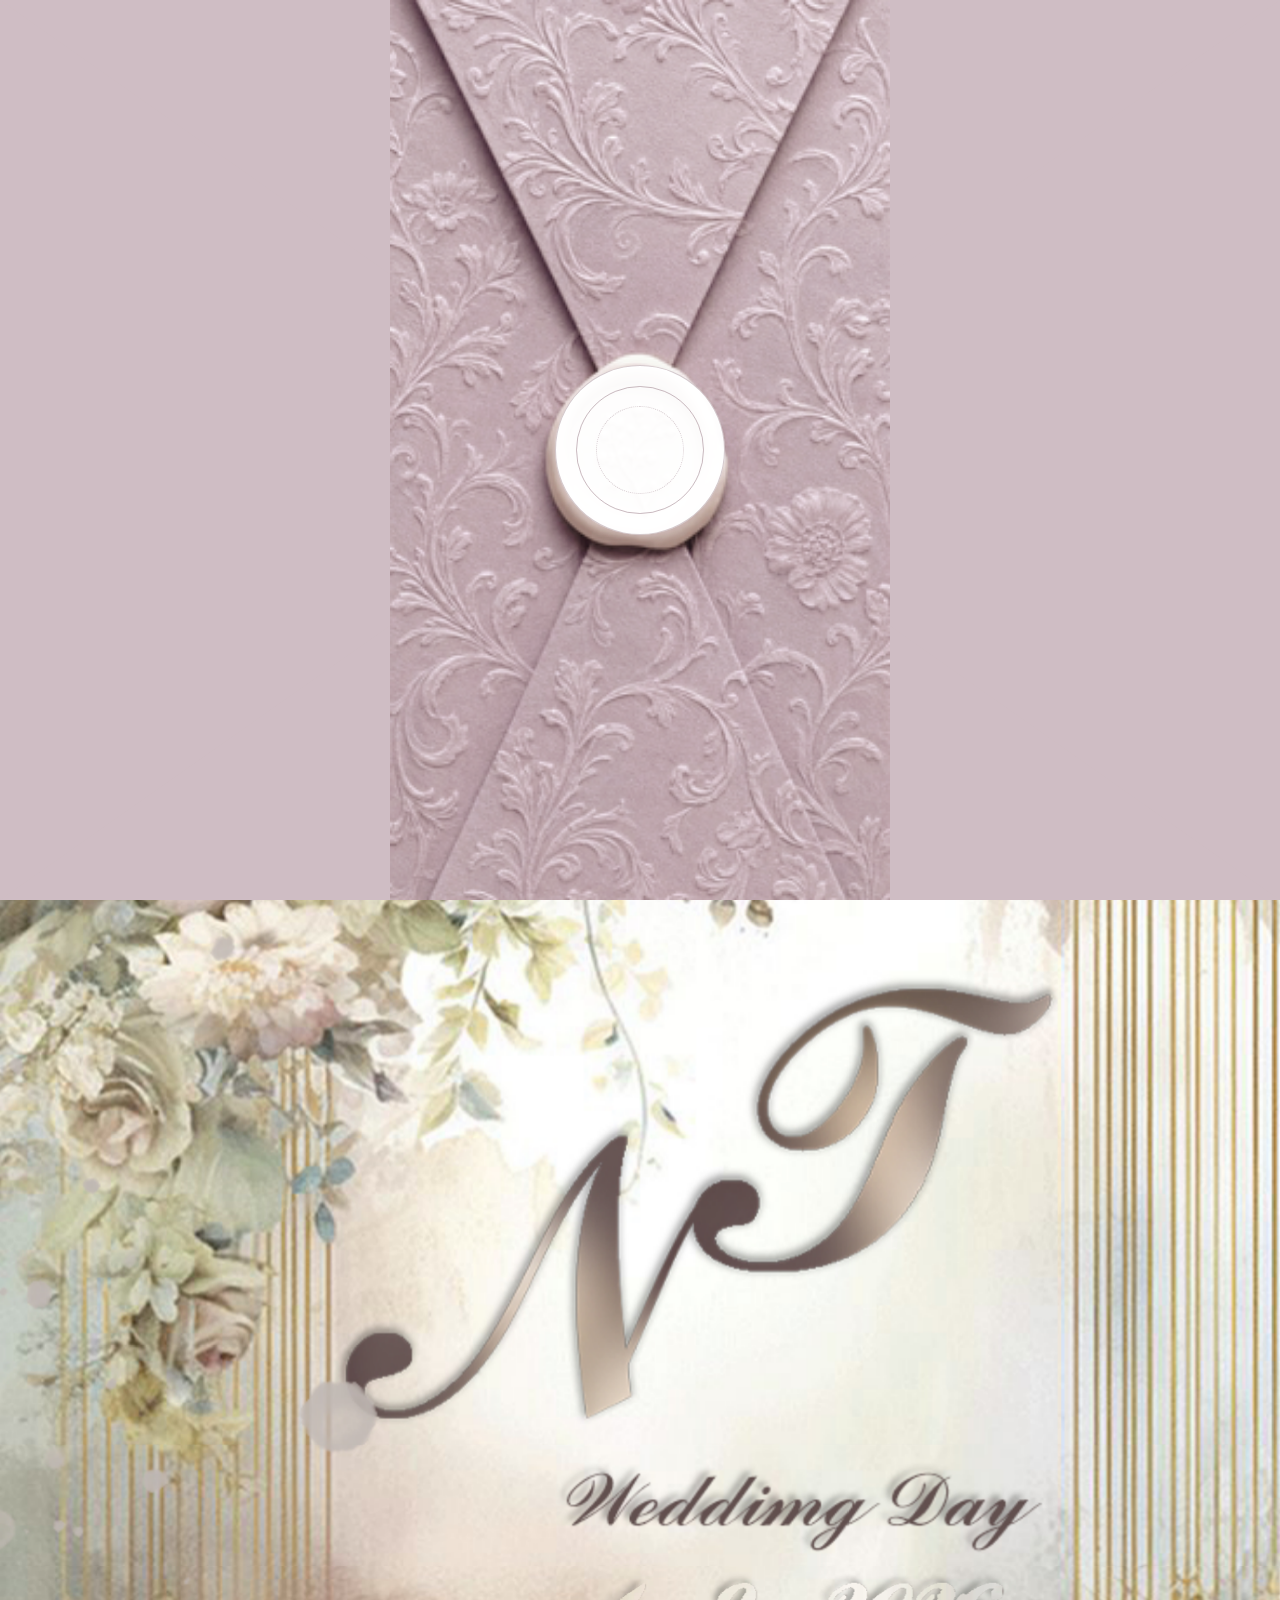
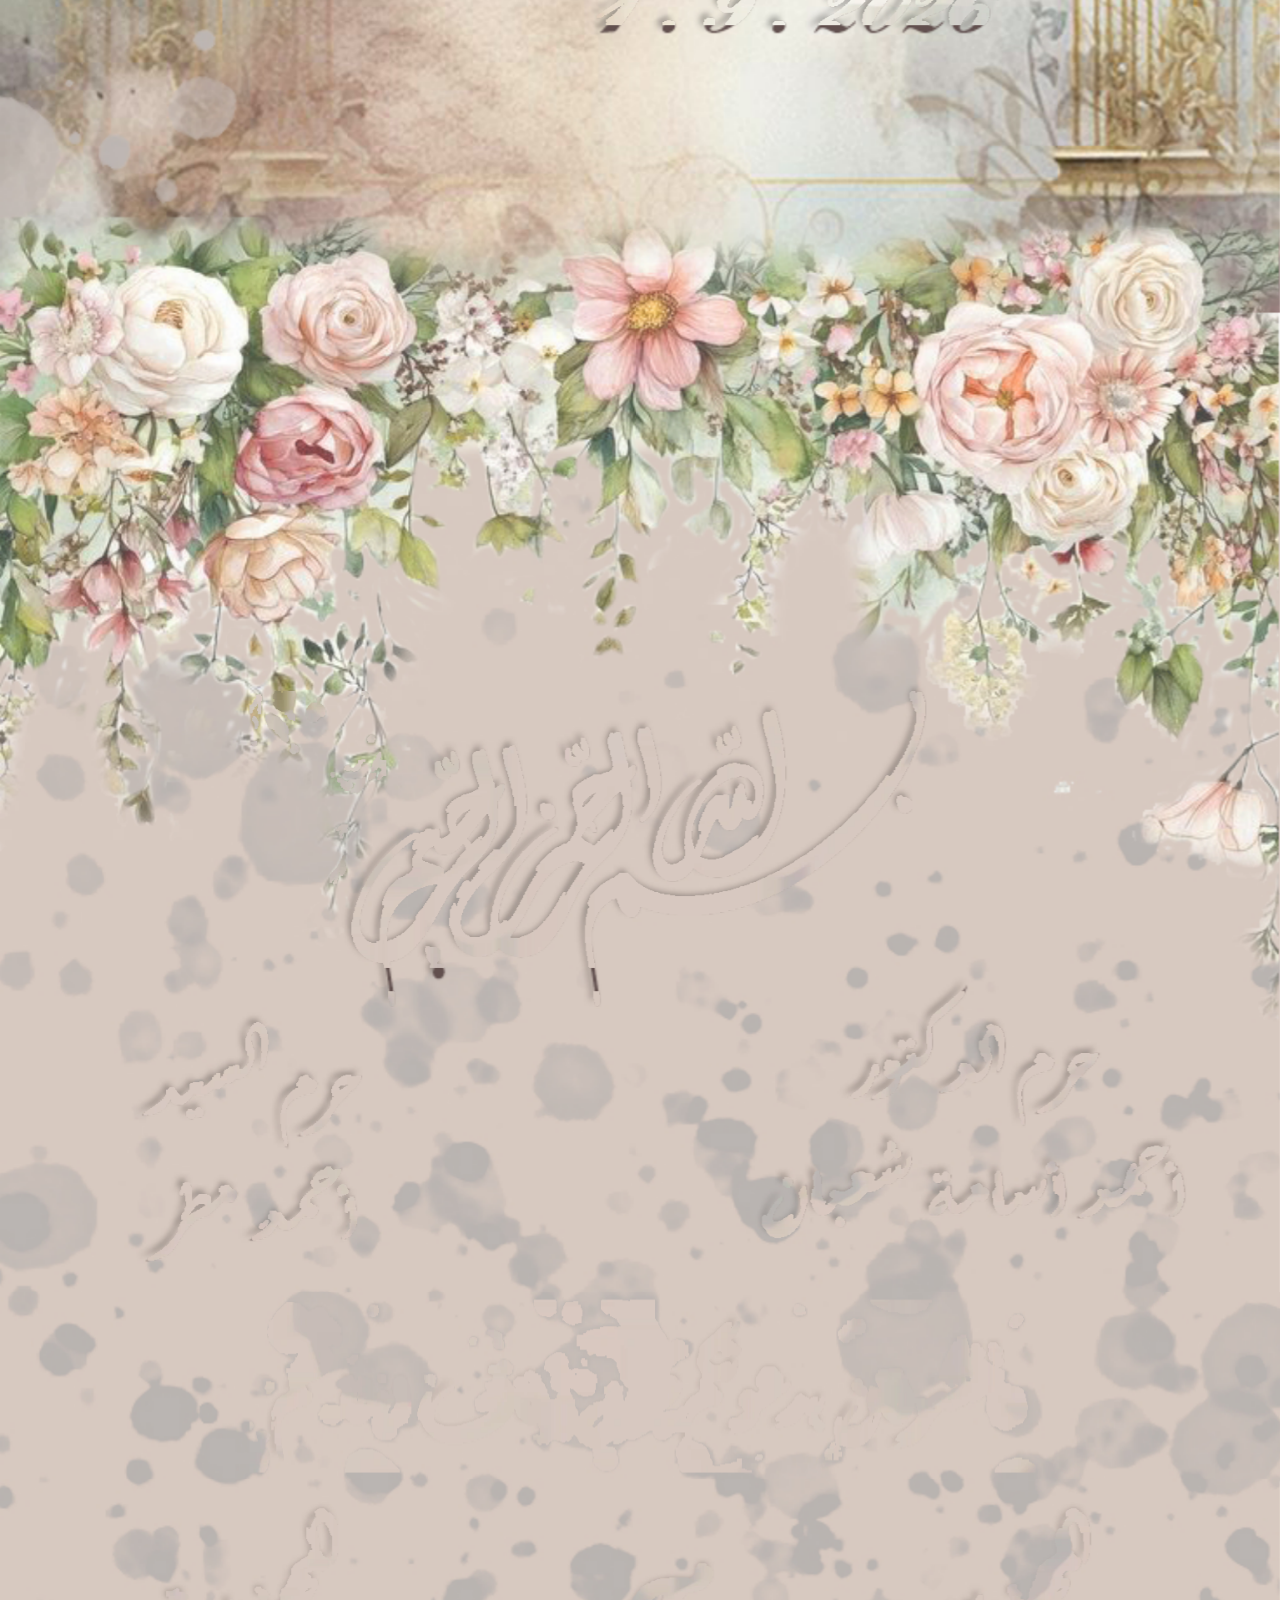
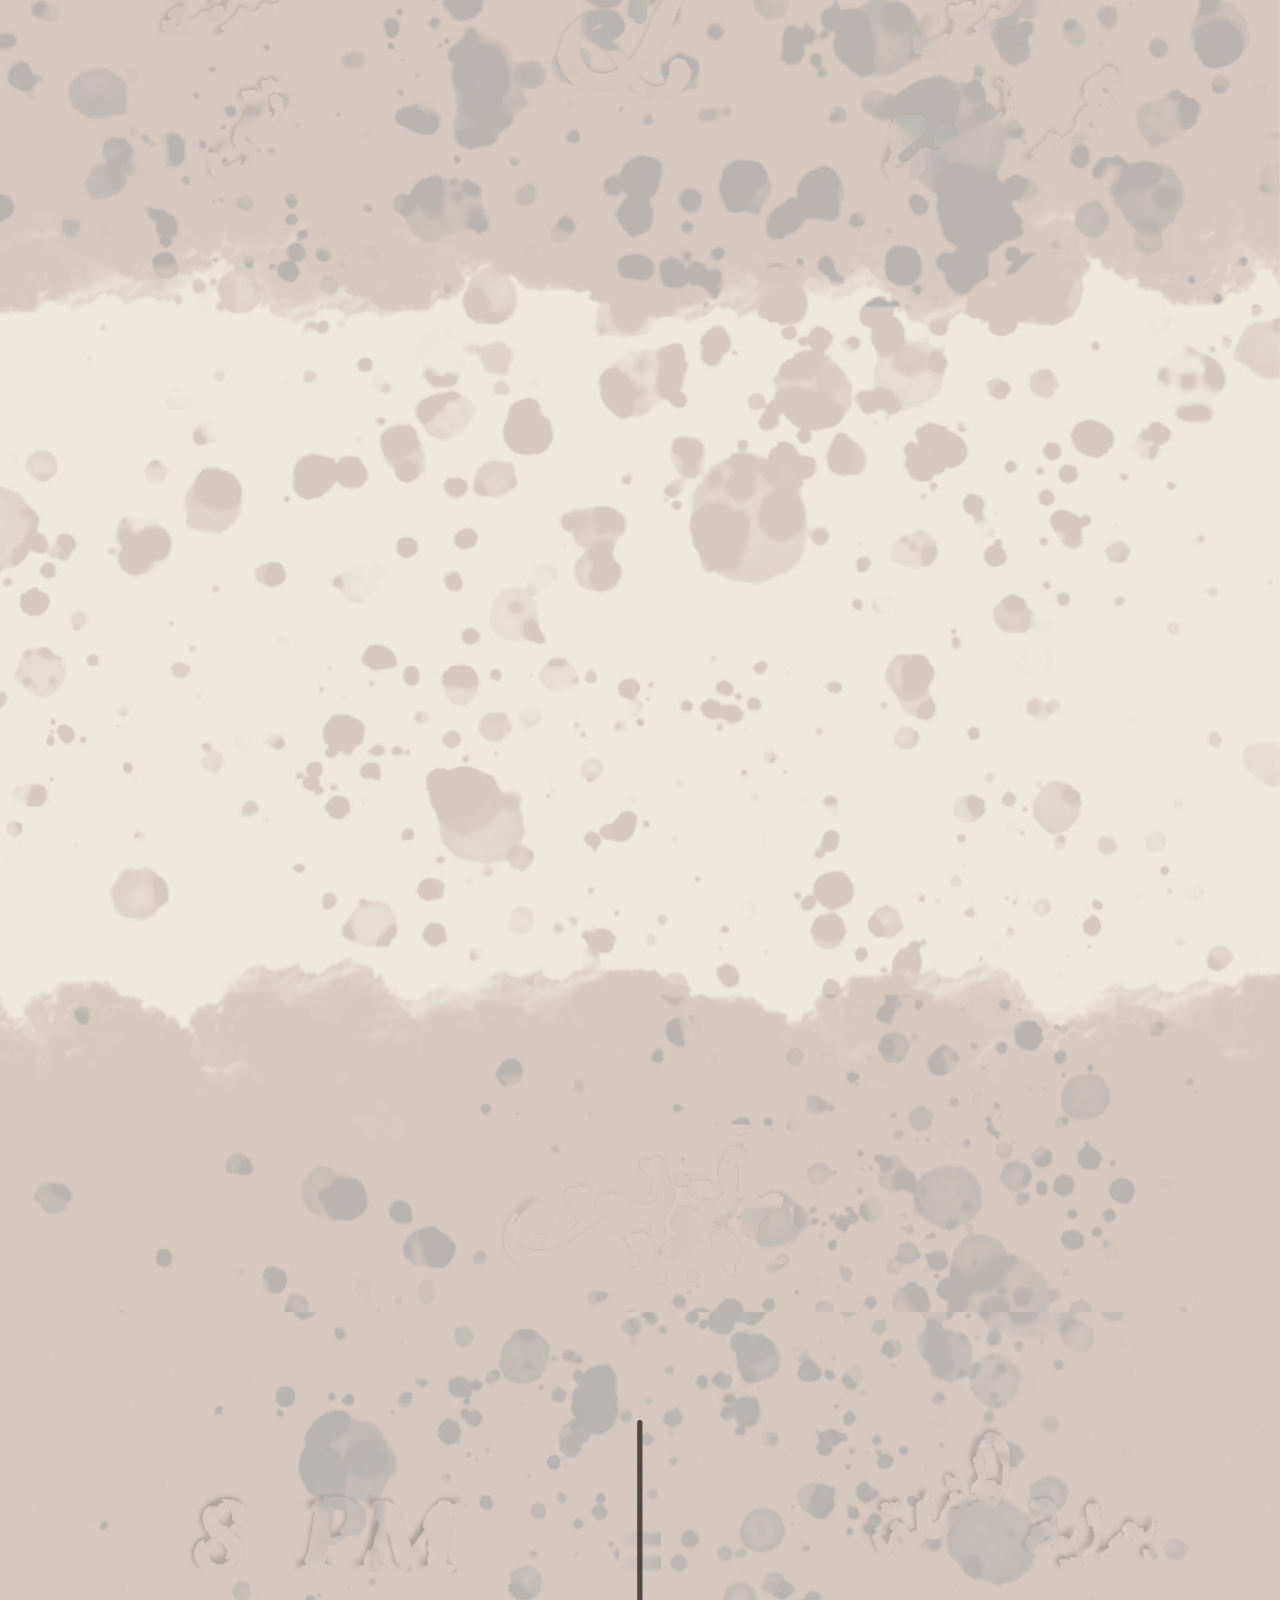
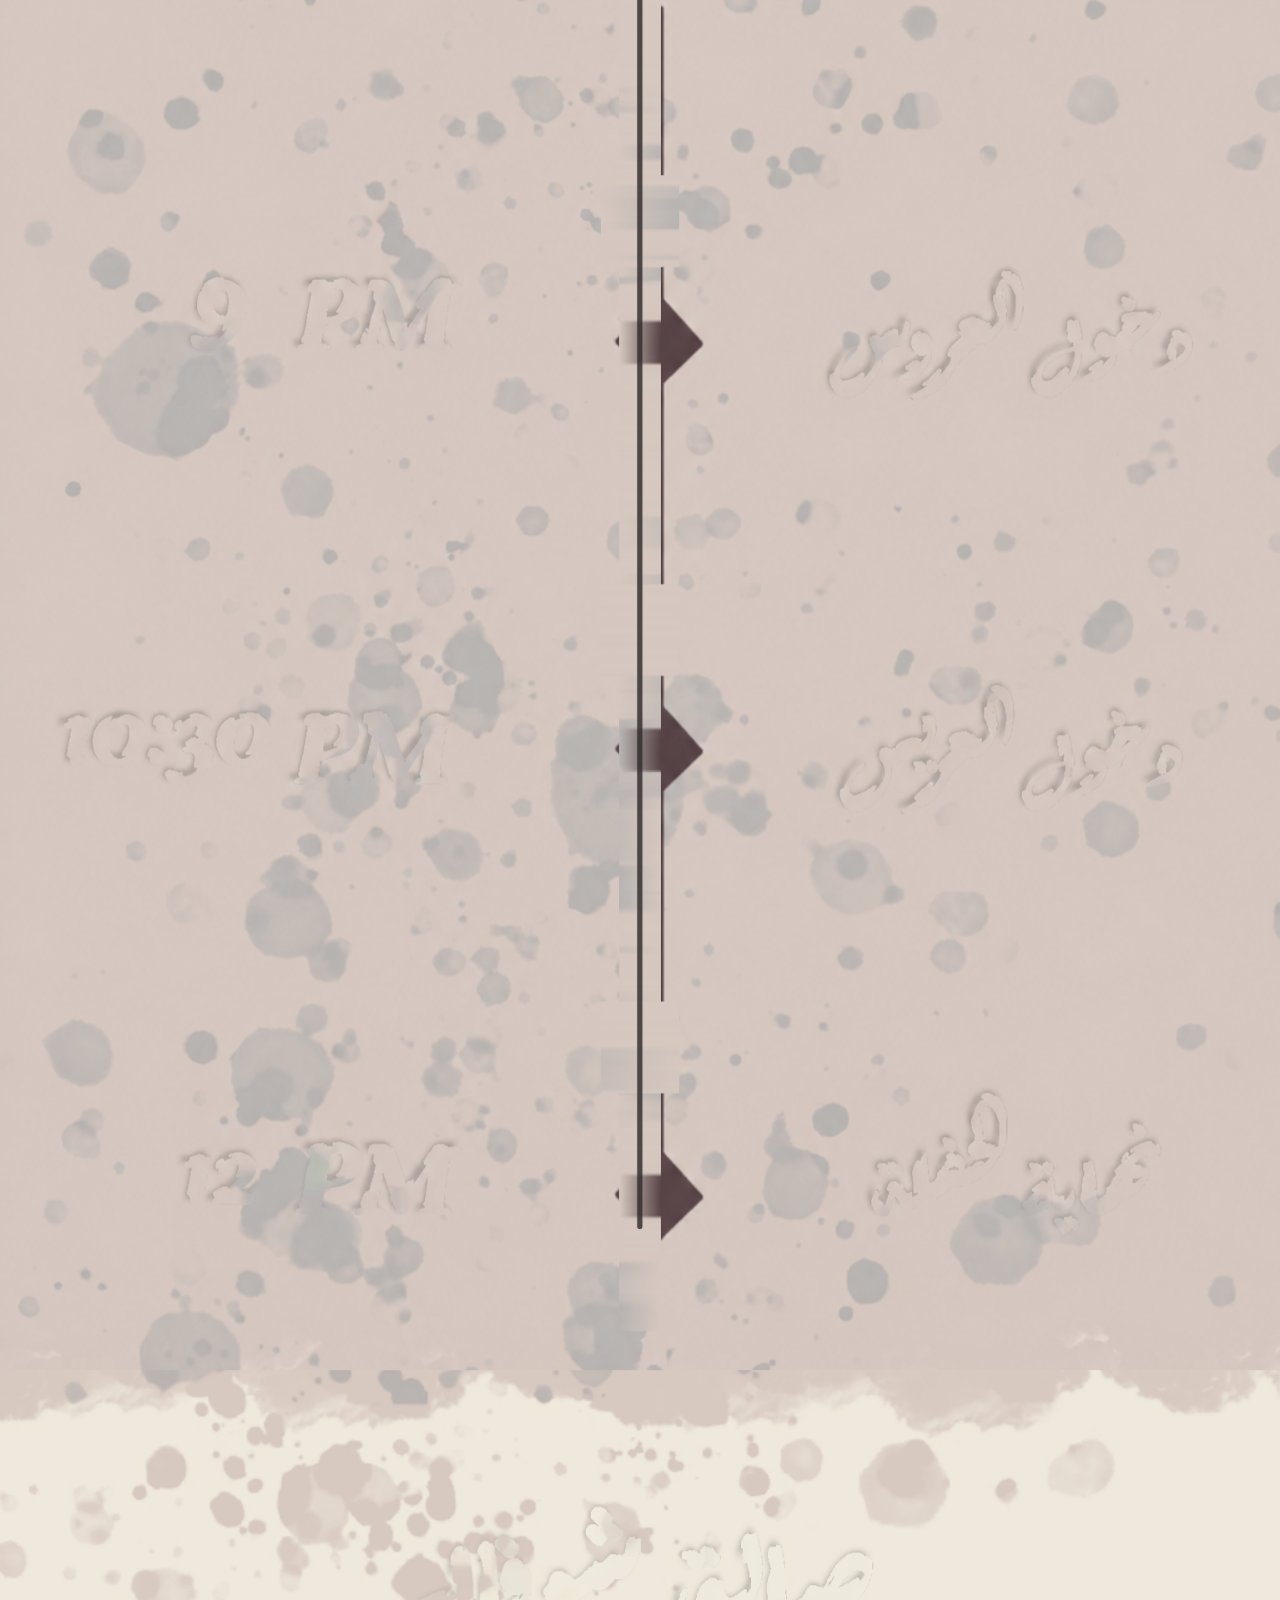
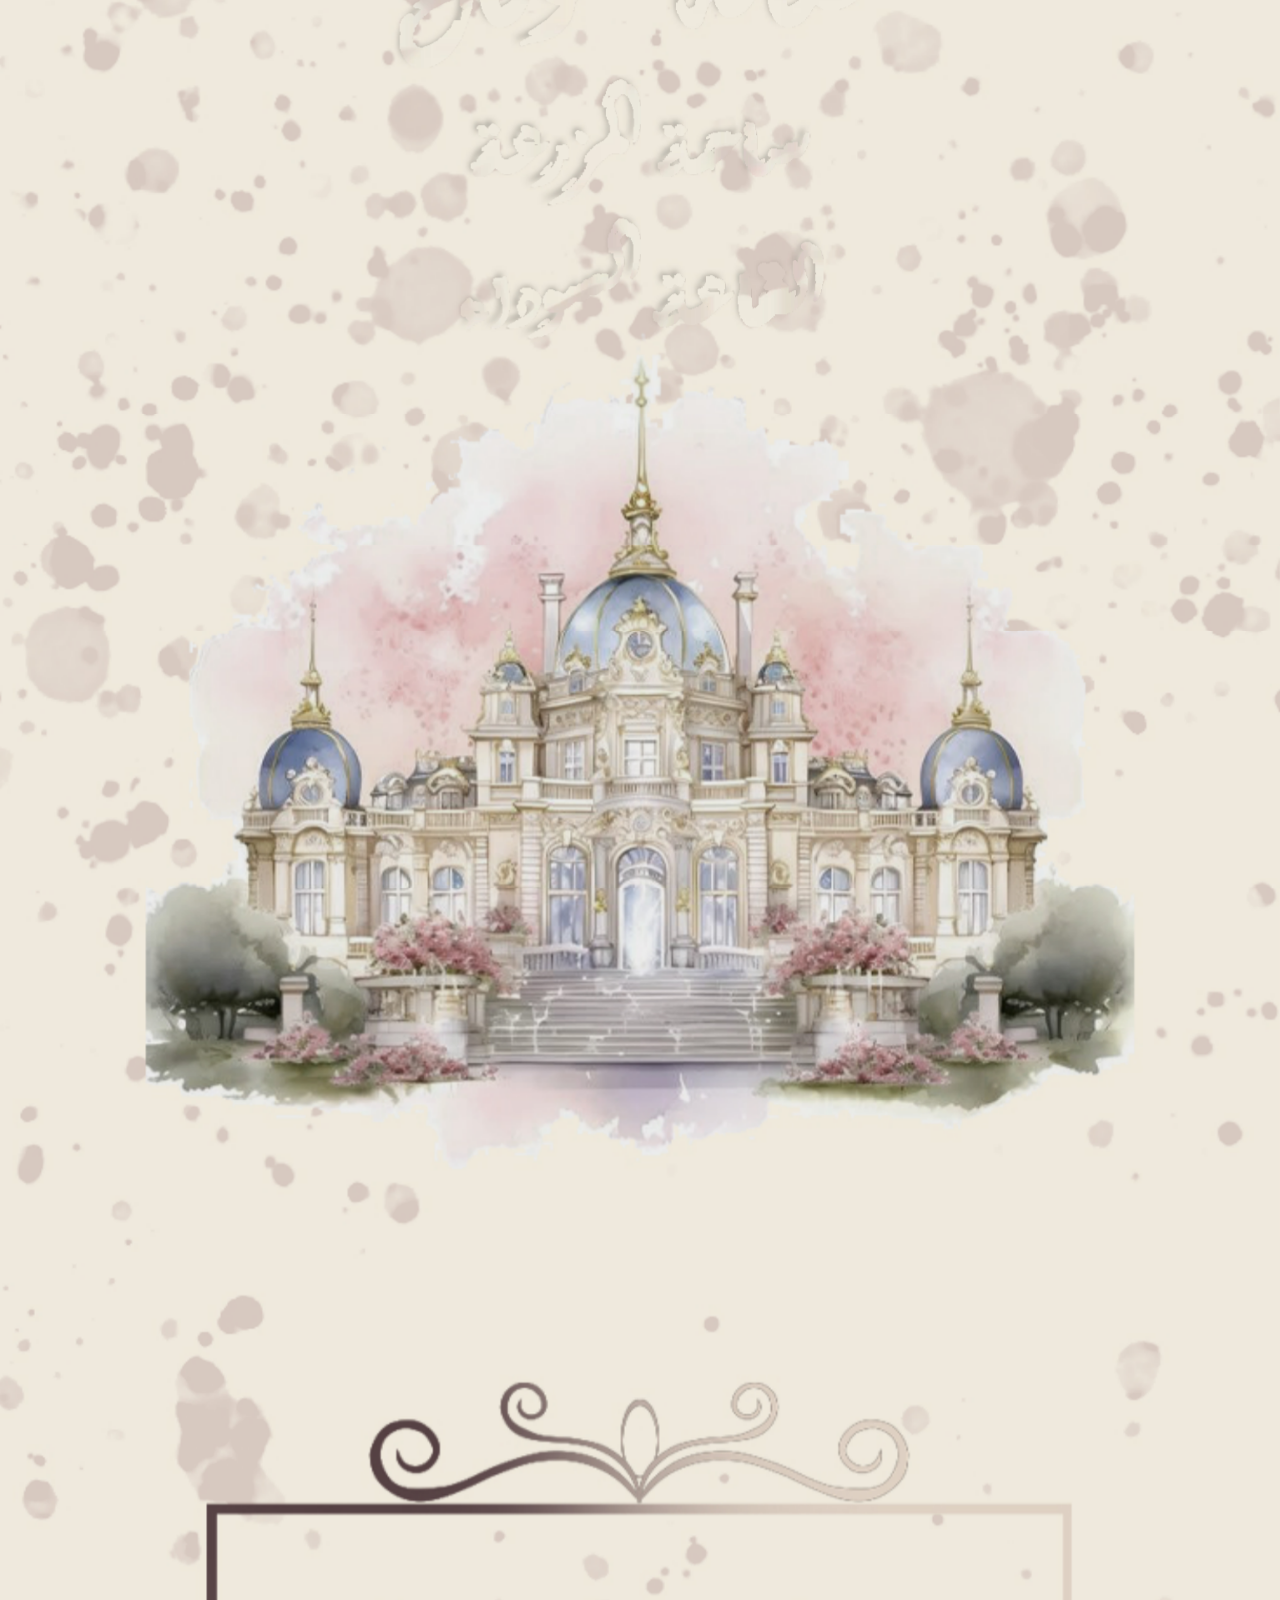
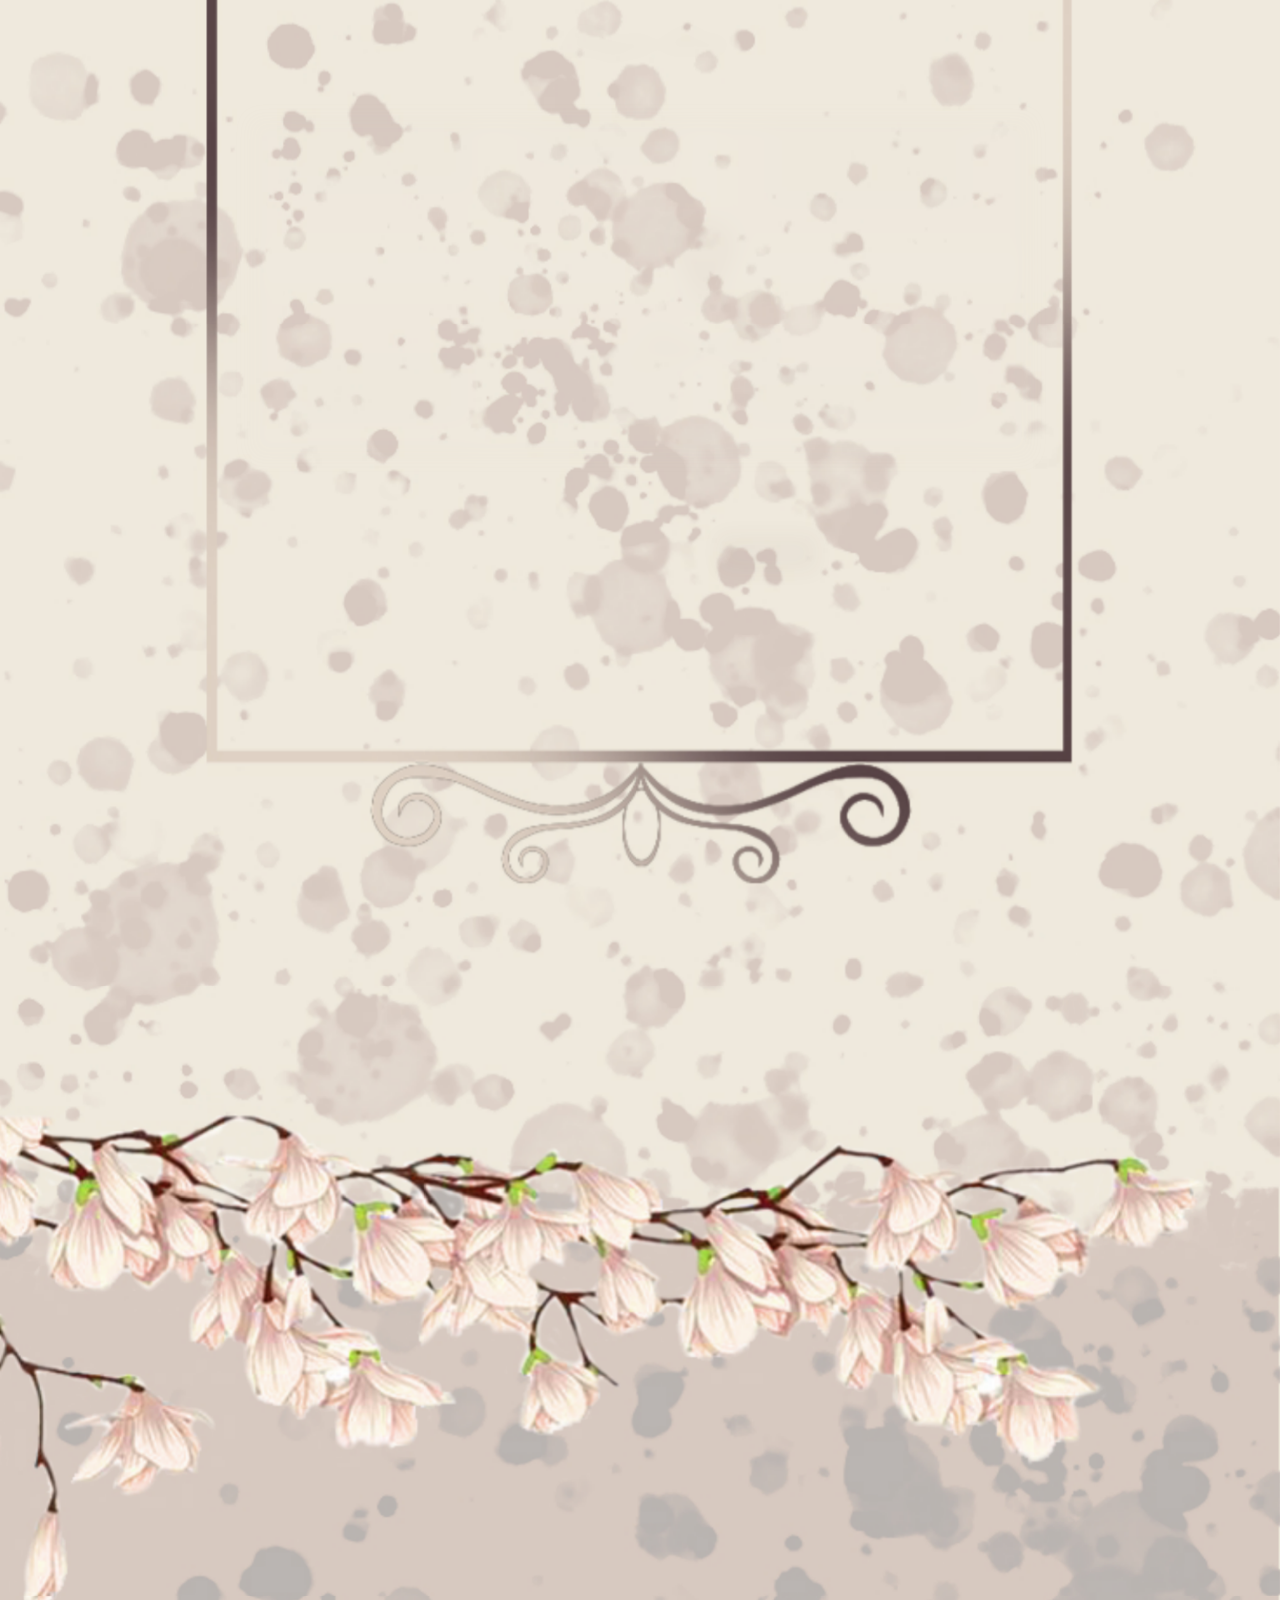
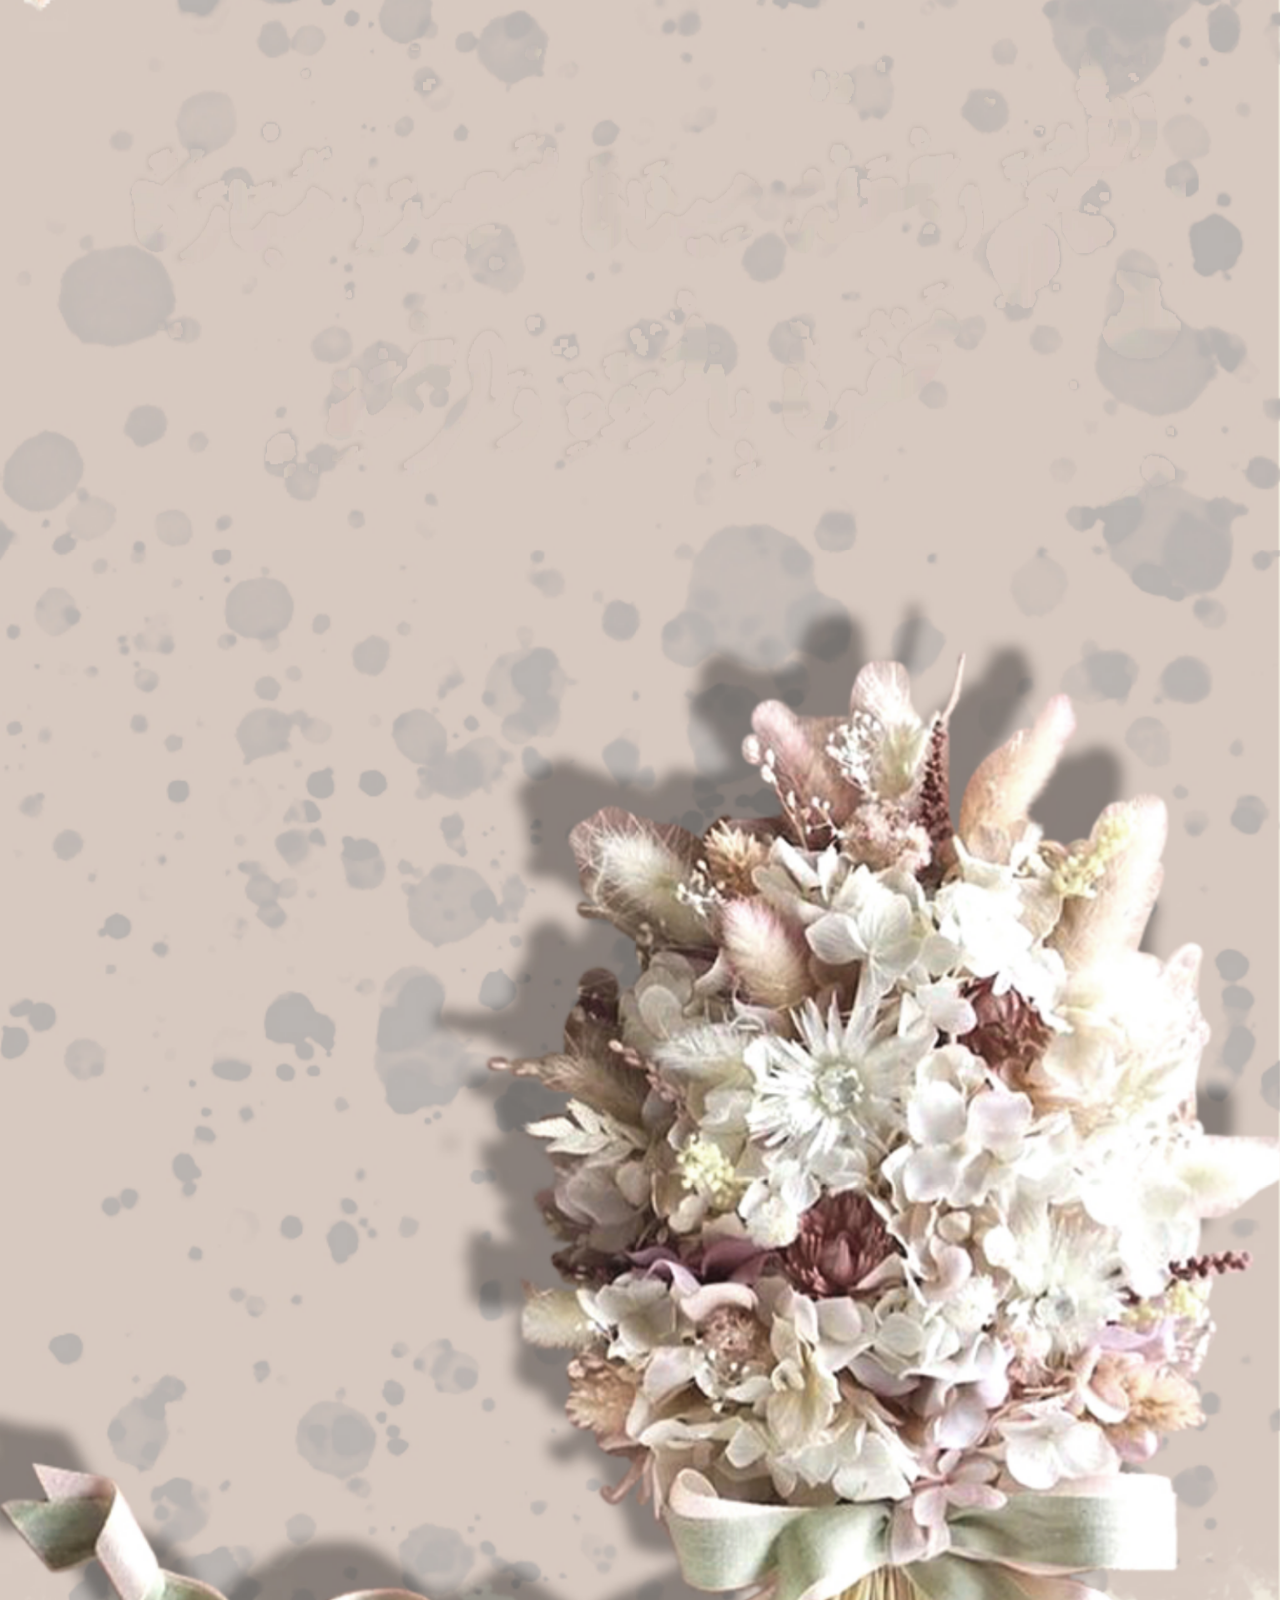
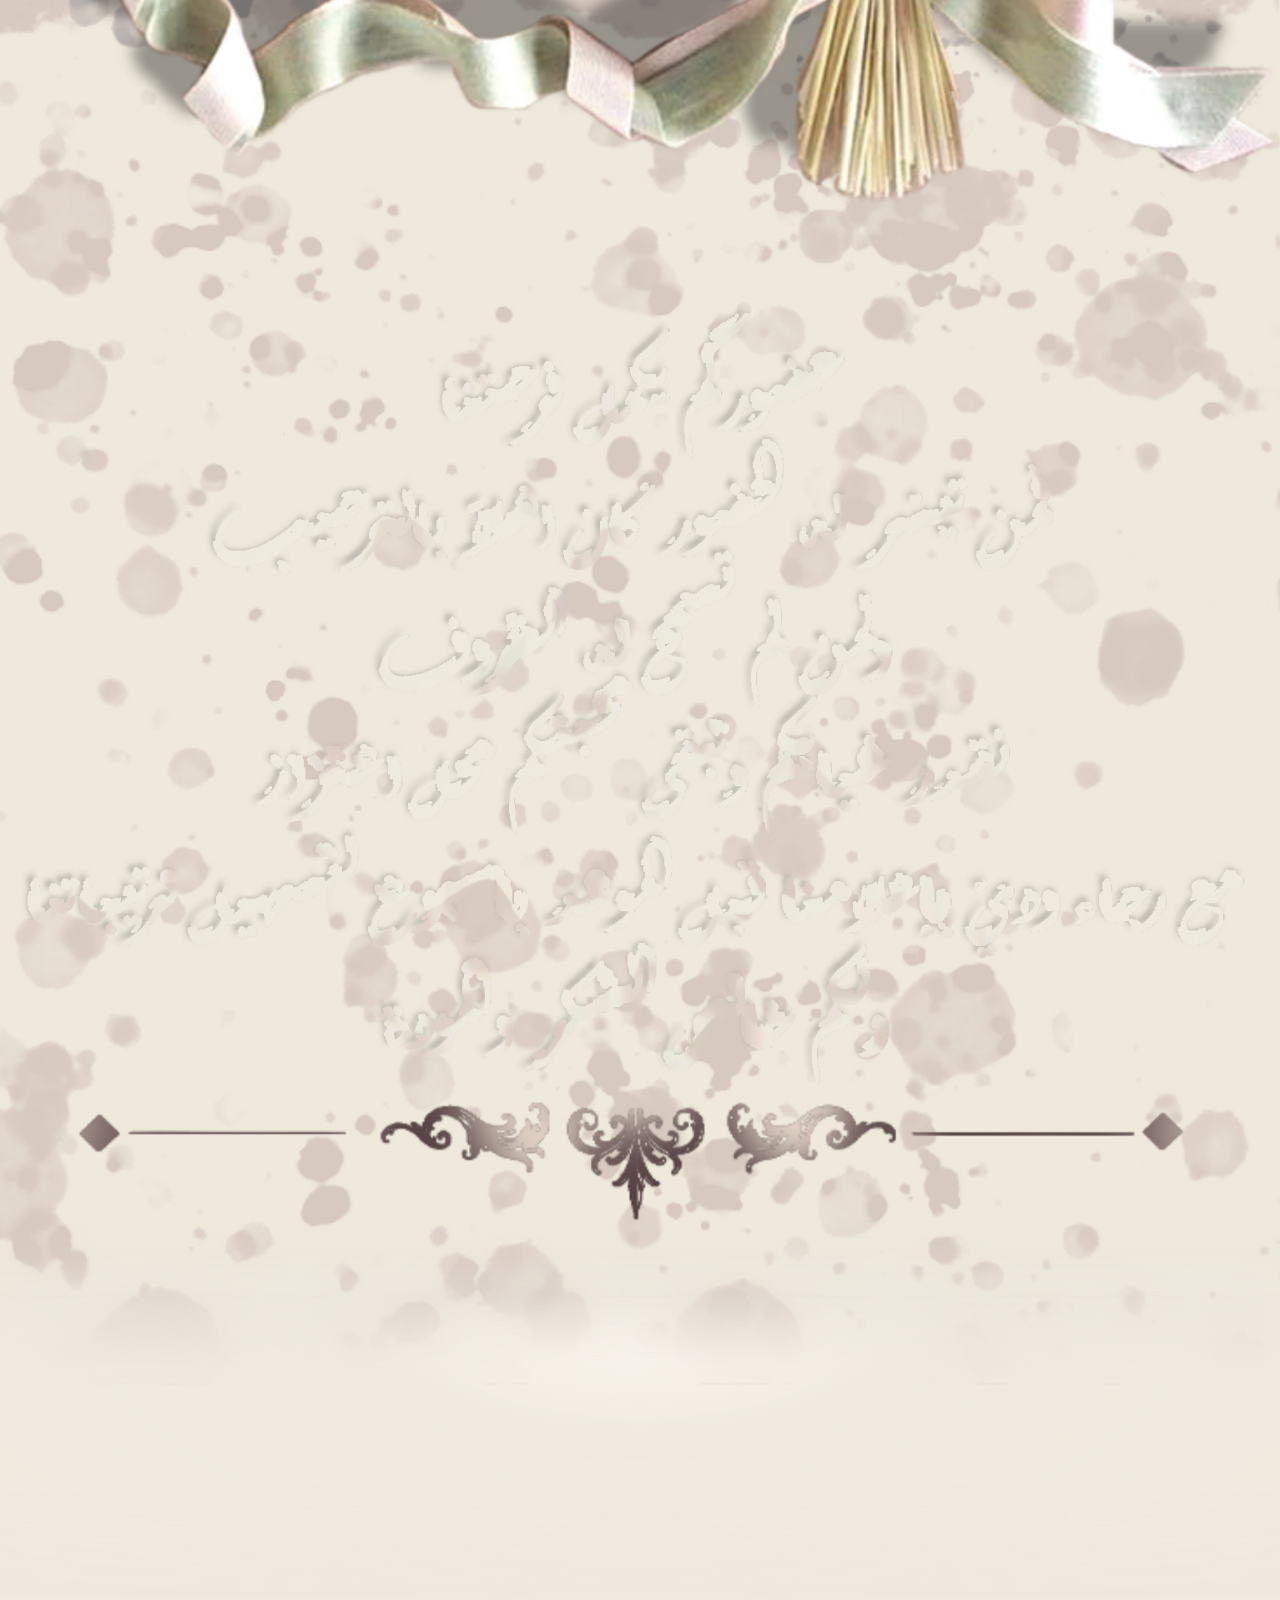
==== index.html @ 02089896 "first commit" ====
<!doctype html>
<html lang="ar" dir="rtl">
  <head>
    <meta charset="UTF-8" />
    <meta name="viewport" content="width=device-width, initial-scale=1" />
    <meta name="theme-color" content="#b5c2bb" />
    <title>دعوة زفاف محمد نصوح وتقى</title>
    <meta
      name="description"
      content="دعوة زفاف محمد نصوح وتقى — 1.9.2026 في صالة شوفال، ساحة المزرعة."
    />
    <meta property="og:title" content="دعوة زفاف محمد نصوح وتقى" />
    <meta
      property="og:description"
      content="يسعدنا حضوركم يوم 1.9.2026 الساعة 8 مساءً في صالة شوفال."
    />
    <meta property="og:type" content="website" />
    <meta name="twitter:card" content="summary_large_image" />
    <link rel="preload" as="image" href="./assets/img/b0.webp" />
    <link rel="preload" as="image" href="./assets/img/b1.webp" />
    <link rel="preload" as="image" href="./assets/img/b2.webp" />
    <link rel="preload" as="image" href="./assets/img/rose.png" />
    <script type="module" crossorigin src="./assets/index-CTr0sMqv.js"></script>
    <link rel="stylesheet" crossorigin href="./assets/index-mOQ4XaZe.css">
  </head>
  <body>
    <div id="root"></div>
  </body>
</html>
---- assets/index-mOQ4XaZe.css ----
/*! tailwindcss v4.3.3 | MIT License | https://tailwindcss.com */
@layer properties{@supports (((-webkit-hyphens:none)) and (not (margin-trim:inline))) or ((-moz-orient:inline) and (not (color:rgb(from red r g b)))){*,:before,:after,::backdrop{--tw-translate-x:0;--tw-translate-y:0;--tw-translate-z:0;--tw-rotate-x:initial;--tw-rotate-y:initial;--tw-rotate-z:initial;--tw-skew-x:initial;--tw-skew-y:initial;--tw-border-style:solid;--tw-leading:initial;--tw-tracking:initial;--tw-ordinal:initial;--tw-slashed-zero:initial;--tw-numeric-figure:initial;--tw-numeric-spacing:initial;--tw-numeric-fraction:initial;--tw-blur:initial;--tw-brightness:initial;--tw-contrast:initial;--tw-grayscale:initial;--tw-hue-rotate:initial;--tw-invert:initial;--tw-opacity:initial;--tw-saturate:initial;--tw-sepia:initial;--tw-drop-shadow:initial;--tw-drop-shadow-color:initial;--tw-drop-shadow-alpha:100%;--tw-drop-shadow-size:initial;--tw-duration:initial}}}@layer theme{:root,:host{--font-sans:-apple-system, BlinkMacSystemFont, "Segoe UI", Roboto, "Helvetica Neue", "Noto Sans", Arial, sans-serif, "Apple Color Emoji", "Segoe UI Emoji", "Segoe UI Symbol", "Noto Color Emoji";--font-mono:ui-monospace, SFMono-Regular, Menlo, Monaco, Consolas, "Liberation Mono", "Courier New", monospace;--leading-tight:1.25;--leading-relaxed:1.625;--default-transition-duration:.15s;--default-transition-timing-function:cubic-bezier(.4, 0, .2, 1);--default-font-family:var(--font-sans);--default-mono-font-family:var(--font-mono)}}@layer base{*,:after,:before,::backdrop{box-sizing:border-box;border:0 solid;margin:0;padding:0}::file-selector-button{box-sizing:border-box;border:0 solid;margin:0;padding:0}html,:host{-webkit-text-size-adjust:100%;tab-size:4;line-height:1.5;font-family:var(--default-font-family,-apple-system, BlinkMacSystemFont, "Segoe UI", Roboto, "Helvetica Neue", "Noto Sans", Arial, sans-serif, "Apple Color Emoji", "Segoe UI Emoji", "Segoe UI Symbol", "Noto Color Emoji");font-feature-settings:var(--default-font-feature-settings,normal);font-variation-settings:var(--default-font-variation-settings,normal);-webkit-tap-highlight-color:transparent}hr{height:0;color:inherit;border-top-width:1px}abbr:where([title]){-webkit-text-decoration:underline dotted;text-decoration:underline dotted}h1,h2,h3,h4,h5,h6{font-size:inherit;font-weight:inherit}a{color:inherit;-webkit-text-decoration:inherit;-webkit-text-decoration:inherit;-webkit-text-decoration:inherit;-webkit-text-decoration:inherit;text-decoration:inherit}b,strong{font-weight:bolder}code,kbd,samp,pre{font-family:var(--default-mono-font-family,ui-monospace, SFMono-Regular, Menlo, Monaco, Consolas, "Liberation Mono", "Courier New", monospace);font-feature-settings:var(--default-mono-font-feature-settings,normal);font-variation-settings:var(--default-mono-font-variation-settings,normal);font-size:1em}small{font-size:80%}sub,sup{vertical-align:baseline;font-size:75%;line-height:0;position:relative}sub{bottom:-.25em}sup{top:-.5em}table{text-indent:0;border-color:inherit;border-collapse:collapse}:-moz-focusring:where(:not(iframe)){outline:auto}progress{vertical-align:baseline}summary{display:list-item}ol,ul,menu{list-style:none}img,svg,video,canvas,audio,iframe,embed,object{vertical-align:middle;display:block}img,video{max-width:100%;height:auto}button,input,select,optgroup,textarea{font:inherit;font-feature-settings:inherit;font-variation-settings:inherit;letter-spacing:inherit;color:inherit;opacity:1;background-color:#0000;border-radius:0}::file-selector-button{font:inherit;font-feature-settings:inherit;font-variation-settings:inherit;letter-spacing:inherit;color:inherit;opacity:1;background-color:#0000;border-radius:0}:where(select:is([multiple],[size])) optgroup{font-weight:bolder}:where(select:is([multiple],[size])) optgroup option{padding-inline-start:20px}::file-selector-button{margin-inline-end:4px}::placeholder{opacity:1}@supports (not ((-webkit-appearance:-apple-pay-button))) or (contain-intrinsic-size:1px){::placeholder{color:currentColor}@supports (color:color-mix(in lab, red, red)){::placeholder{color:color-mix(in oklab, currentcolor 50%, transparent)}}}textarea{resize:vertical}::-webkit-search-decoration{-webkit-appearance:none}::-webkit-date-and-time-value{min-height:1lh;text-align:inherit}::-webkit-datetime-edit{display:inline-flex}::-webkit-datetime-edit-fields-wrapper{padding:0}::-webkit-datetime-edit{padding-block:0}::-webkit-datetime-edit-year-field{padding-block:0}::-webkit-datetime-edit-month-field{padding-block:0}::-webkit-datetime-edit-day-field{padding-block:0}::-webkit-datetime-edit-hour-field{padding-block:0}::-webkit-datetime-edit-minute-field{padding-block:0}::-webkit-datetime-edit-second-field{padding-block:0}::-webkit-datetime-edit-millisecond-field{padding-block:0}::-webkit-datetime-edit-meridiem-field{padding-block:0}::-webkit-calendar-picker-indicator{line-height:1}:-moz-ui-invalid{box-shadow:none}button,input:where([type=button],[type=reset],[type=submit]){appearance:button}::file-selector-button{appearance:button}::-webkit-inner-spin-button{height:auto}::-webkit-outer-spin-button{height:auto}[hidden]:where(:not([hidden=until-found])){display:none!important}}@layer components;@layer utilities{.pointer-events-auto{pointer-events:auto}.pointer-events-none{pointer-events:none}.sr-only{clip-path:inset(50%);white-space:nowrap;border-width:0;width:1px;height:1px;margin:-1px;padding:0;position:absolute;overflow:hidden}.absolute{position:absolute}.fixed{position:fixed}.relative{position:relative}.inset-0{inset:0}.inset-x-0{inset-inline:0}.top-0{top:0}.bottom-0{bottom:0}.left-1\/2{left:50%}.z-10{z-index:10}.z-40{z-index:40}.mx-auto{margin-inline:auto}.-mt-\[10vh\]{margin-top:-10vh}.mt-\[0\.5em\]{margin-top:.5em}.mt-\[0\.7em\]{margin-top:.7em}.mt-\[0\.9em\]{margin-top:.9em}.mt-\[0\.45em\]{margin-top:.45em}.mt-\[2\%\]{margin-top:2%}.mt-\[3\%\]{margin-top:3%}.mt-\[4\%\]{margin-top:4%}.mt-\[6\%\]{margin-top:6%}.mb-\[6\%\]{margin-bottom:6%}.block{display:block}.flex{display:flex}.hidden{display:none}.inline-block{display:inline-block}.h-\[18vh\]{height:18vh}.h-\[34vh\]{height:34vh}.h-full{height:100%}.h-px{height:1px}.min-h-screen{min-height:100vh}.w-\[30\%\]{width:30%}.w-\[34\%\]{width:34%}.w-\[92\%\]{width:92%}.w-full{width:100%}.max-w-\[1534px\]{max-width:1534px}.min-w-0{min-width:0}.flex-1{flex:1}.-translate-x-1\/2{--tw-translate-x:calc(calc(1 / 2 * 100%) * -1);translate:var(--tw-translate-x) var(--tw-translate-y)}.transform{transform:var(--tw-rotate-x,) var(--tw-rotate-y,) var(--tw-rotate-z,) var(--tw-skew-x,) var(--tw-skew-y,)}.cursor-pointer{cursor:pointer}.resize{resize:both}.flex-col{flex-direction:column}.flex-wrap{flex-wrap:wrap}.items-center{align-items:center}.items-start{align-items:flex-start}.justify-between{justify-content:space-between}.justify-center{justify-content:center}.overflow-hidden{overflow:hidden}.rounded-full{border-radius:2147483647px}.border{border-style:var(--tw-border-style);border-width:1px}.border-y{border-block-style:var(--tw-border-style);border-block-width:1px}.border-\[\#8a6a63\]\/20{border-color:oklab(55.4147% .0359753 .0229558/.2)}.bg-\[\#8a6a63\]{background-color:#8a6a63}.bg-\[\#efe9df\]{background-color:#efe9df}.bg-\[\#efeade\]{background-color:#efeade}.bg-transparent{background-color:#0000}.px-\[2\%\]{padding-inline:2%}.px-\[5\%\]{padding-inline:5%}.pb-\[78vh\]{padding-bottom:78vh}.text-center{text-align:center}.align-top{vertical-align:top}.leading-none{--tw-leading:1;line-height:1}.leading-relaxed{--tw-leading:var(--leading-relaxed);line-height:var(--leading-relaxed)}.leading-tight{--tw-leading:var(--leading-tight);line-height:var(--leading-tight)}.tracking-\[0\.1em\]{--tw-tracking:.1em;letter-spacing:.1em}.tracking-\[0\.2em\]{--tw-tracking:.2em;letter-spacing:.2em}.tracking-\[0\.22em\]{--tw-tracking:.22em;letter-spacing:.22em}.tracking-\[0\.24em\]{--tw-tracking:.24em;letter-spacing:.24em}.whitespace-nowrap{white-space:nowrap}.text-\[\#5a3c37\]{color:#5a3c37}.tabular-nums{--tw-numeric-spacing:tabular-nums;font-variant-numeric:var(--tw-ordinal,) var(--tw-slashed-zero,) var(--tw-numeric-figure,) var(--tw-numeric-spacing,) var(--tw-numeric-fraction,)}.no-underline{text-decoration-line:none}.opacity-30{opacity:.3}.opacity-70{opacity:.7}.opacity-75{opacity:.75}.filter{filter:var(--tw-blur,) var(--tw-brightness,) var(--tw-contrast,) var(--tw-grayscale,) var(--tw-hue-rotate,) var(--tw-invert,) var(--tw-saturate,) var(--tw-sepia,) var(--tw-drop-shadow,)}.transition{transition-property:color,background-color,border-color,outline-color,text-decoration-color,fill,stroke,--tw-gradient-from,--tw-gradient-via,--tw-gradient-to,opacity,box-shadow,transform,translate,scale,rotate,filter,-webkit-backdrop-filter,backdrop-filter,display,content-visibility,overlay,pointer-events;transition-timing-function:var(--tw-ease,var(--default-transition-timing-function));transition-duration:var(--tw-duration,var(--default-transition-duration))}.transition-opacity{transition-property:opacity;transition-timing-function:var(--tw-ease,var(--default-transition-timing-function));transition-duration:var(--tw-duration,var(--default-transition-duration))}.duration-200{--tw-duration:.2s;transition-duration:.2s}.duration-300{--tw-duration:.3s;transition-duration:.3s}.duration-500{--tw-duration:.5s;transition-duration:.5s}.will-change-\[filter\]{will-change:filter}.select-none{-webkit-user-select:none;user-select:none}@media (hover:hover){.hover\:opacity-70:hover{opacity:.7}}}@font-face{font-family:Mirza;src:url(../fonts/mirza.woff2)format("woff2");font-weight:700;font-display:block}@font-face{font-family:Mirza;src:url(../fonts/mirza-latin.woff2)format("woff2");font-weight:700;unicode-range:U+??,U+2000-206F;font-display:block}@font-face{font-family:AmiriNum;src:url(../fonts/amiri-latin.woff2)format("woff2");font-weight:700;font-display:block}html{scroll-behavior:smooth;background-color:#b5c2bb}body{-webkit-font-smoothing:antialiased;background-color:#b5c2bb;margin:0;overflow-x:hidden}@media (prefers-reduced-motion:reduce){html{scroll-behavior:auto}}.intro-envelope{z-index:100;isolation:isolate;background-color:#cdbac1;background-position:50%;background-repeat:no-repeat;background-size:contain;place-items:center;transition:opacity .9s cubic-bezier(.23,1,.32,1),visibility .9s;display:grid;position:fixed;inset:0;overflow:hidden}.intro-envelope.is-opening{pointer-events:none;opacity:0;visibility:hidden;transition-delay:1.55s}.intro-envelope__top-lift{z-index:4;pointer-events:none;will-change:transform;transition:transform 1.85s cubic-bezier(.77,0,.175,1);position:absolute;inset:0}.intro-envelope.is-opening .intro-envelope__top-lift{transform:translateY(-72vh)}.intro-envelope__veil{z-index:-1;background:0 0;position:absolute;inset:0}.intro-envelope__flap{z-index:2;box-shadow:none;-webkit-backdrop-filter:brightness(1.04)saturate(.92);will-change:transform, opacity;background:#ffffff0e;transition:transform 1.5s cubic-bezier(.77,0,.175,1),opacity .9s;position:absolute}.intro-envelope__flap--top{clip-path:polygon(0 0,100% 0,50% 100%);transform-origin:50% 100%;inset:0 0 50%}.intro-envelope__flap--bottom{clip-path:polygon(0 100%,100% 100%,50% 0);transform-origin:50% 0;inset:50% 0 0}.intro-envelope__flap--left{clip-path:polygon(0 0,100% 50%,0 100%);transform-origin:100%;inset:0 50% 0 0}.intro-envelope__flap--right{clip-path:polygon(100% 0,0 50%,100% 100%);transform-origin:0;inset:0 0 0 50%}.intro-envelope__flap--top{transition-delay:0s}.intro-envelope__flap--left{transition-delay:.12s}.intro-envelope__flap--right{transition-delay:.22s}.intro-envelope__flap--bottom{transition-delay:.34s}.intro-envelope.is-opening .intro-envelope__flap--top{transform:rotateX(72deg)translateY(-12%)}.intro-envelope.is-opening .intro-envelope__flap--bottom{transform:rotateX(-62deg)translateY(16%)}.intro-envelope.is-opening .intro-envelope__flap--left{transform:rotateY(-72deg)translate(-16%)}.intro-envelope.is-opening .intro-envelope__flap--right{transform:rotateY(72deg)translate(16%)}.intro-envelope__paper{z-index:3;opacity:0;transform-origin:50% 85%;background:linear-gradient(145deg,#fffdf8,#f0e7df);border:1px solid #85656f42;width:min(72vw,390px);height:min(72vh,560px);transition:opacity .65s .36s,transform 1.5s cubic-bezier(.23,1,.32,1) .22s;position:absolute;transform:translateY(42%)rotate(-3deg)scale(.18);box-shadow:0 22px 42px #3f283138}.intro-envelope.is-opening .intro-envelope__paper{opacity:1;transition-delay:.52s;transform:translateY(-4%)rotate(0)scale(1.08)}.intro-envelope__paper-line{background:#7a556038;height:1px;position:absolute;inset:13% 15% auto}.intro-envelope__paper-mark{color:#64404cb3;text-align:center;font-family:Mirza,serif;font-size:clamp(24px,6vw,42px);position:absolute;inset:18% 0 auto}.intro-envelope__button{z-index:5;color:#654552;cursor:pointer;pointer-events:auto;background:#fffffff7;border:1px solid #7b586352;border-radius:50%;place-items:center;width:clamp(112px,16vw,170px);height:clamp(112px,16vw,170px);font-family:Mirza,serif;font-size:0;transition:transform .18s,box-shadow .18s,opacity .18s;display:grid;position:absolute;top:50%;left:50%;overflow:visible;transform:translate(-50%,-50%);box-shadow:0 10px 24px #361f2929,inset 0 1px #ffffffe6}.intro-envelope__button:before,.intro-envelope__button:after{content:"";pointer-events:none;border:1px solid #7e5b696b;border-radius:50%;position:absolute;inset:12%}.intro-envelope__button:after{opacity:.72;border-style:dotted;inset:24%}.intro-envelope__button span{clip:rect(0 0 0 0);white-space:nowrap;width:1px;height:1px;position:absolute;overflow:hidden}.intro-envelope__button:hover{transform:translate(-50%,calc(-50% - 3px));box-shadow:0 14px 28px #361f2933,inset 0 1px #ffffffe6}.intro-envelope__button:active{transform:translate(-50%,-50%)scale(.97)}.intro-envelope.is-opening .intro-envelope__button{opacity:1;transform:translate(-50%,-50%)}@media (prefers-reduced-motion:reduce){.intro-envelope,.intro-envelope__flap,.intro-envelope__paper,.intro-envelope__button{transition-duration:1ms!important}.intro-envelope.is-opening{transition-delay:0s}}.intro-envelope__music{opacity:.01;pointer-events:none;border:0;width:1px;height:1px;position:absolute}@property --tw-translate-x{syntax:"*";inherits:false;initial-value:0}@property --tw-translate-y{syntax:"*";inherits:false;initial-value:0}@property --tw-translate-z{syntax:"*";inherits:false;initial-value:0}@property --tw-rotate-x{syntax:"*";inherits:false}@property --tw-rotate-y{syntax:"*";inherits:false}@property --tw-rotate-z{syntax:"*";inherits:false}@property --tw-skew-x{syntax:"*";inherits:false}@property --tw-skew-y{syntax:"*";inherits:false}@property --tw-border-style{syntax:"*";inherits:false;initial-value:solid}@property --tw-leading{syntax:"*";inherits:false}@property --tw-tracking{syntax:"*";inherits:false}@property --tw-ordinal{syntax:"*";inherits:false}@property --tw-slashed-zero{syntax:"*";inherits:false}@property --tw-numeric-figure{syntax:"*";inherits:false}@property --tw-numeric-spacing{syntax:"*";inherits:false}@property --tw-numeric-fraction{syntax:"*";inherits:false}@property --tw-blur{syntax:"*";inherits:false}@property --tw-brightness{syntax:"*";inherits:false}@property --tw-contrast{syntax:"*";inherits:false}@property --tw-grayscale{syntax:"*";inherits:false}@property --tw-hue-rotate{syntax:"*";inherits:false}@property --tw-invert{syntax:"*";inherits:false}@property --tw-opacity{syntax:"*";inherits:false}@property --tw-saturate{syntax:"*";inherits:false}@property --tw-sepia{syntax:"*";inherits:false}@property --tw-drop-shadow{syntax:"*";inherits:false}@property --tw-drop-shadow-color{syntax:"*";inherits:false}@property --tw-drop-shadow-alpha{syntax:"<percentage>";inherits:false;initial-value:100%}@property --tw-drop-shadow-size{syntax:"*";inherits:false}@property --tw-duration{syntax:"*";inherits:false}
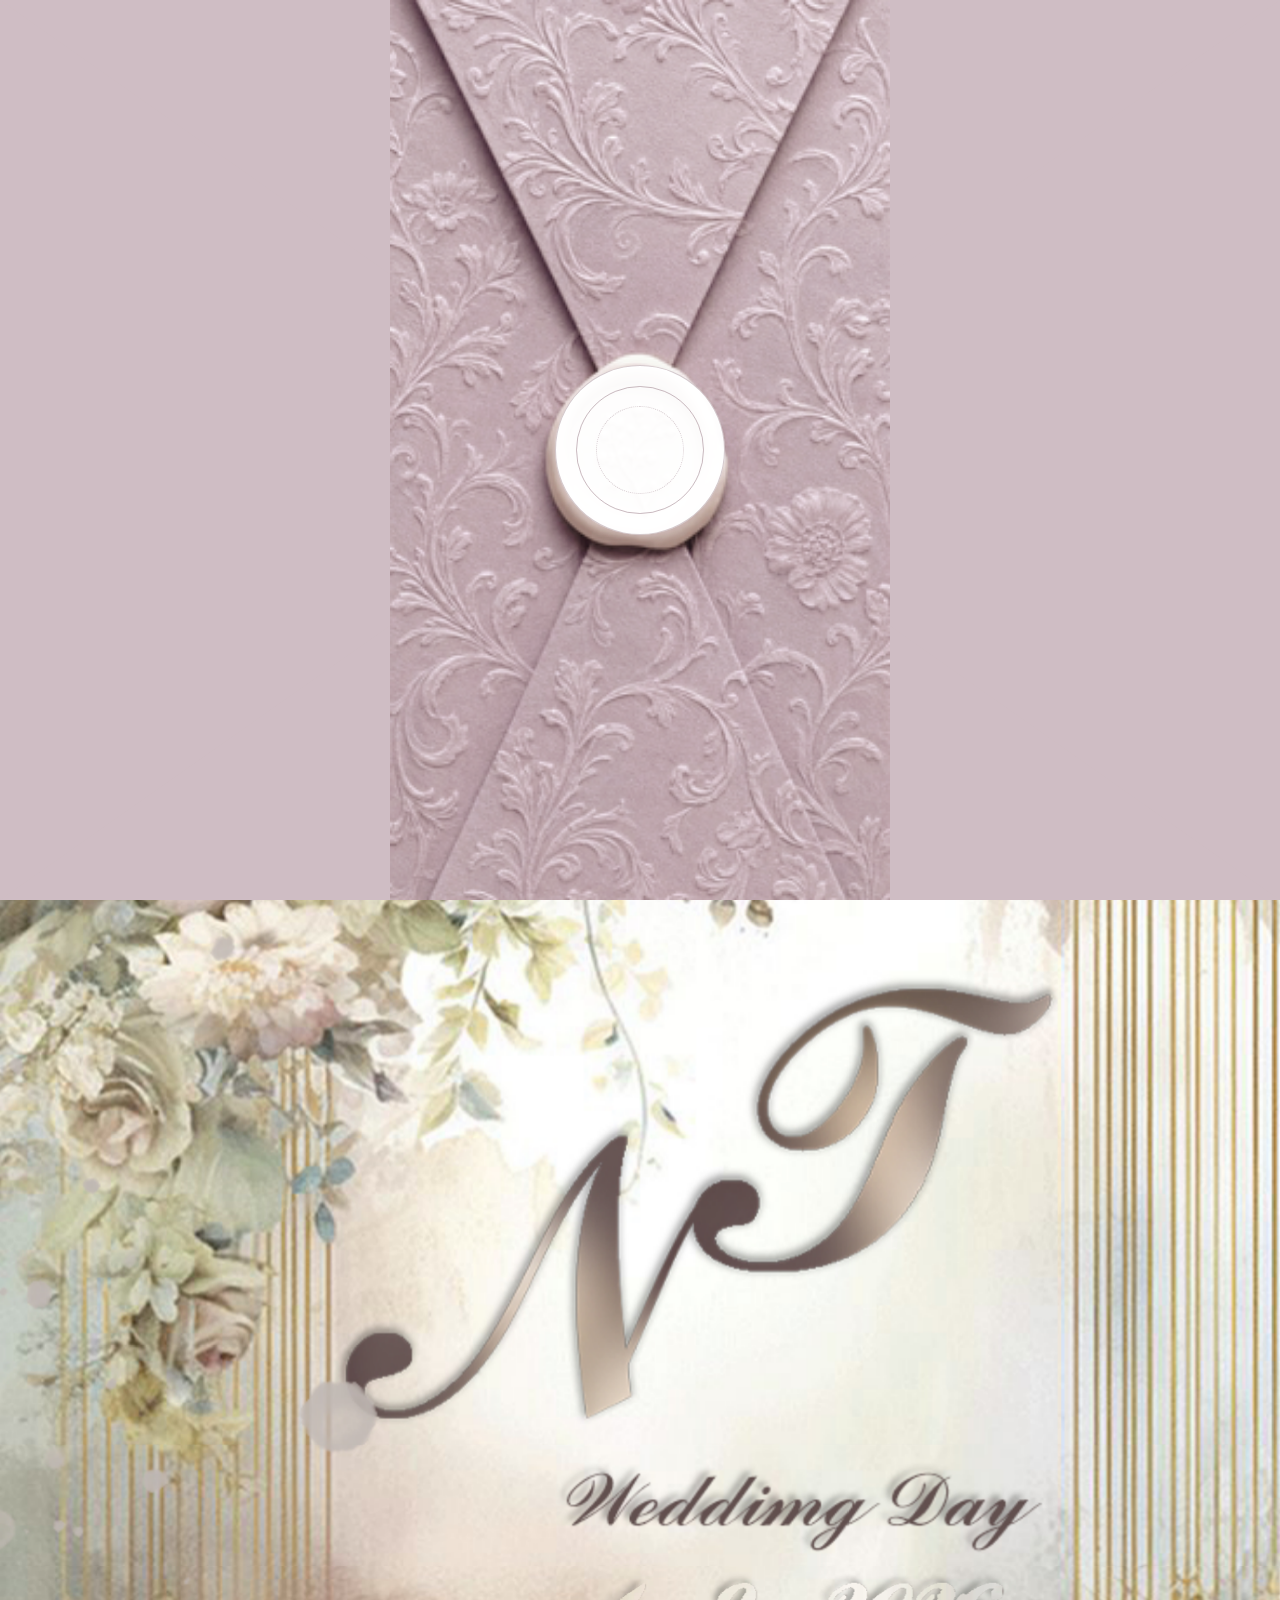
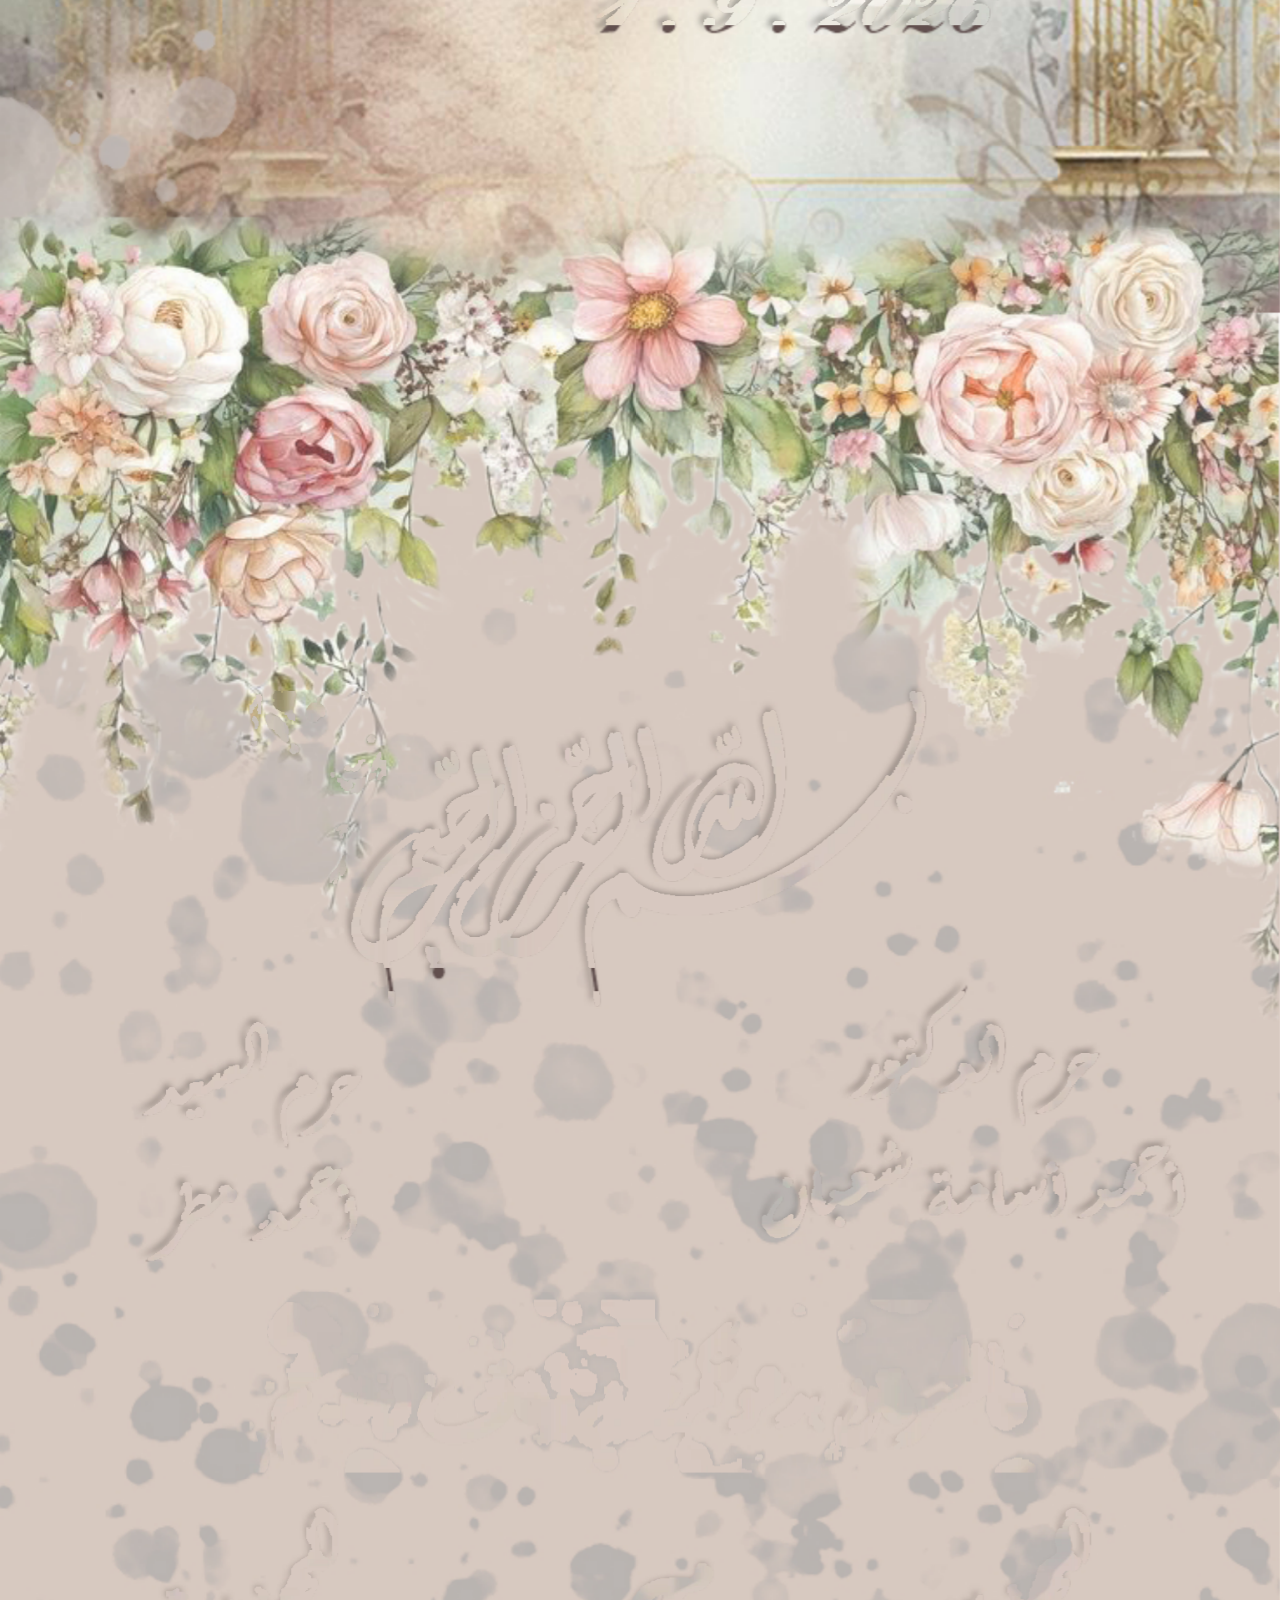
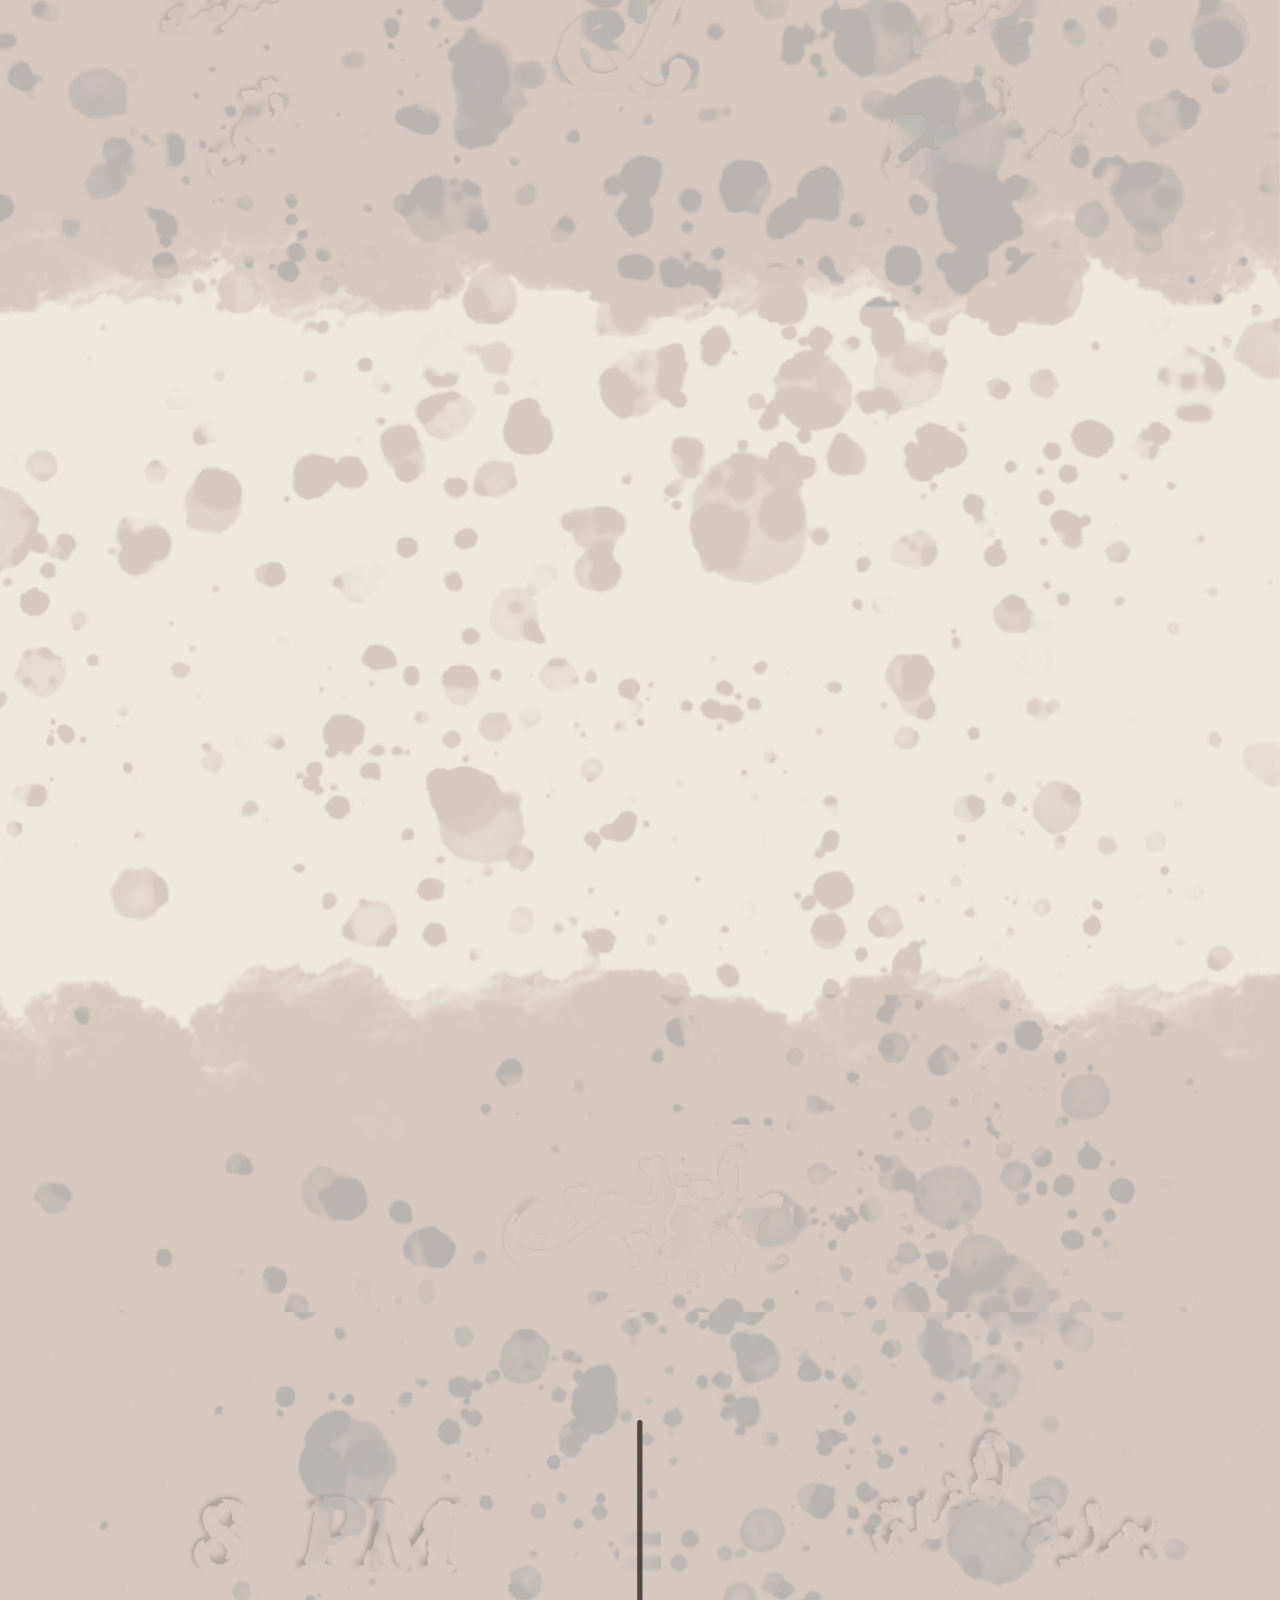
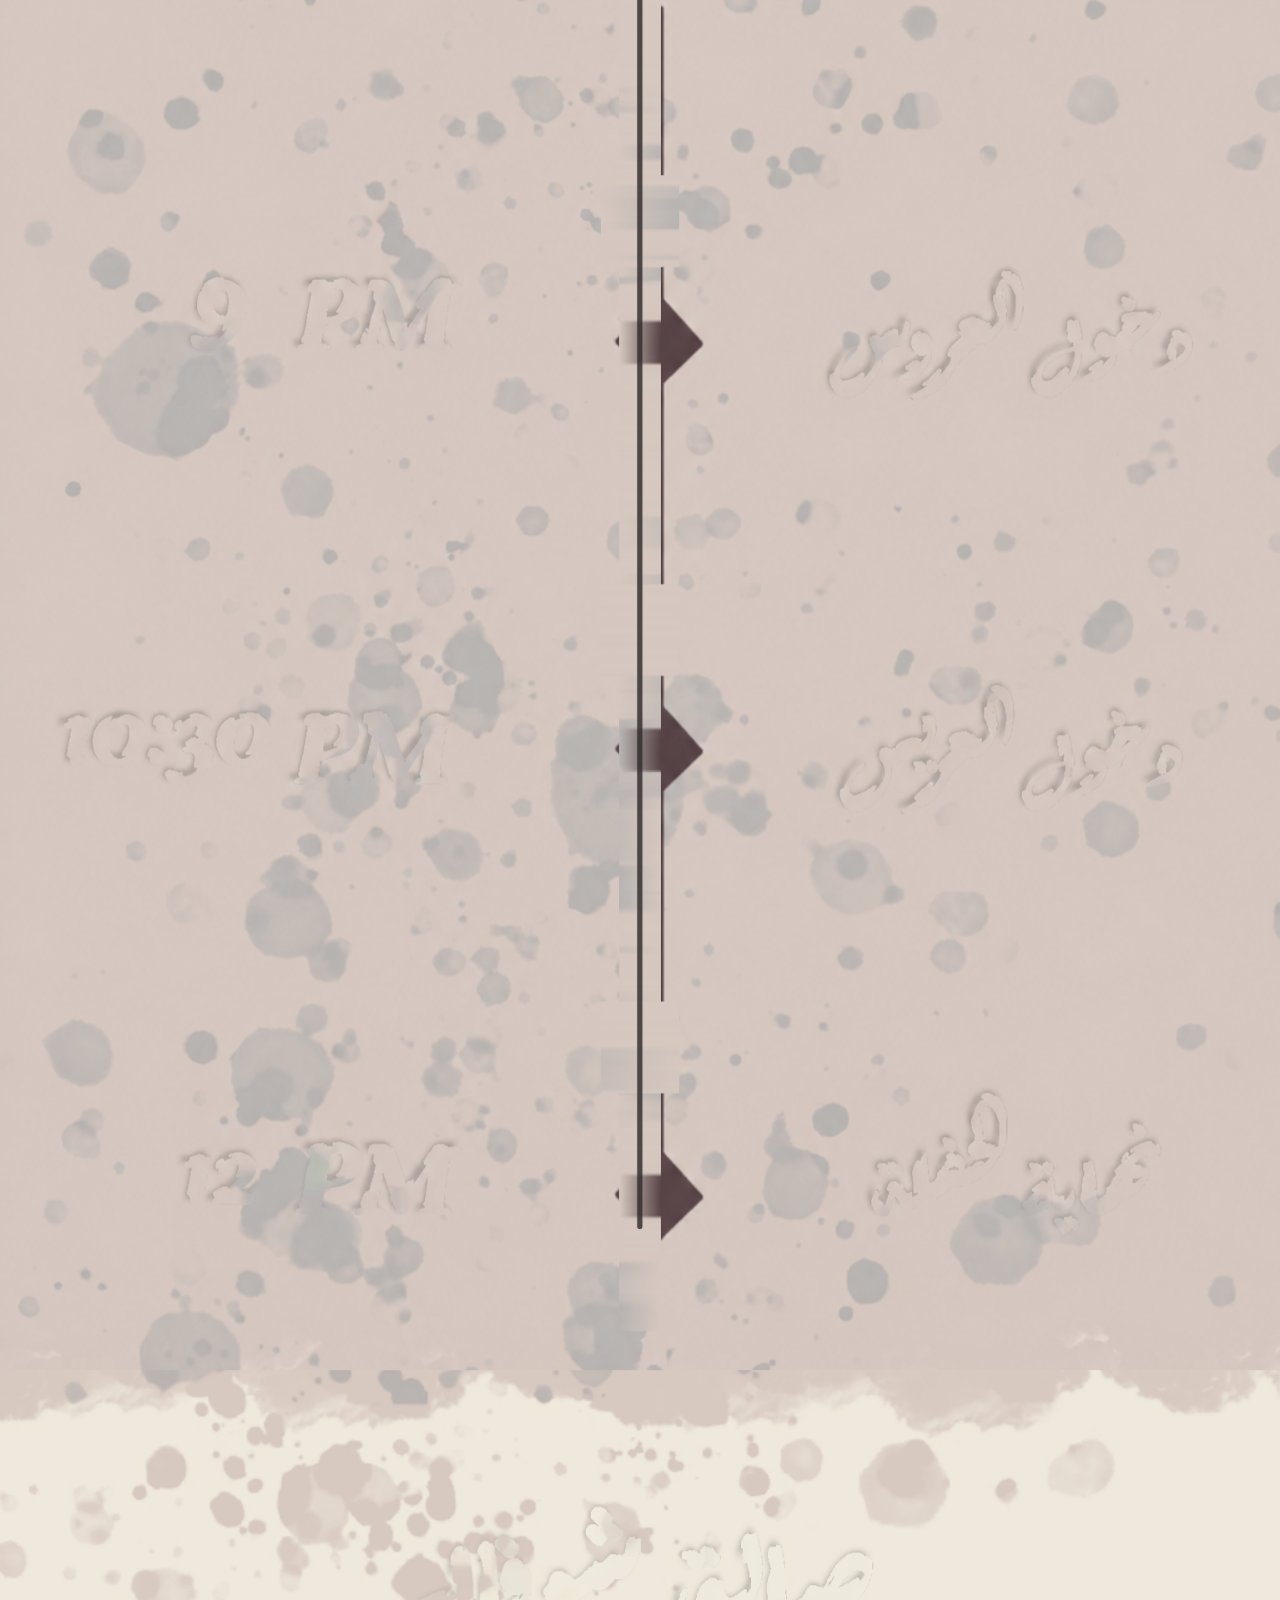
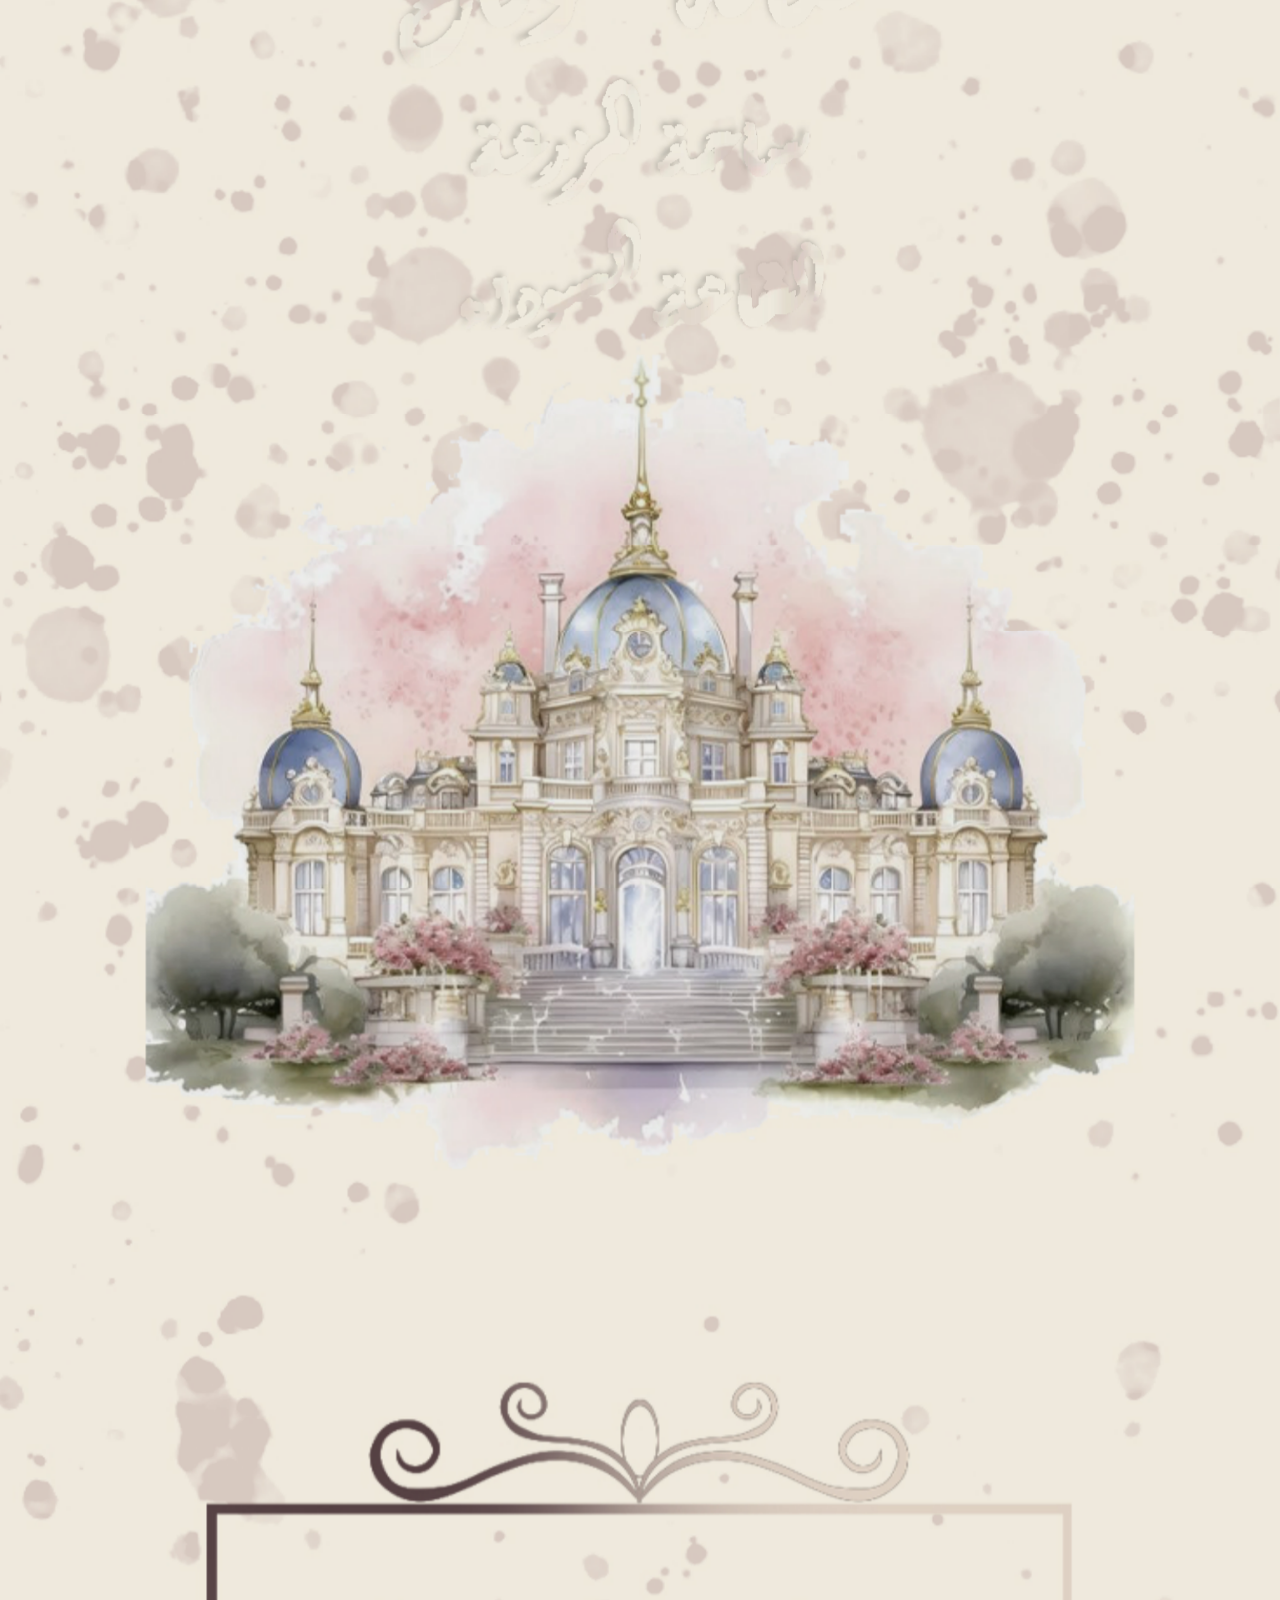
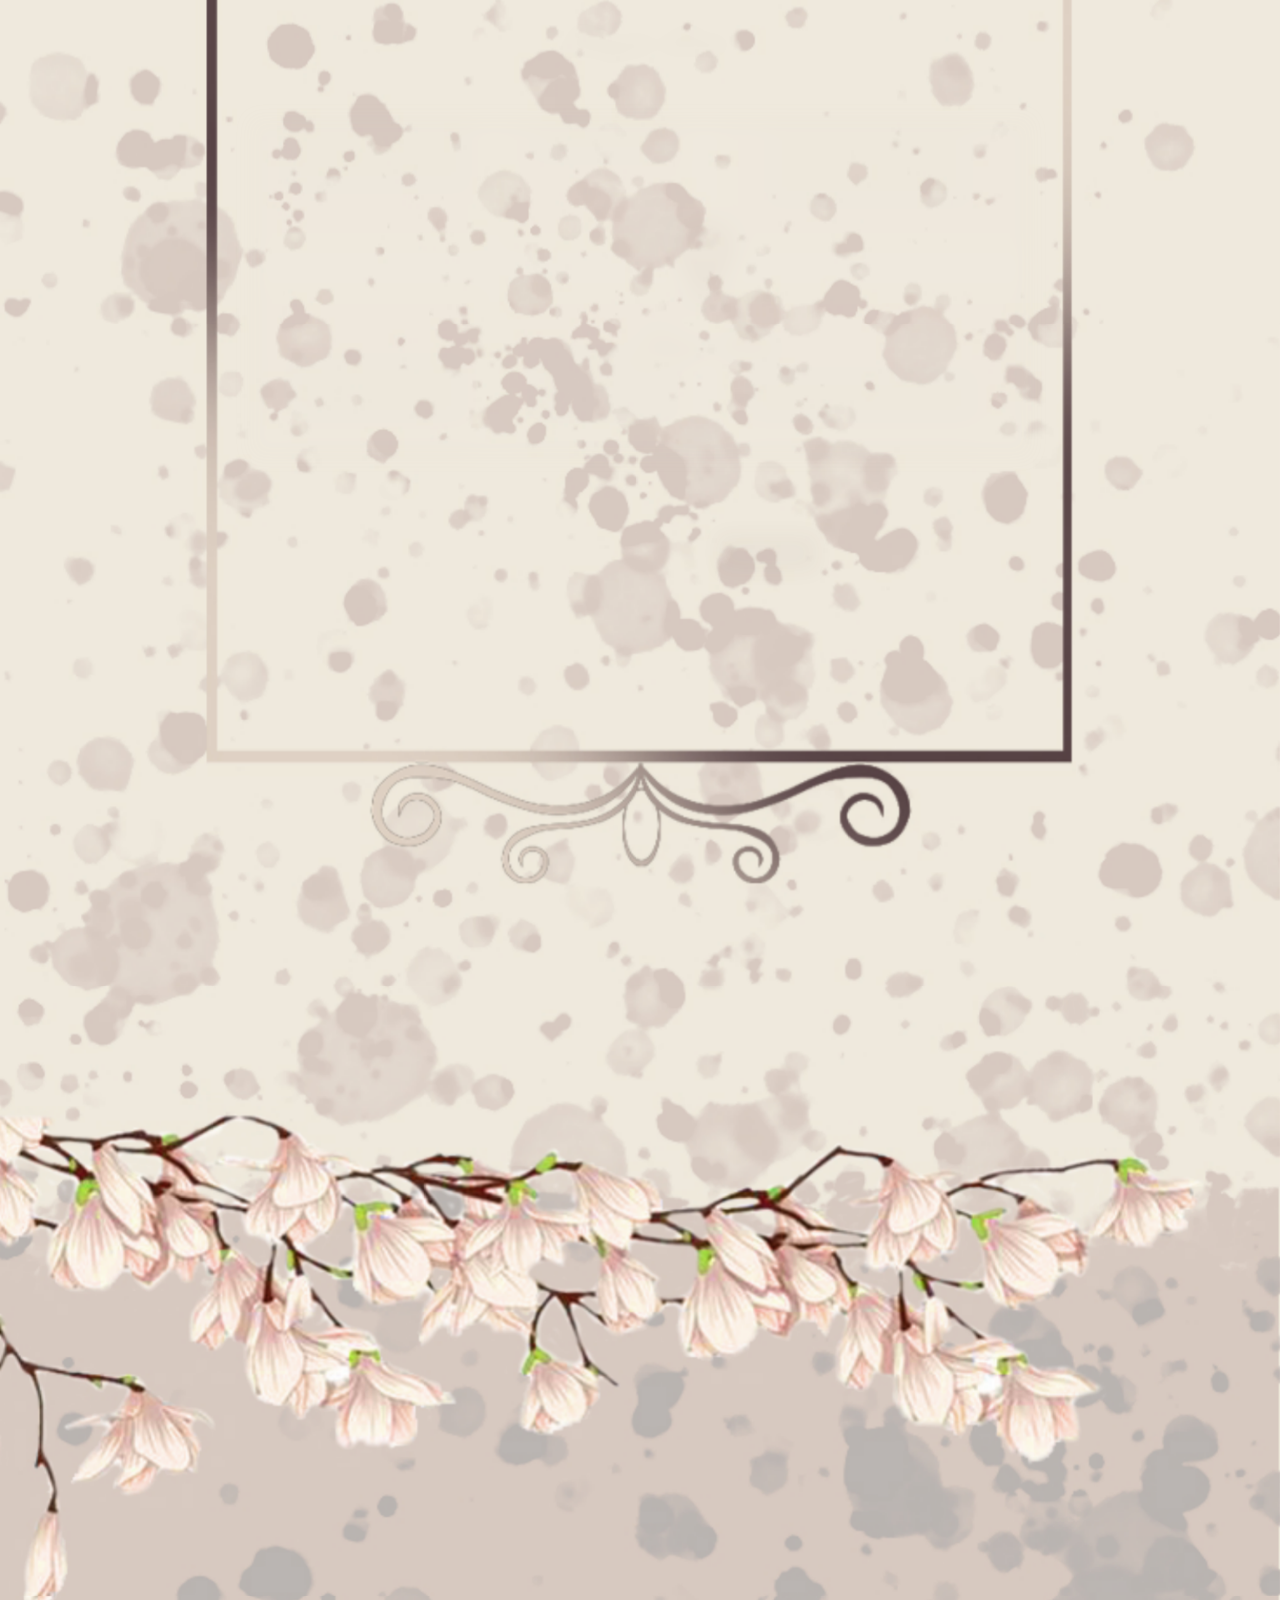
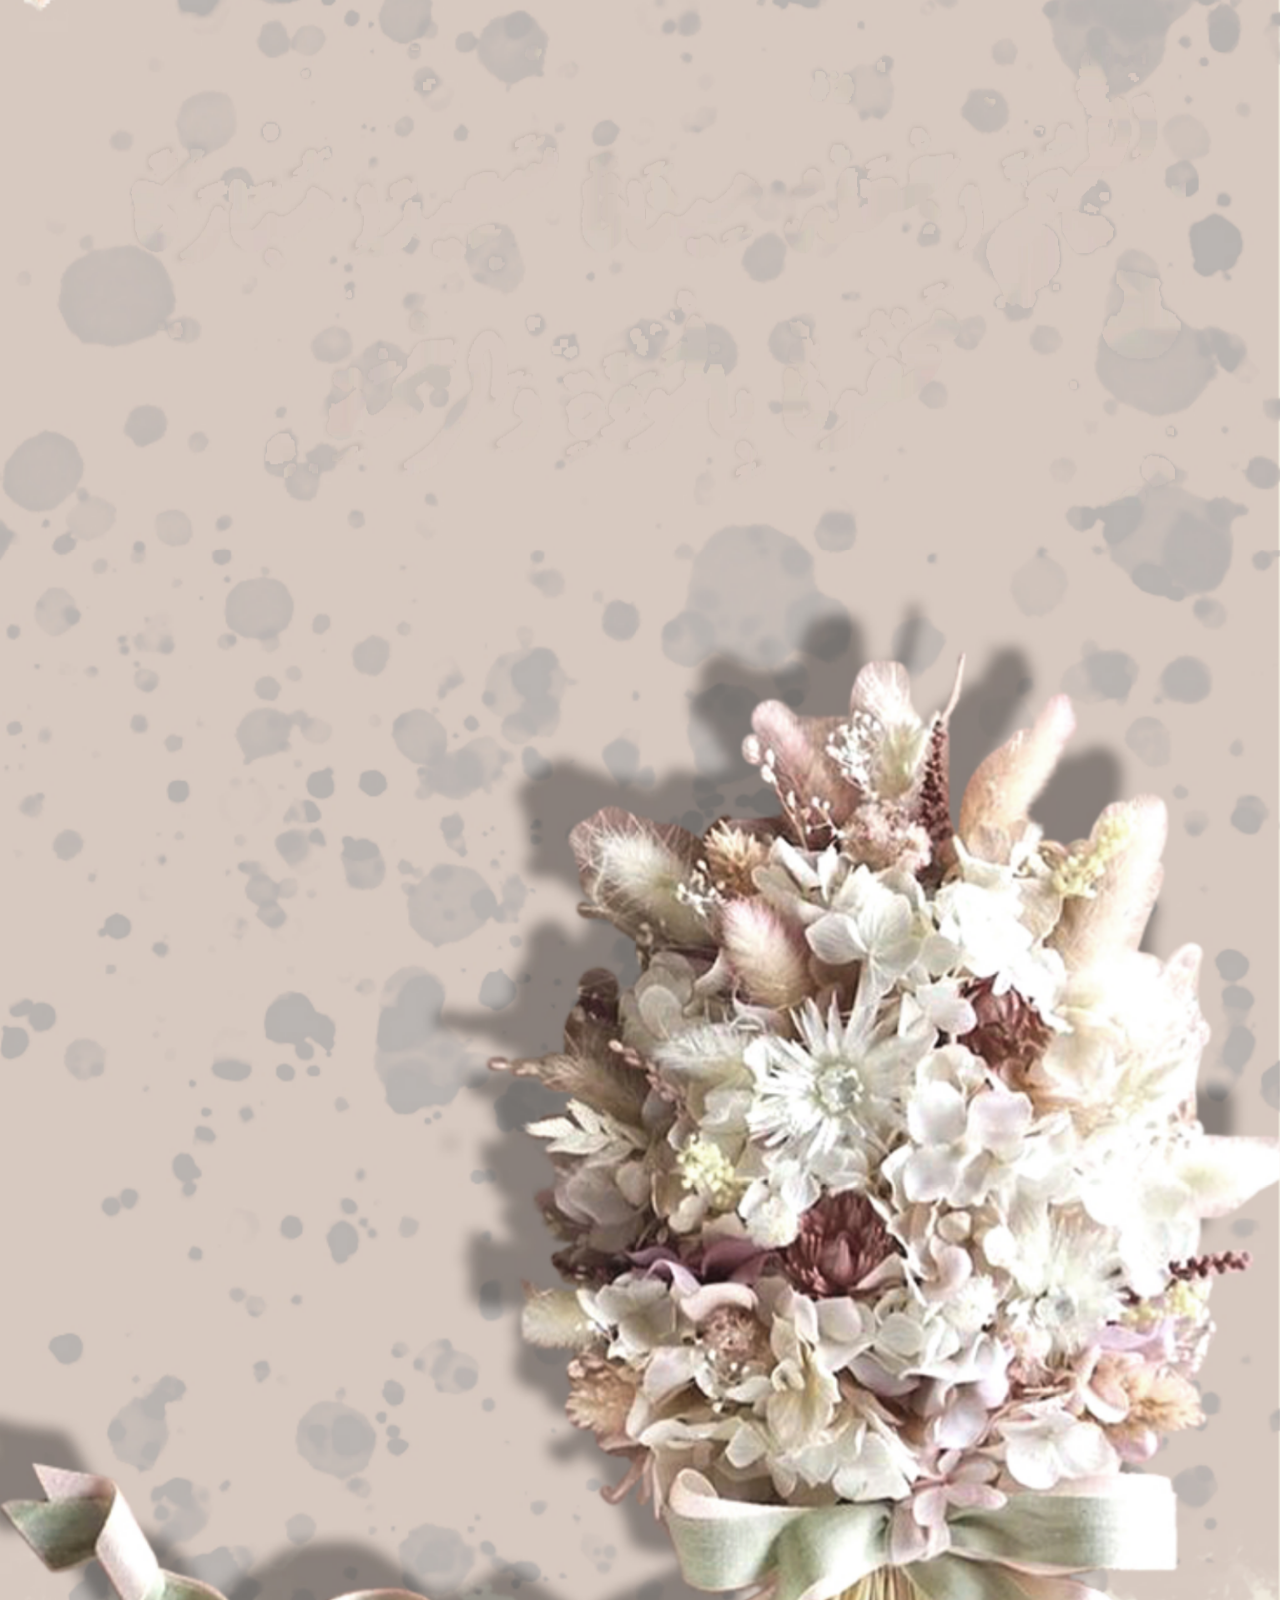
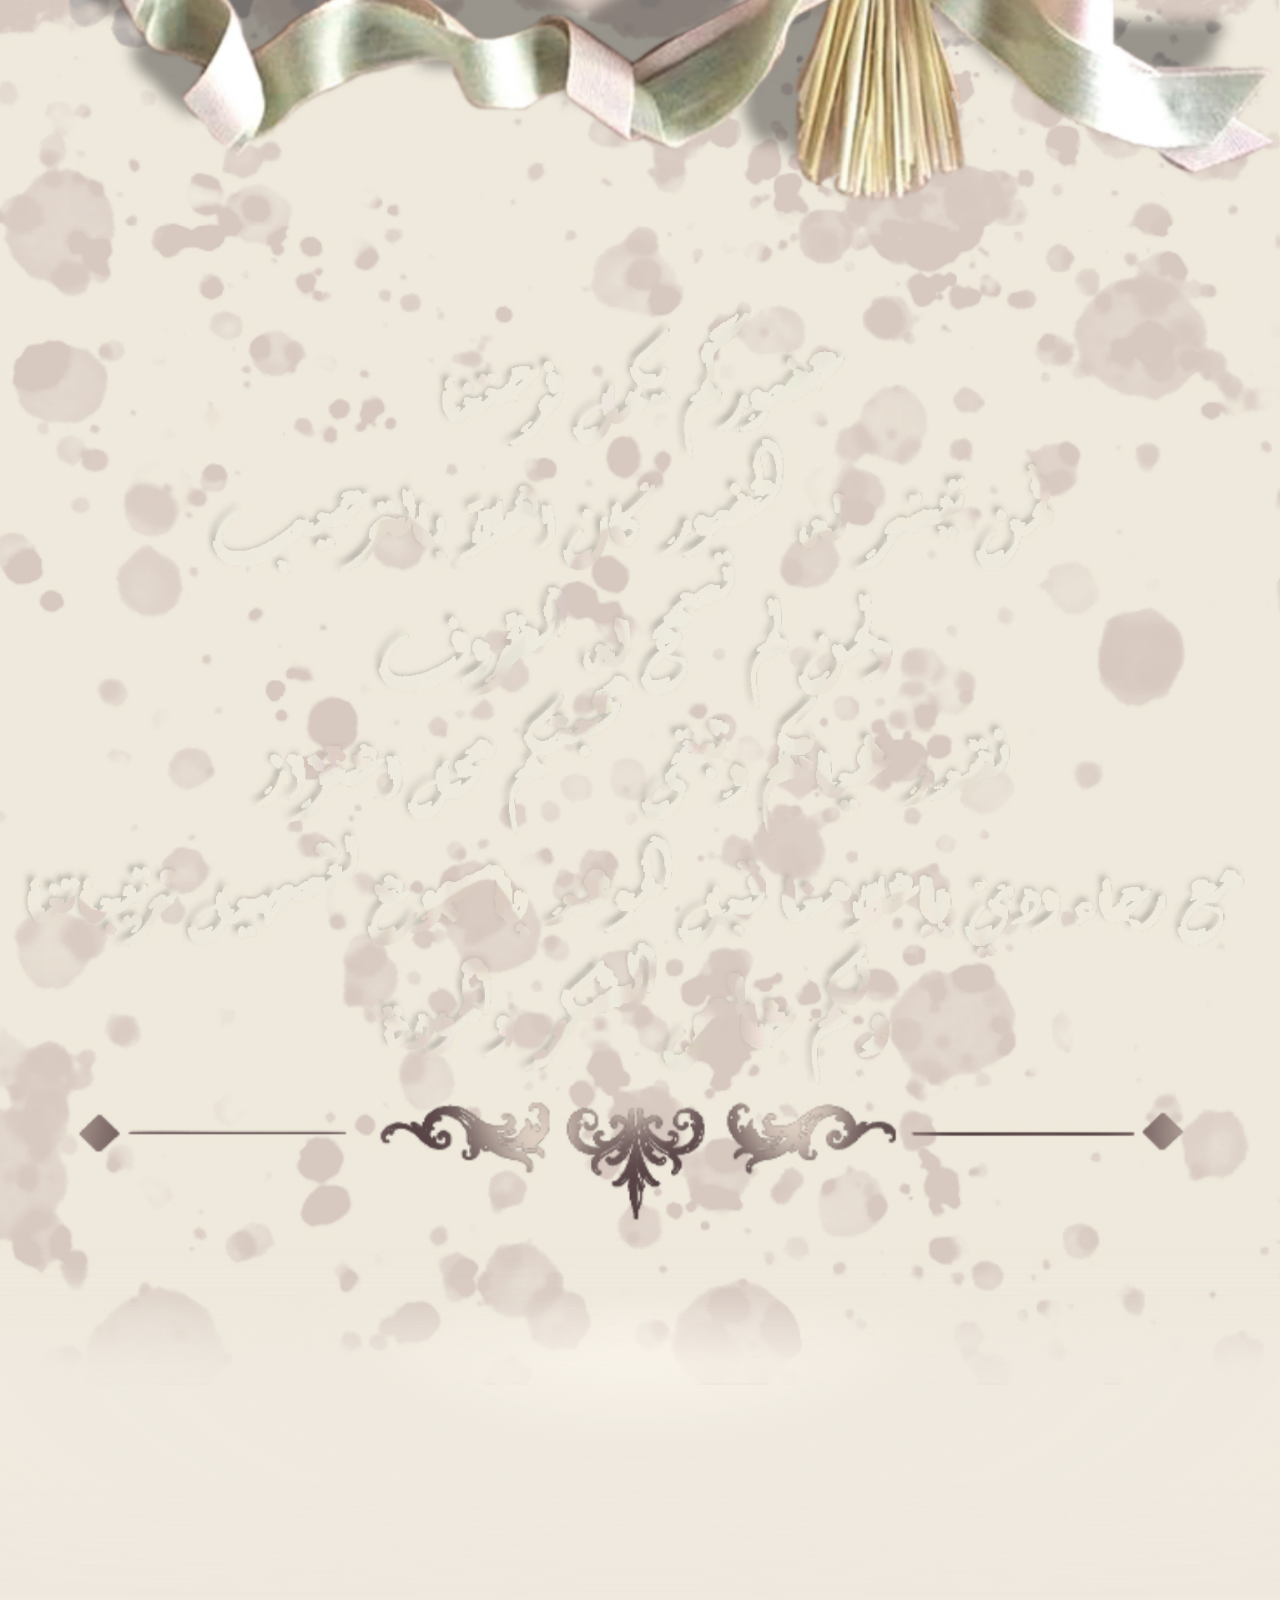
==== commit d7030dca: "Update index.html" ====
--- a/index.html
+++ b/index.html
@@ -24,6 +24,7 @@
     <link rel="stylesheet" crossorigin href="./assets/index-mOQ4XaZe.css">
   </head>
   <body>
+    <audio src="music.mp3" autoplay loop></audio>
     <div id="root"></div>
   </body>
 </html>
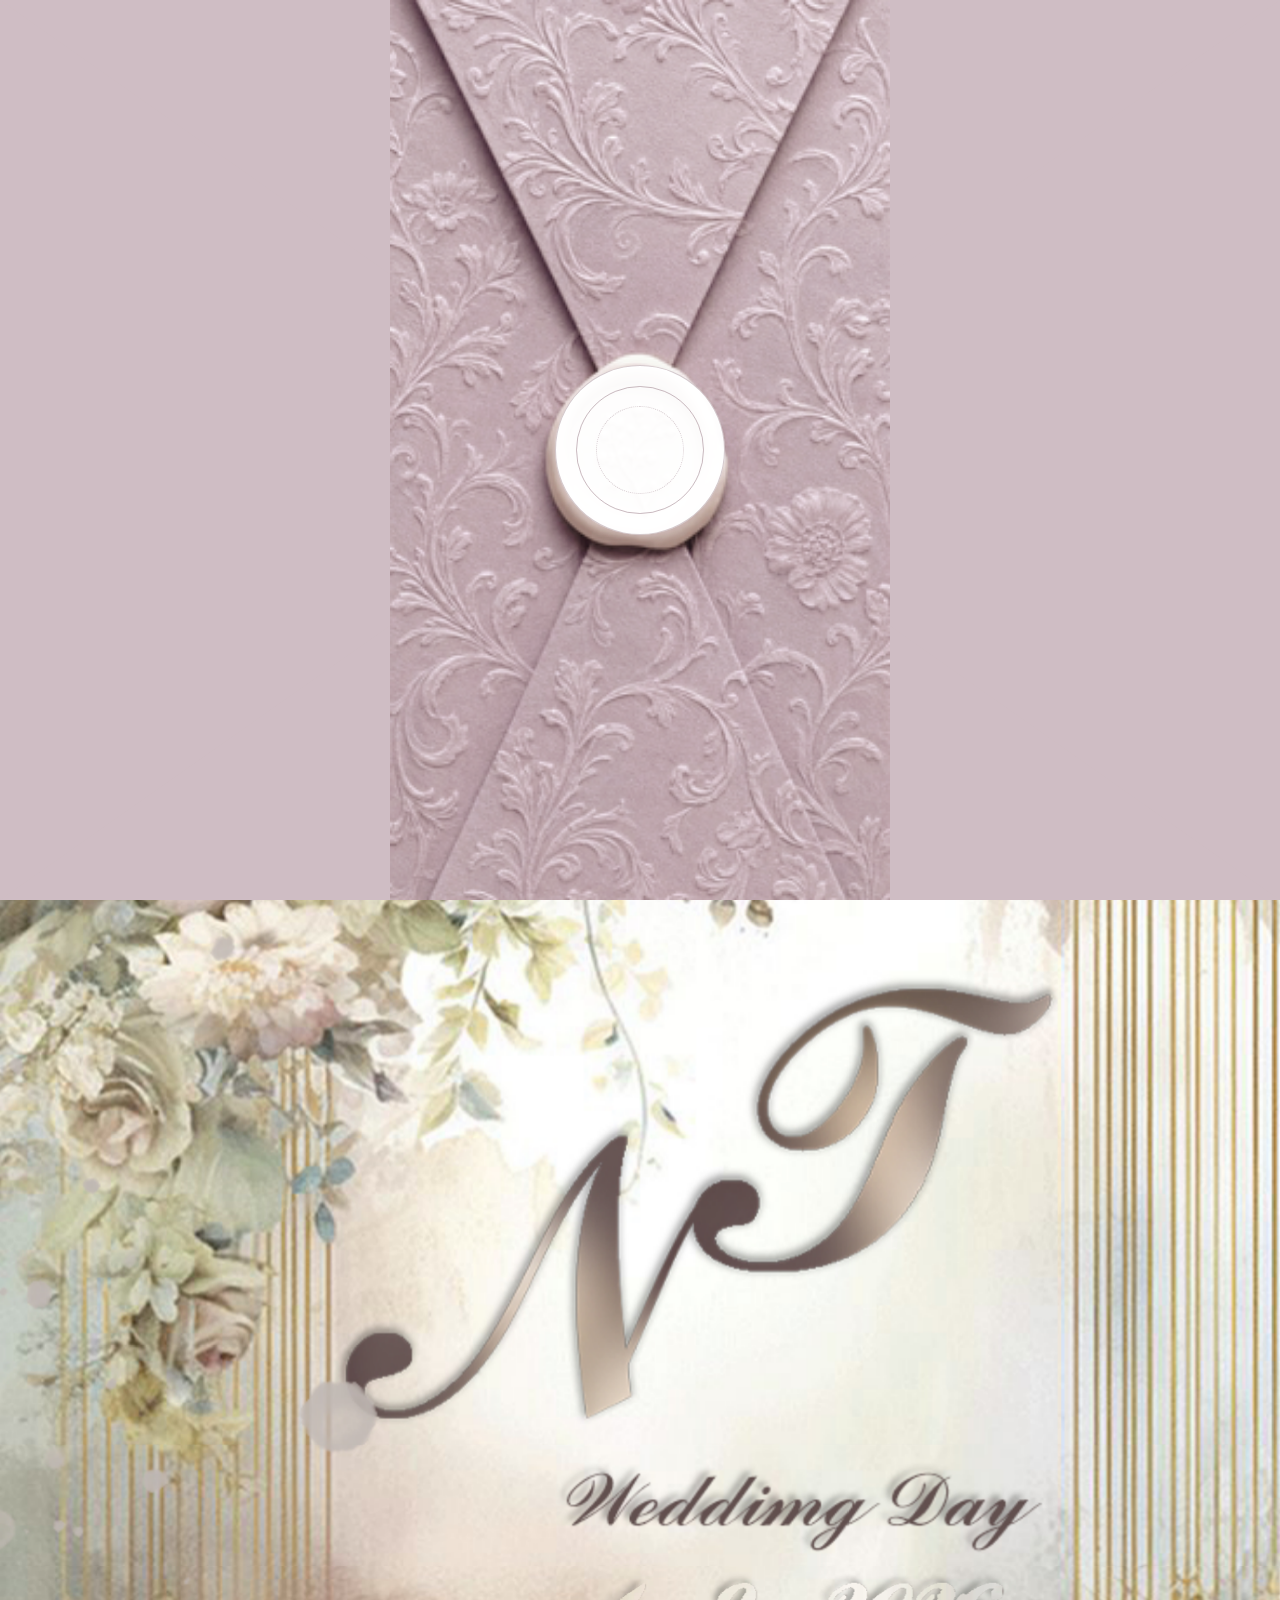
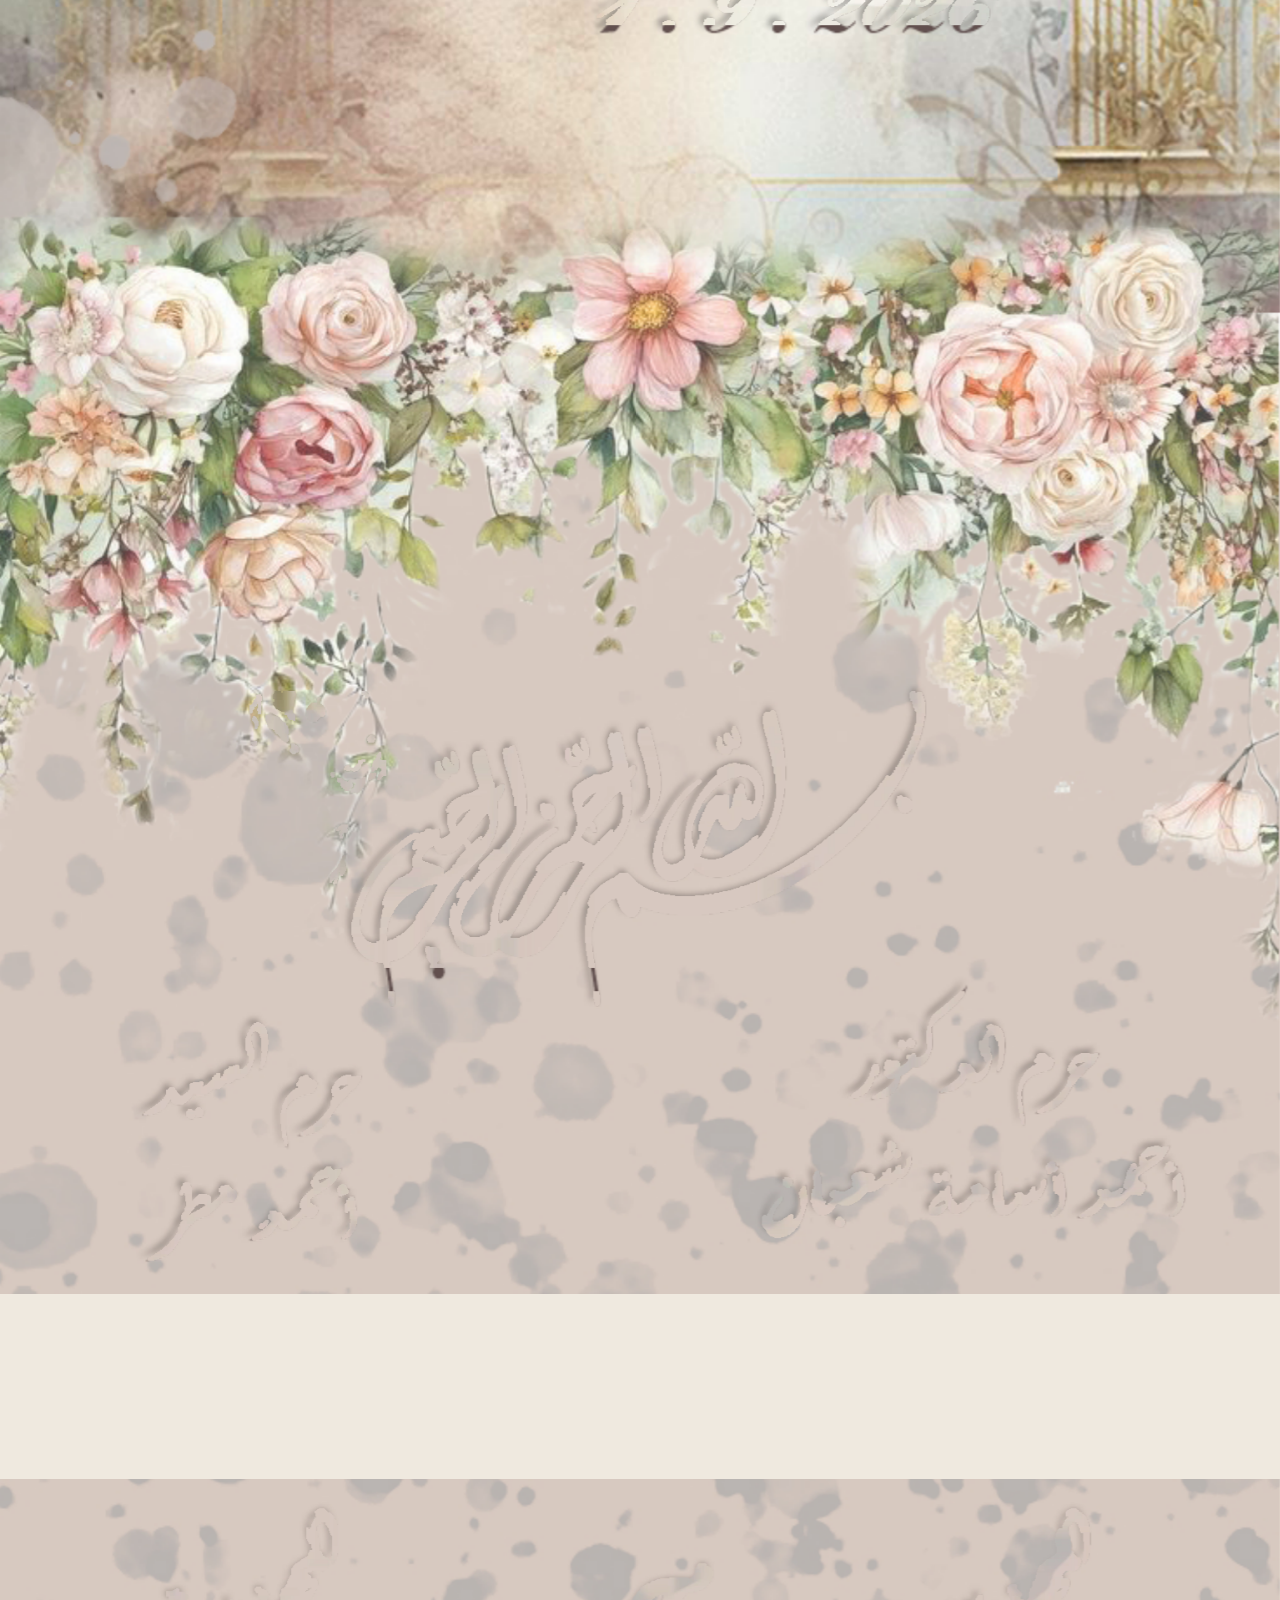
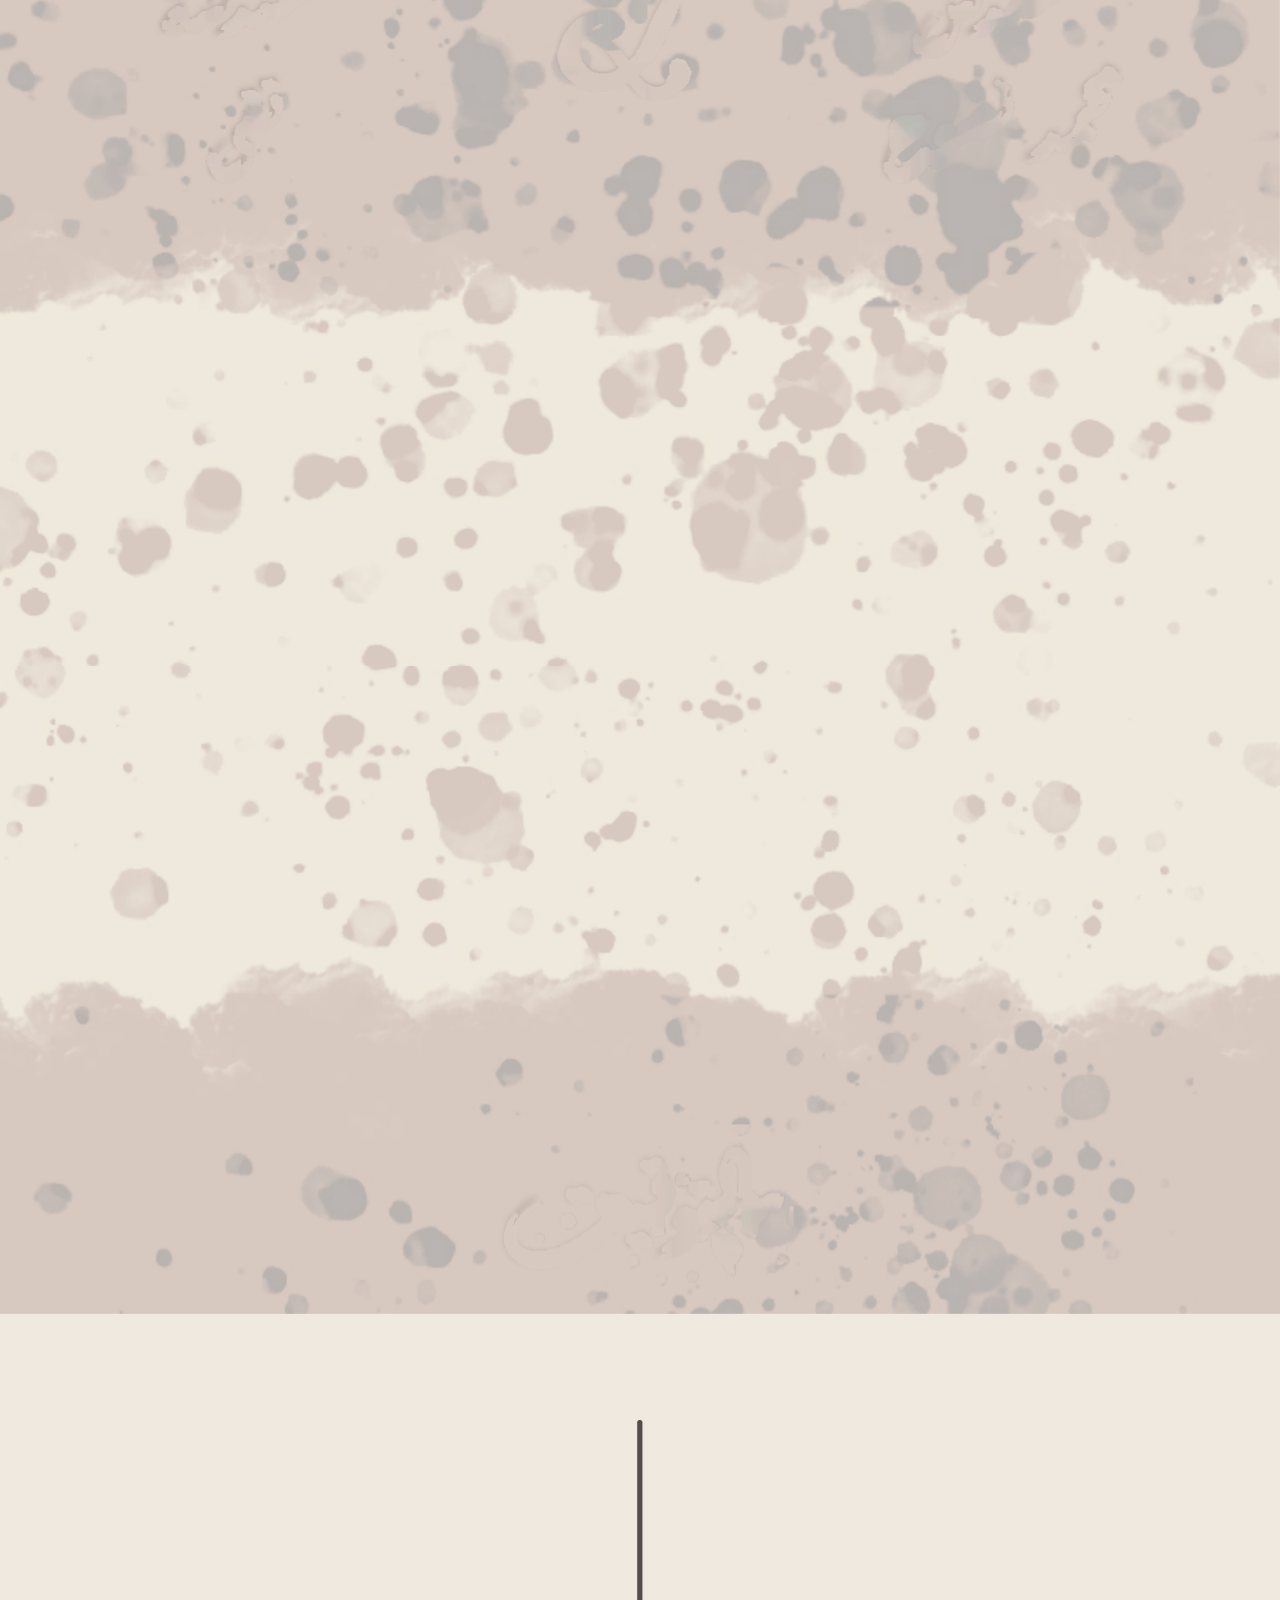
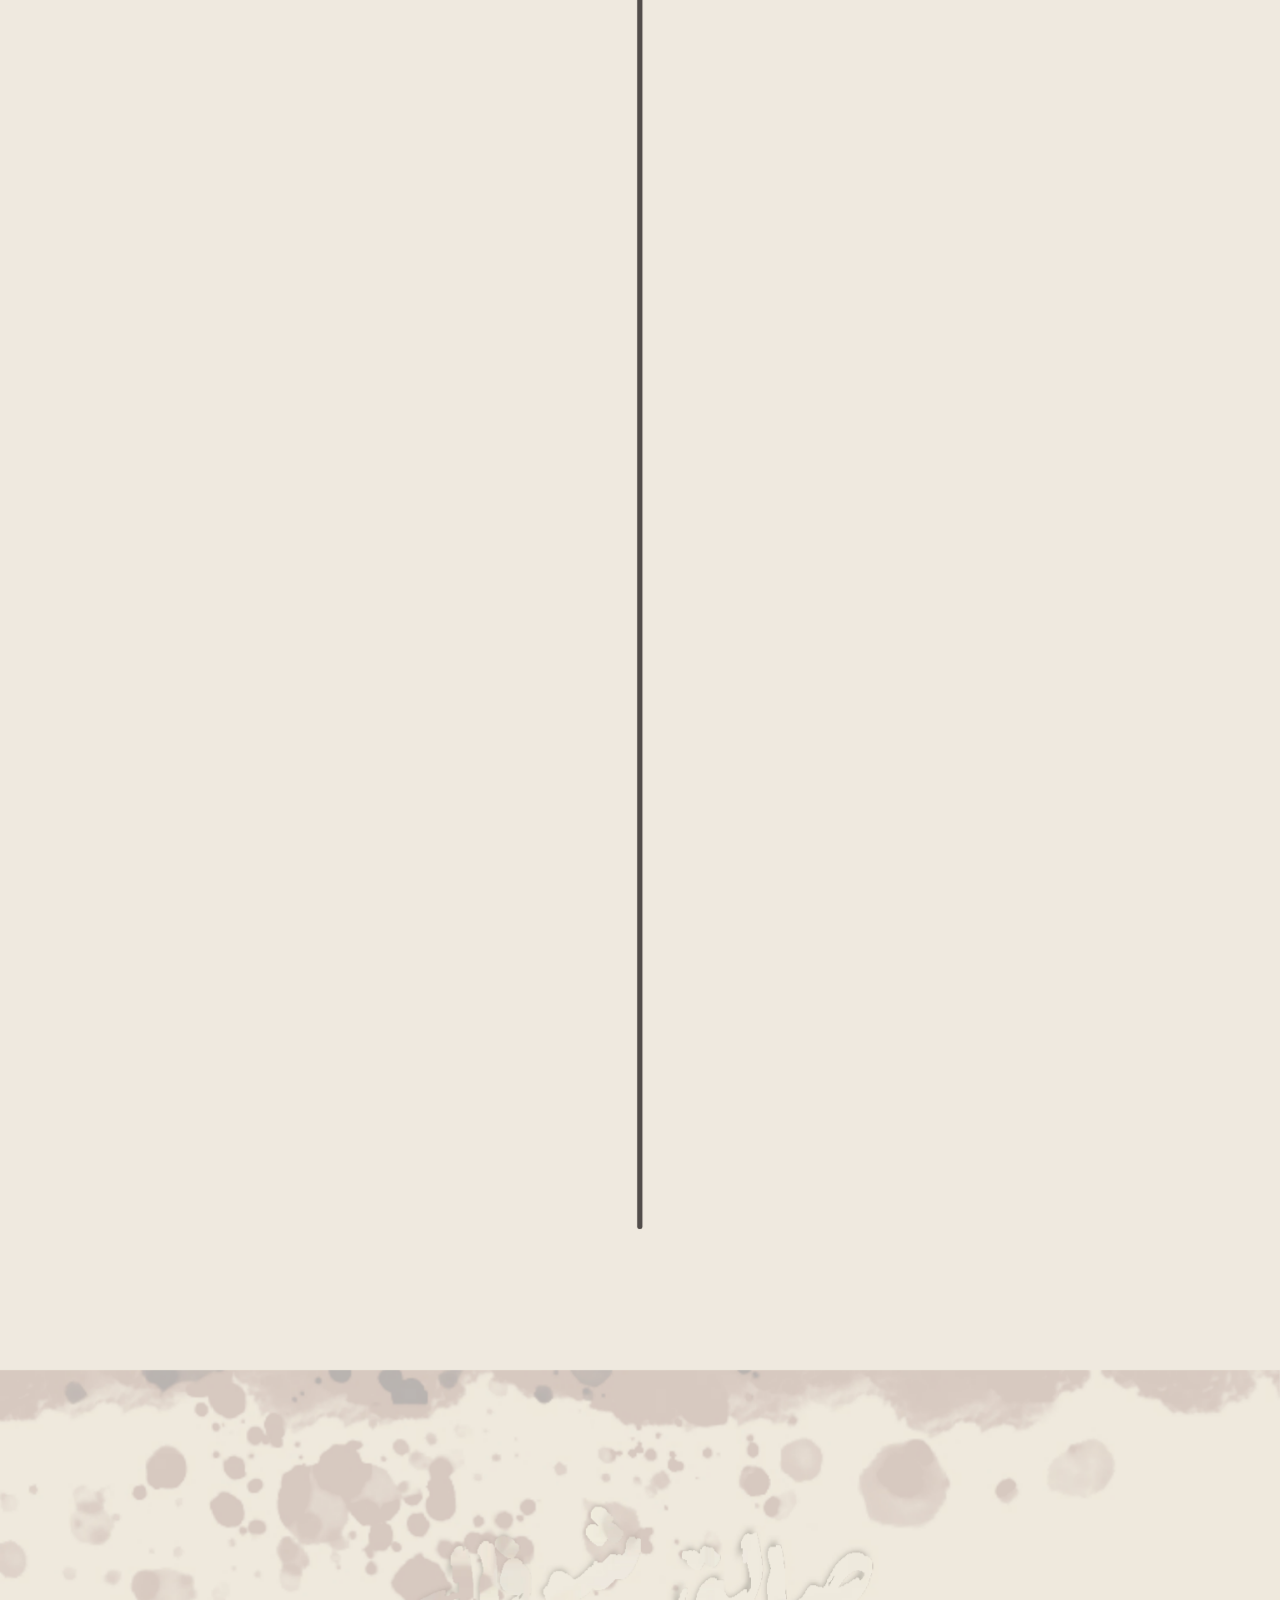
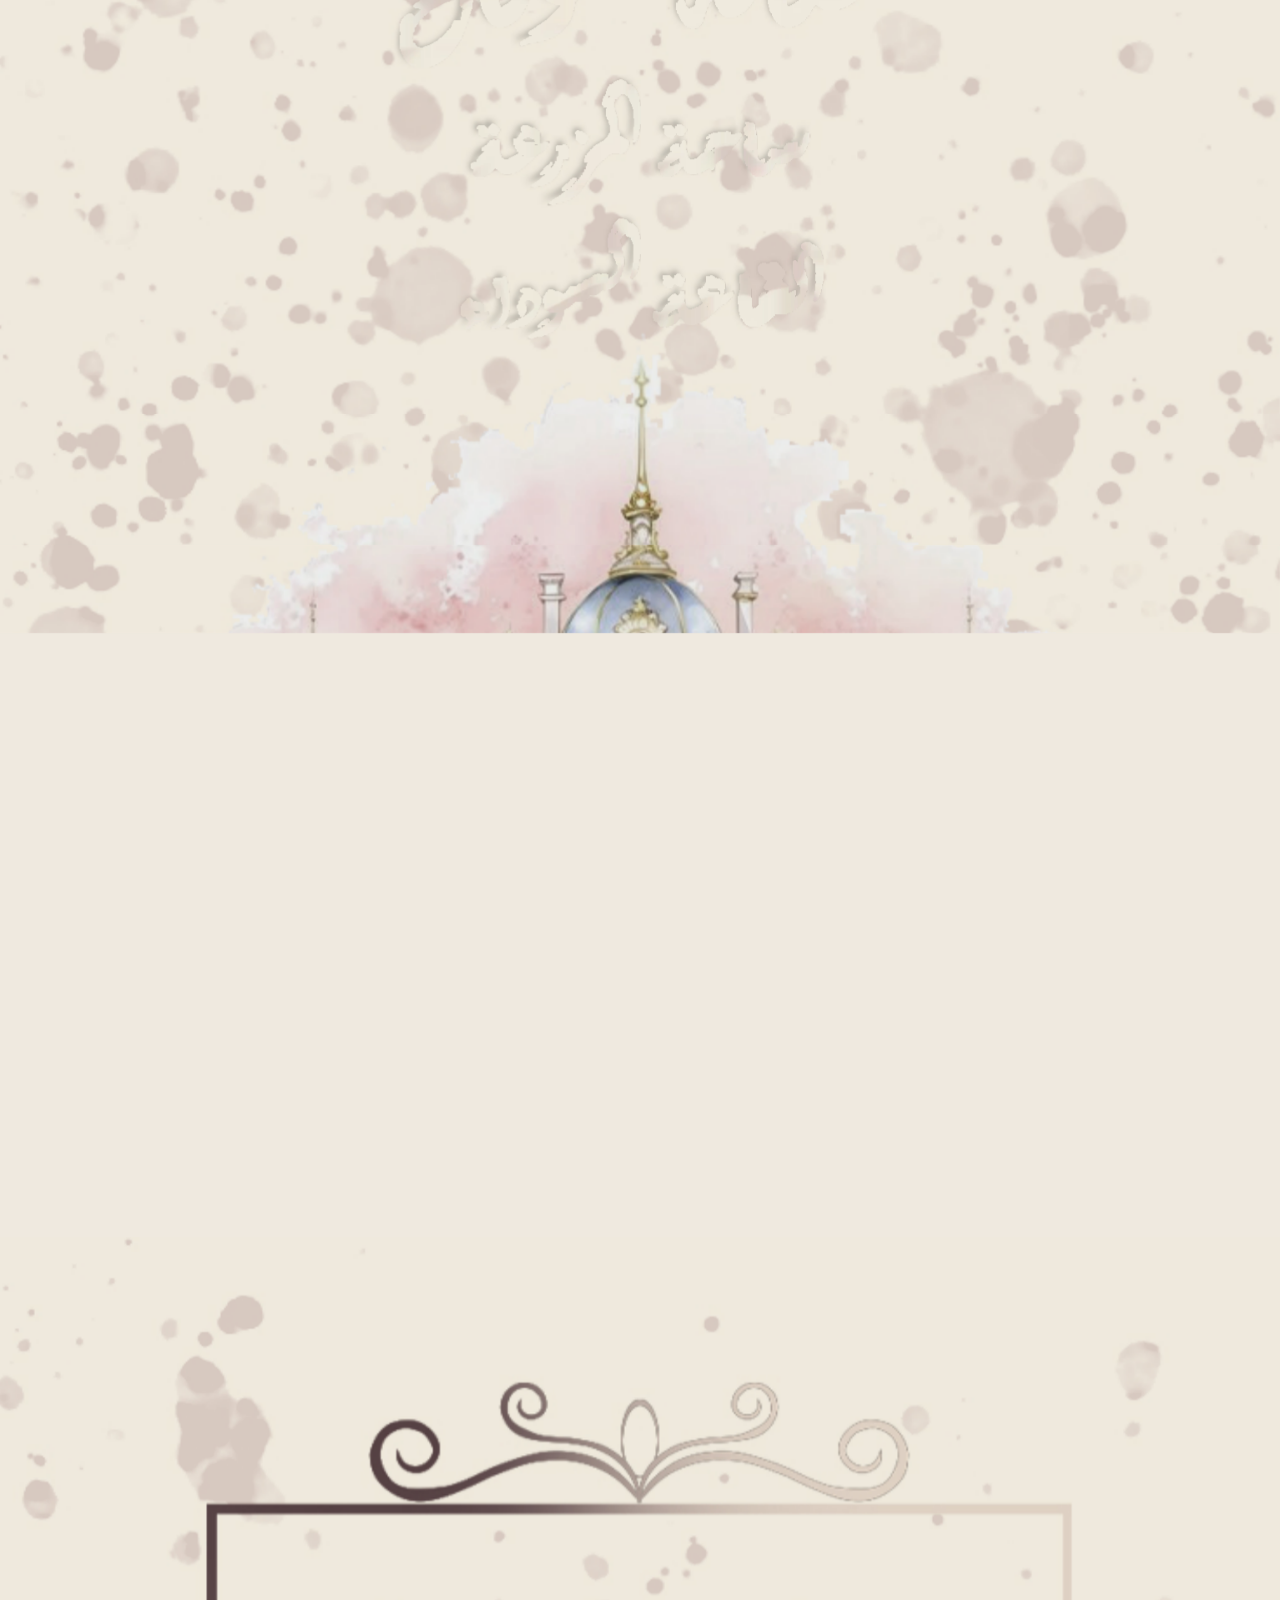
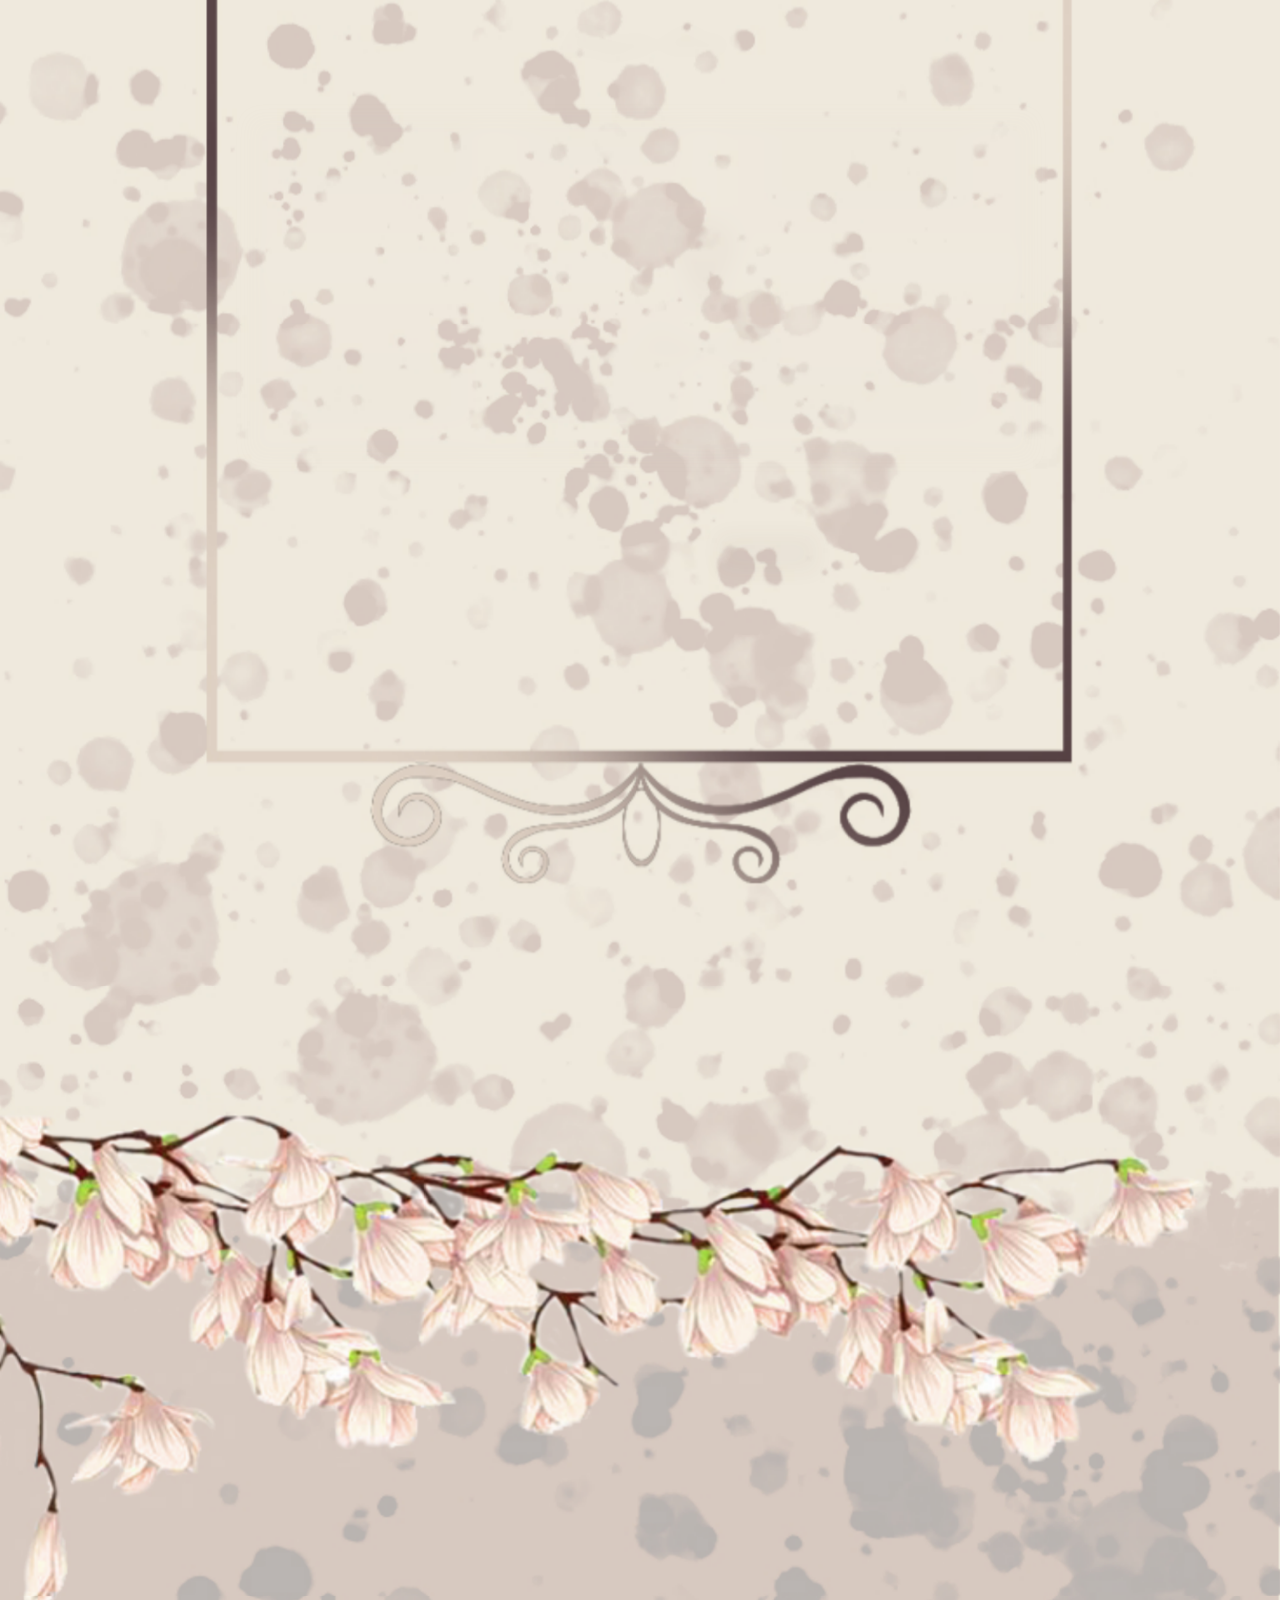
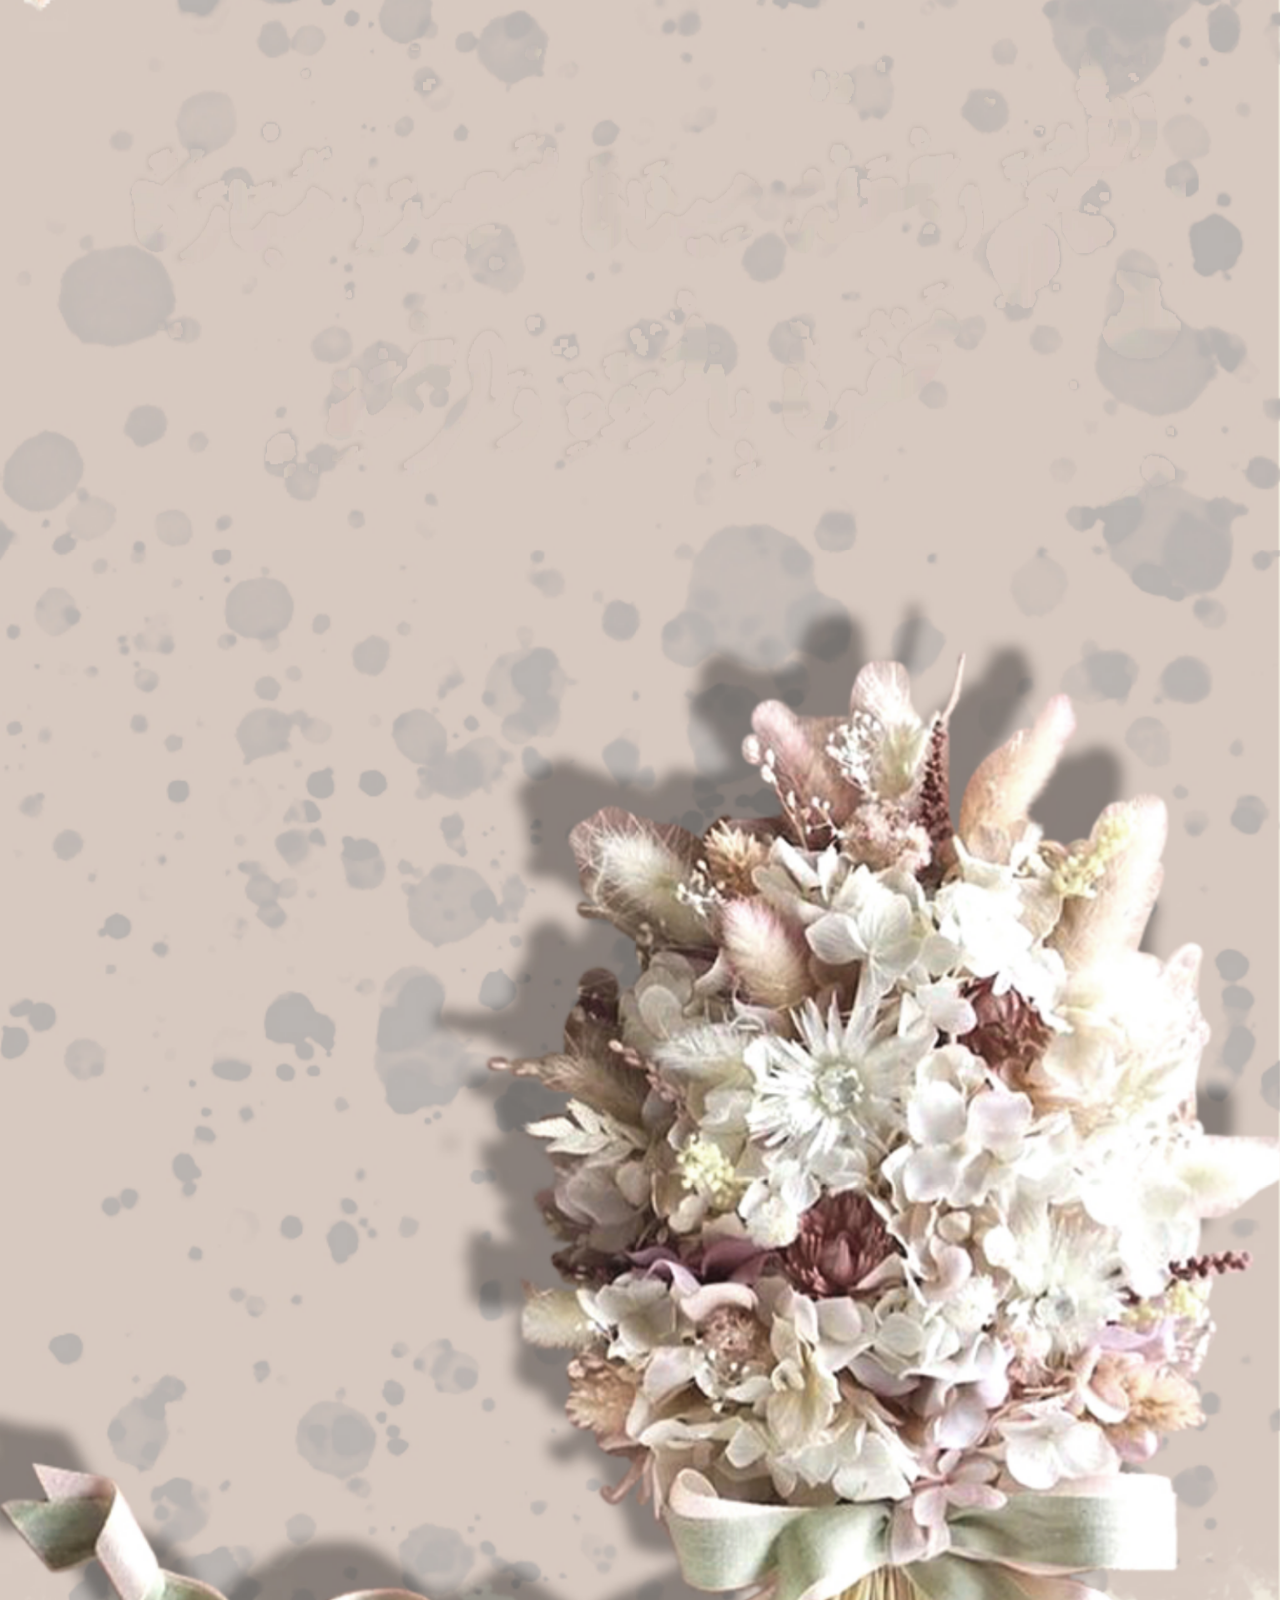
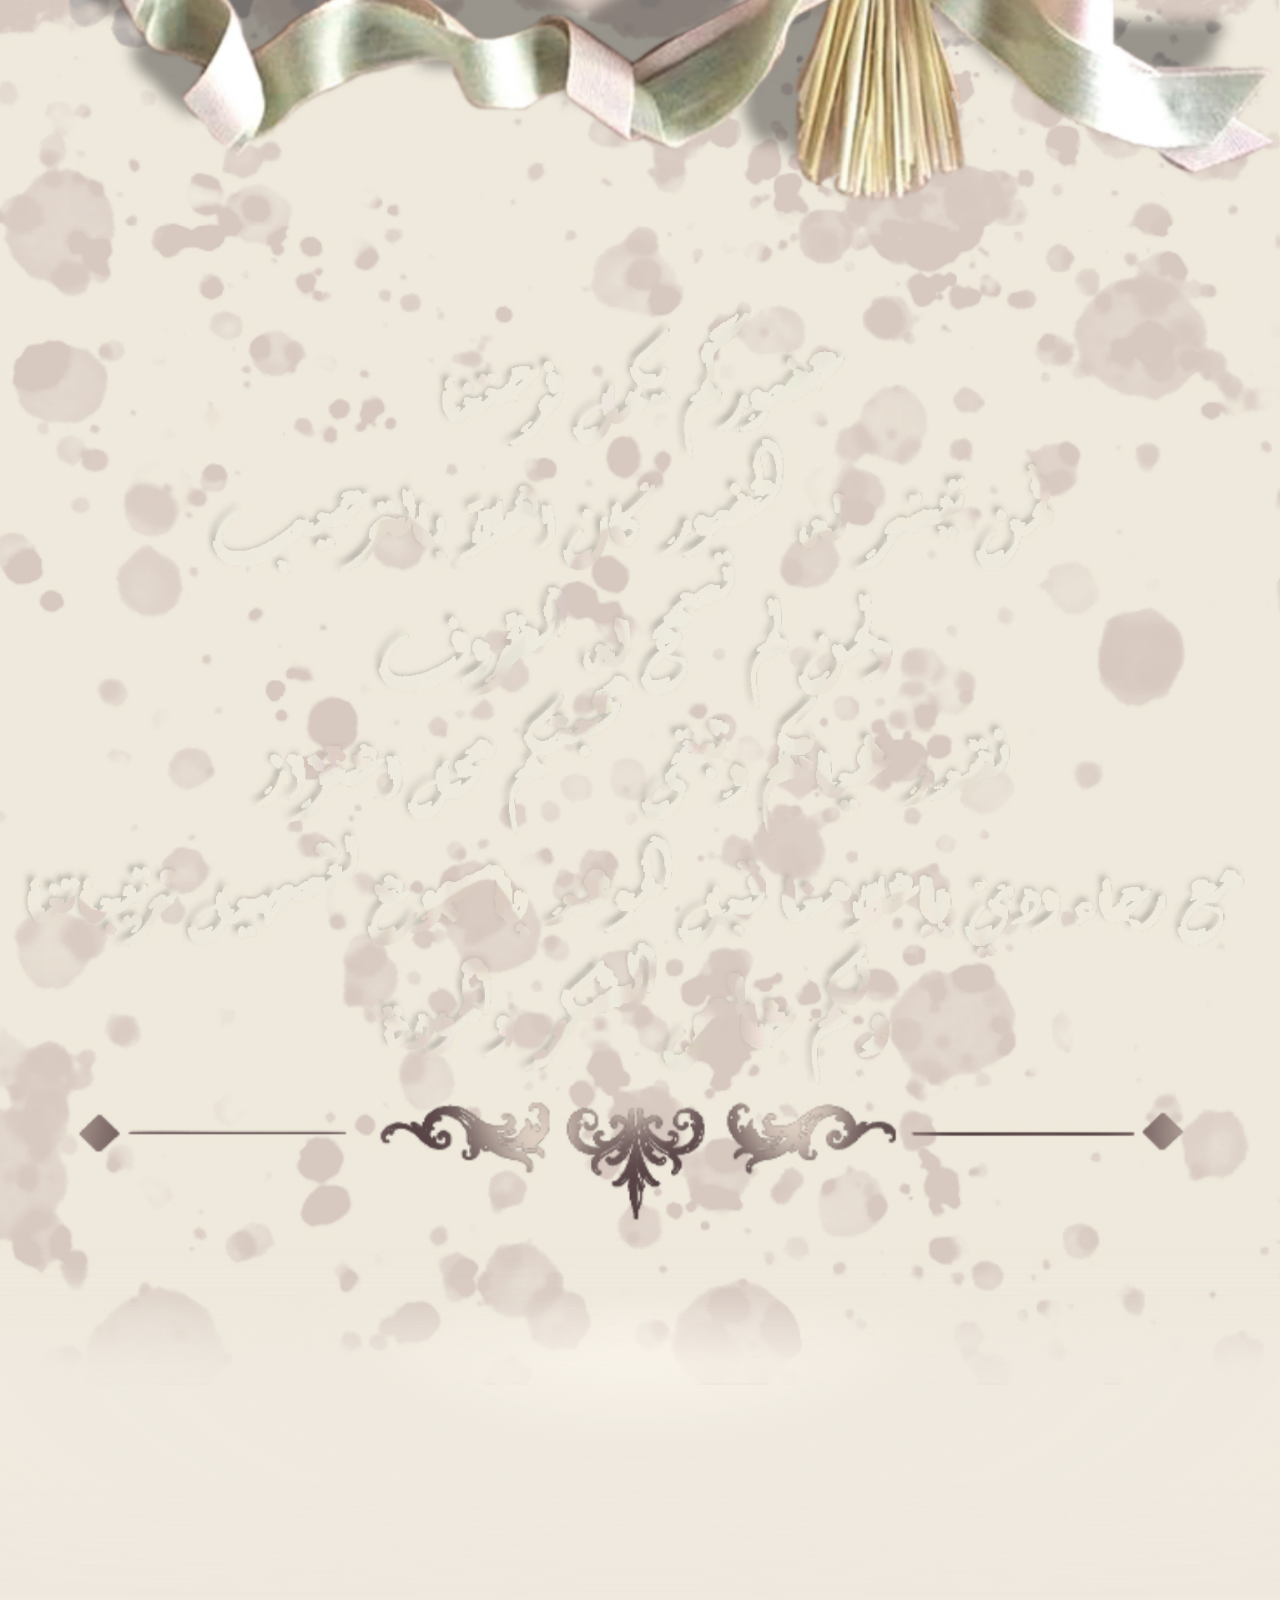
==== commit f4cca5a4: "Update index.html" ====
--- a/index.html
+++ b/index.html
@@ -24,7 +24,7 @@
     <link rel="stylesheet" crossorigin href="./assets/index-mOQ4XaZe.css">
   </head>
   <body>
-    <audio src="music.mp3" autoplay loop></audio>
+    <audio src="music.mp3" autoplay loop preload="auto"></audio>
     <div id="root"></div>
   </body>
 </html>
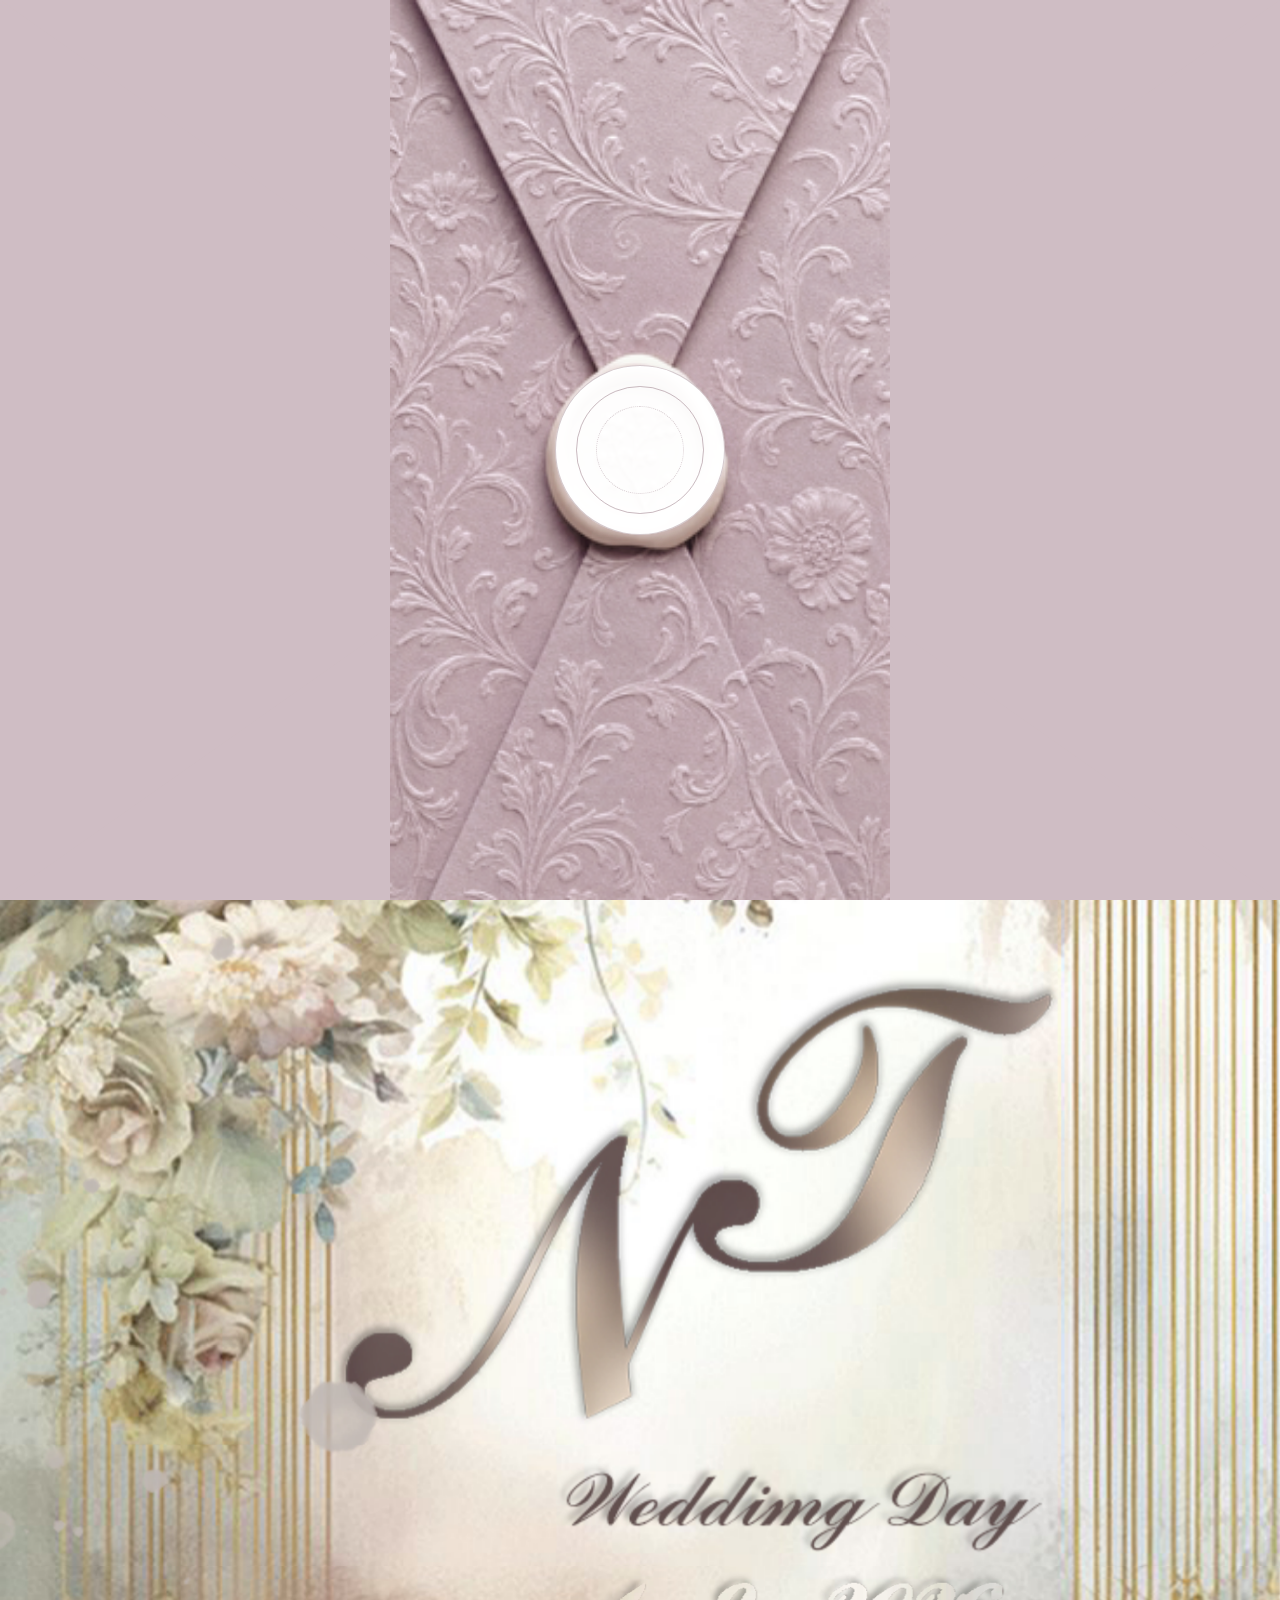
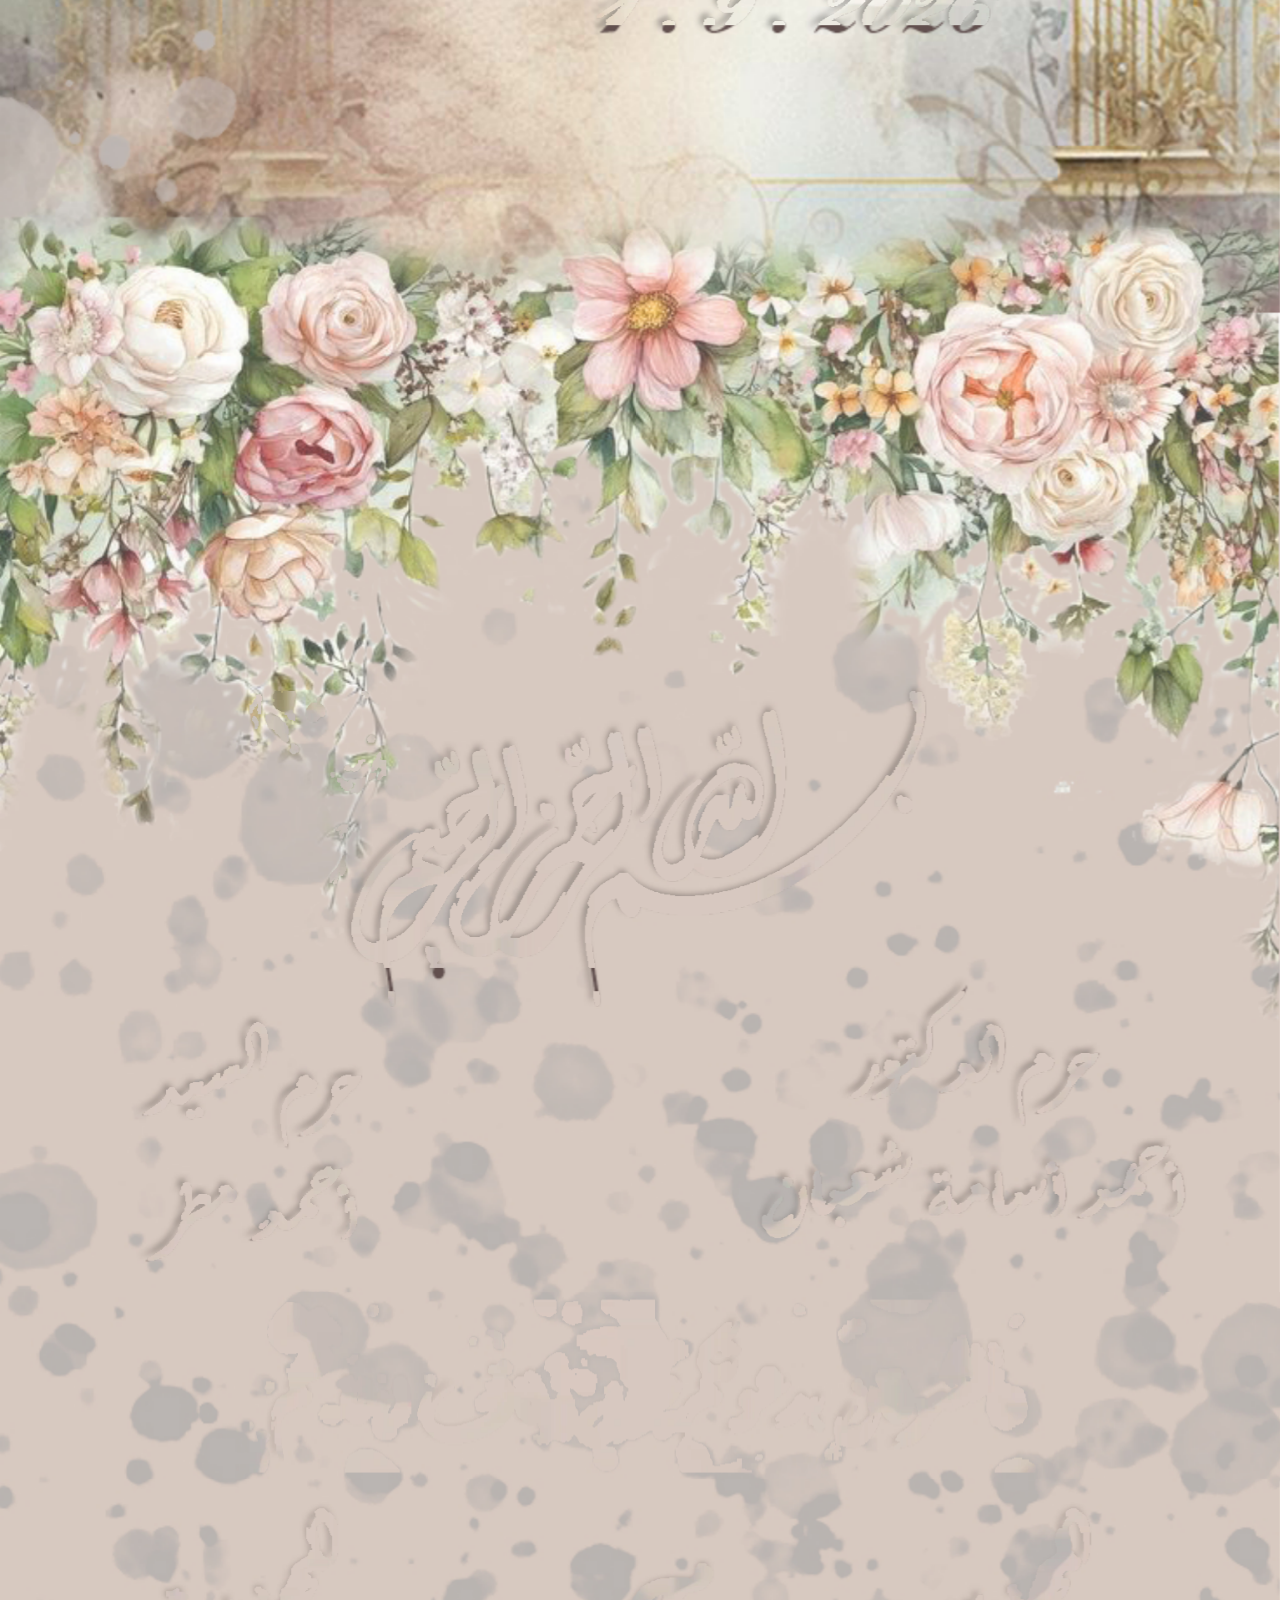
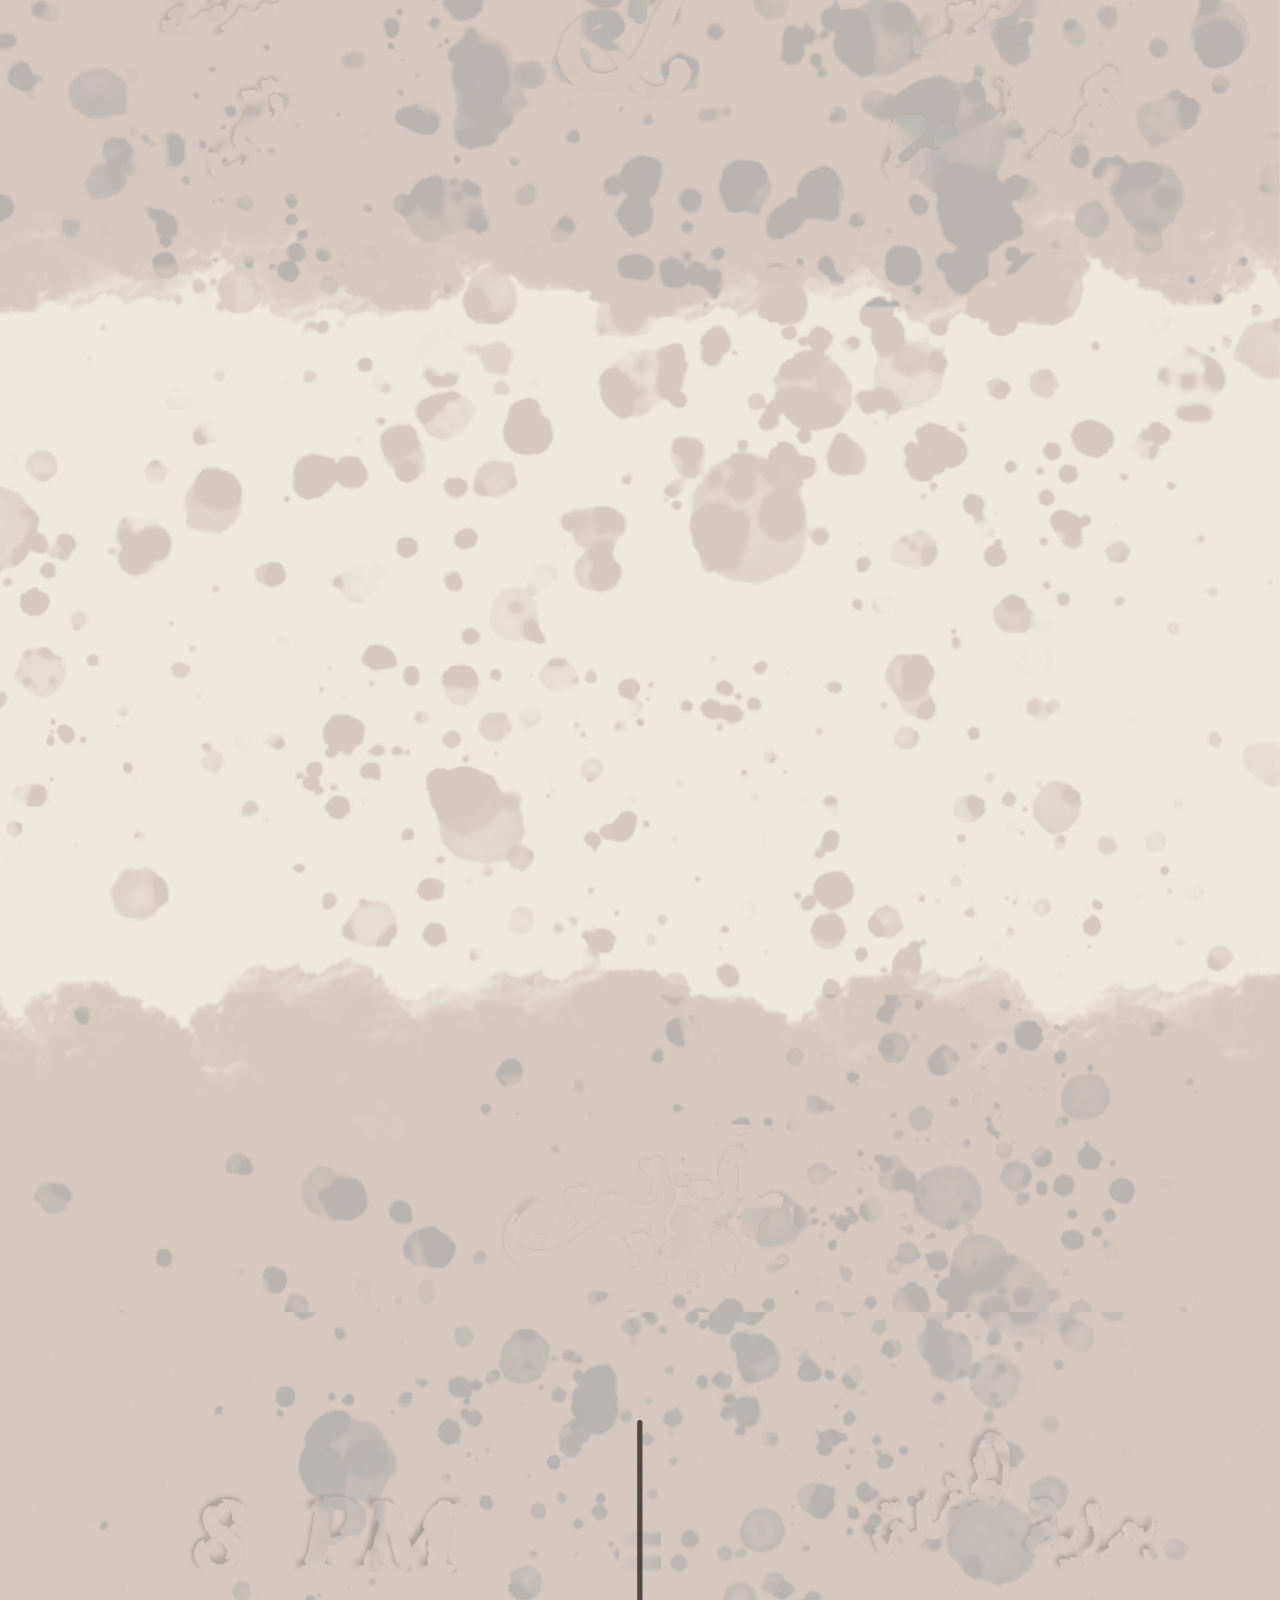
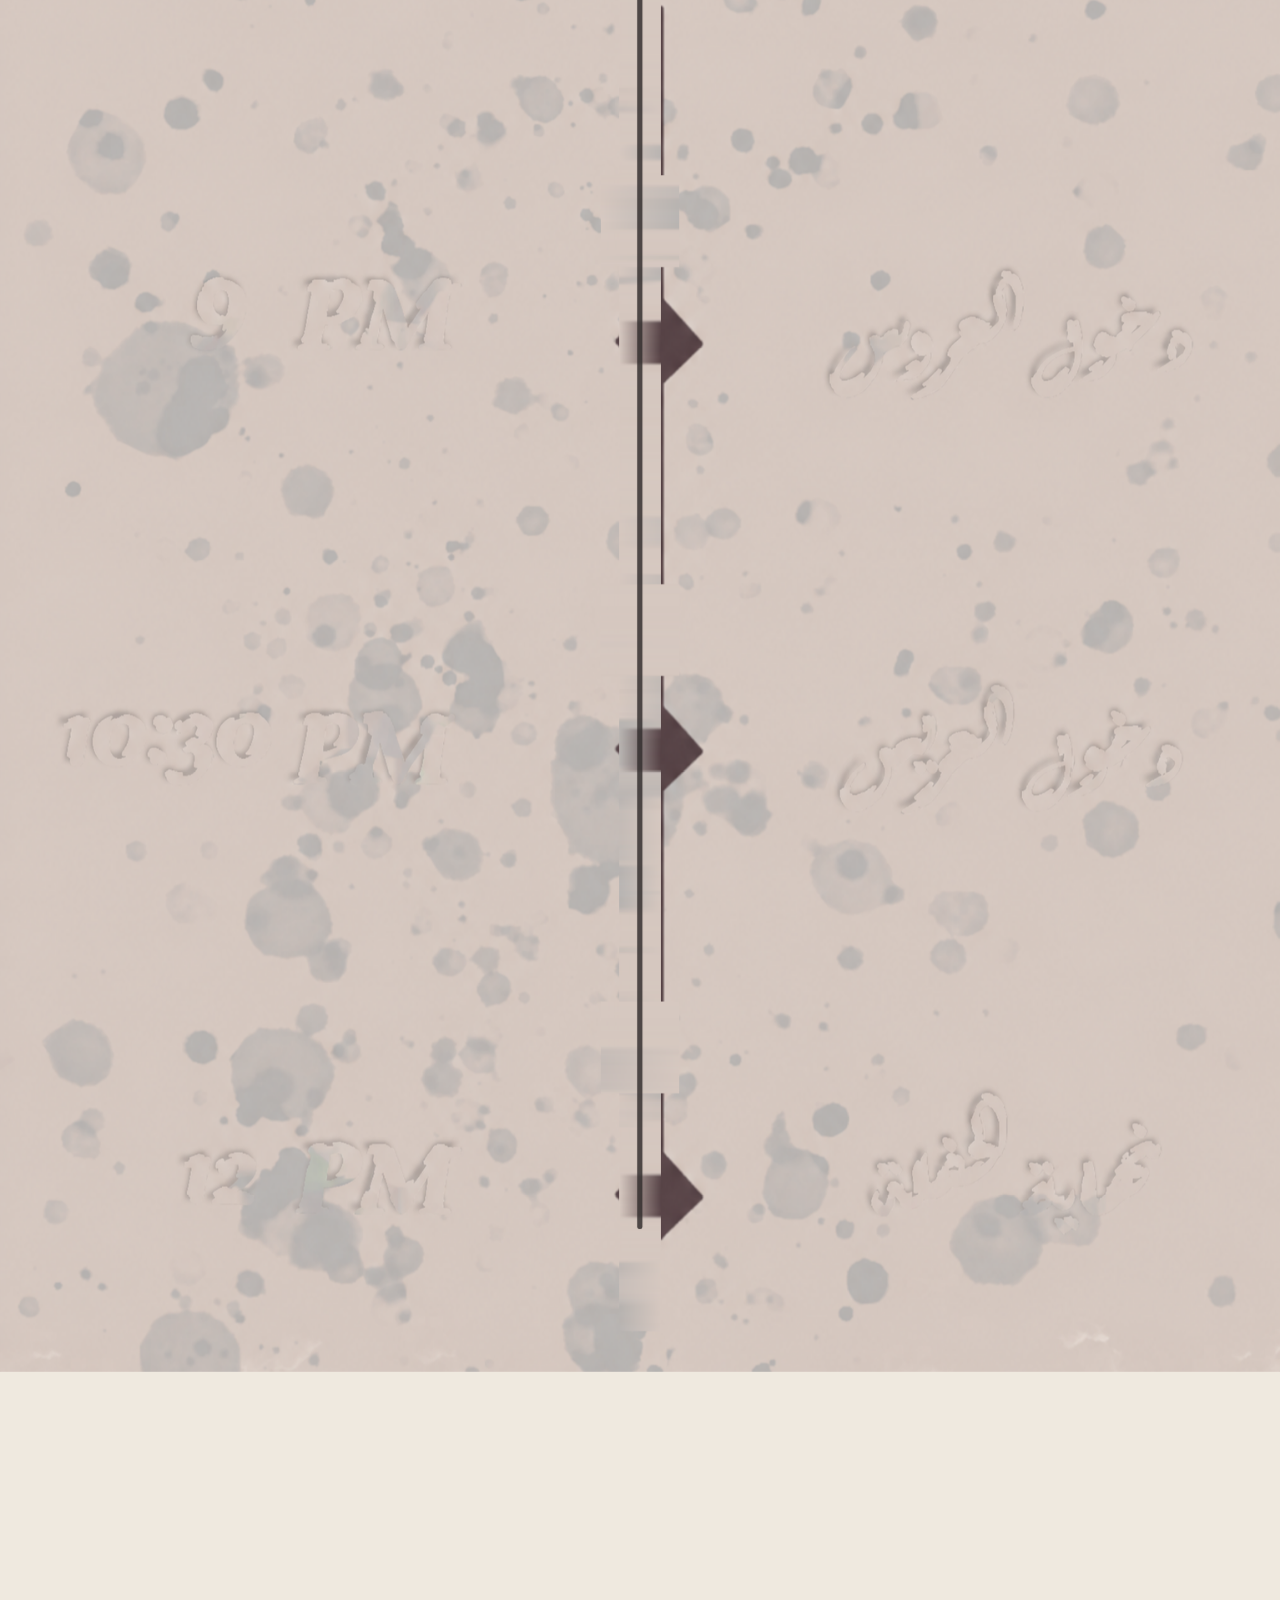
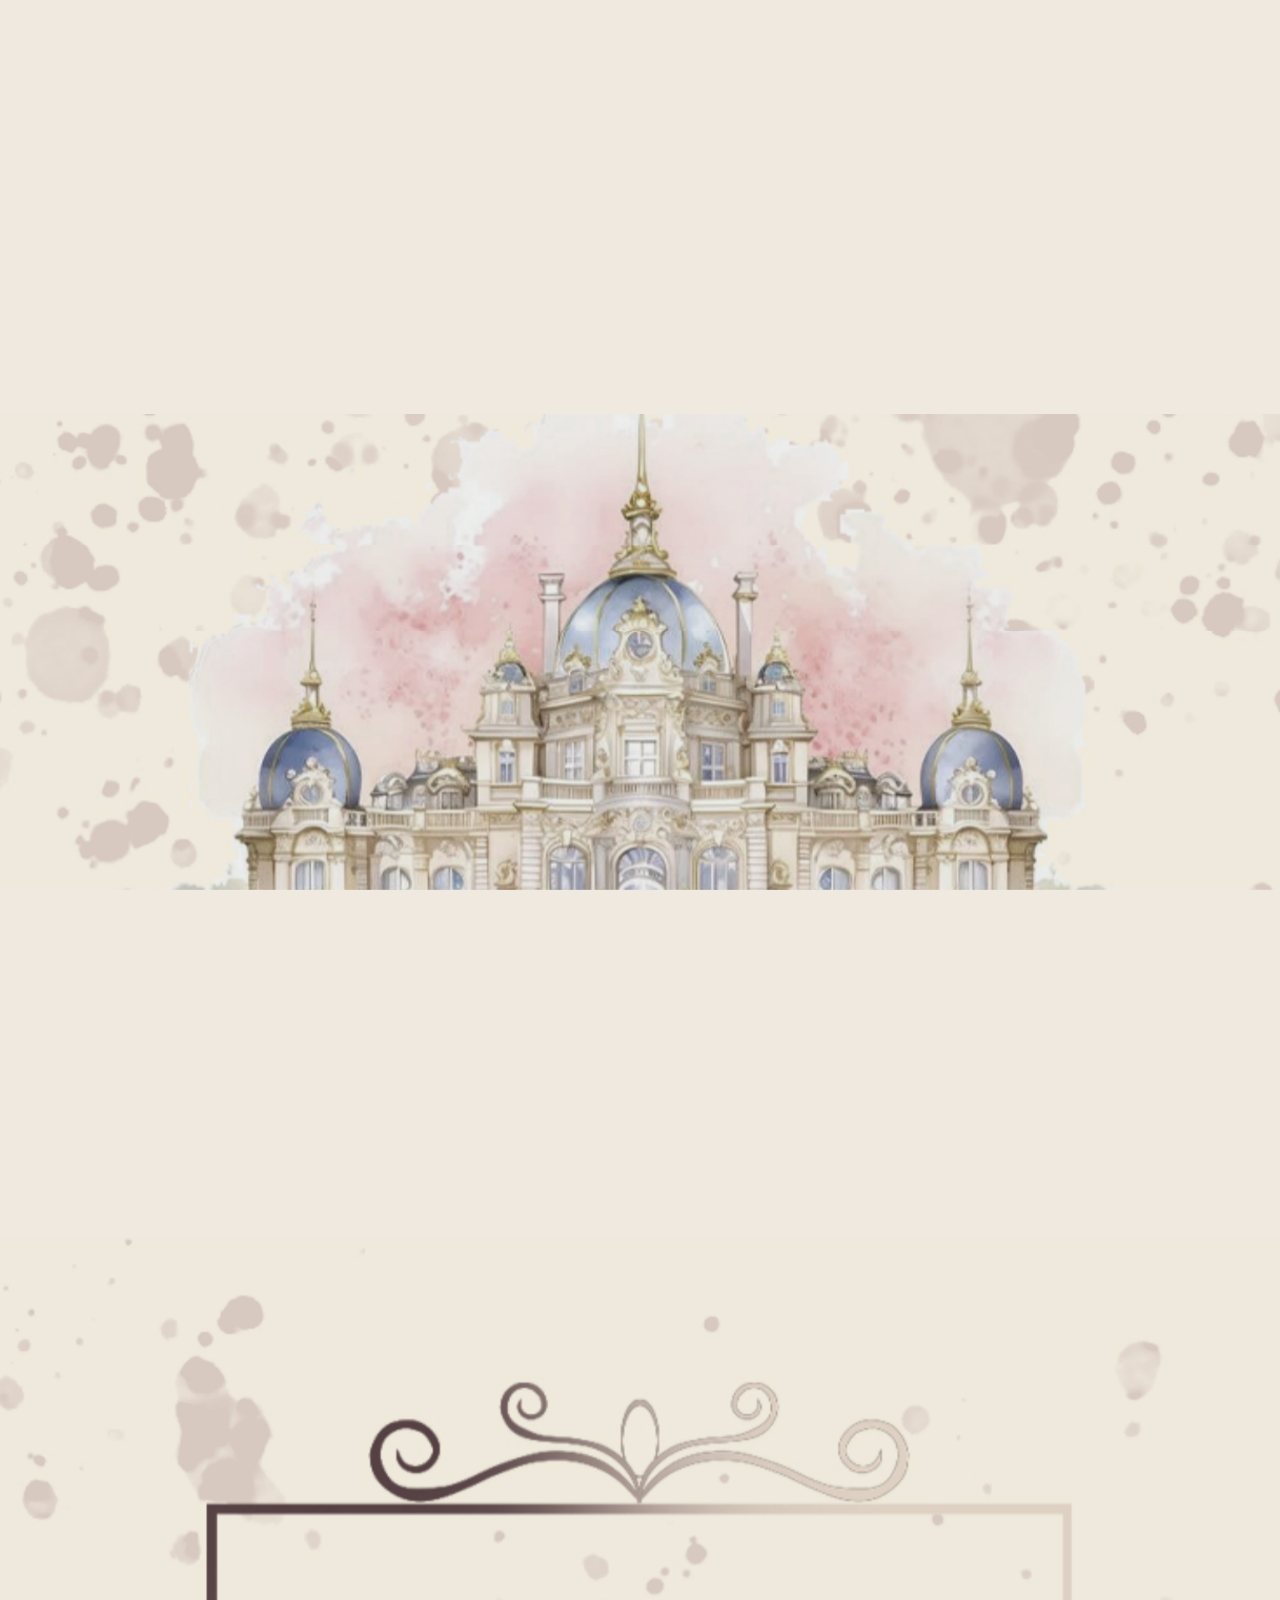
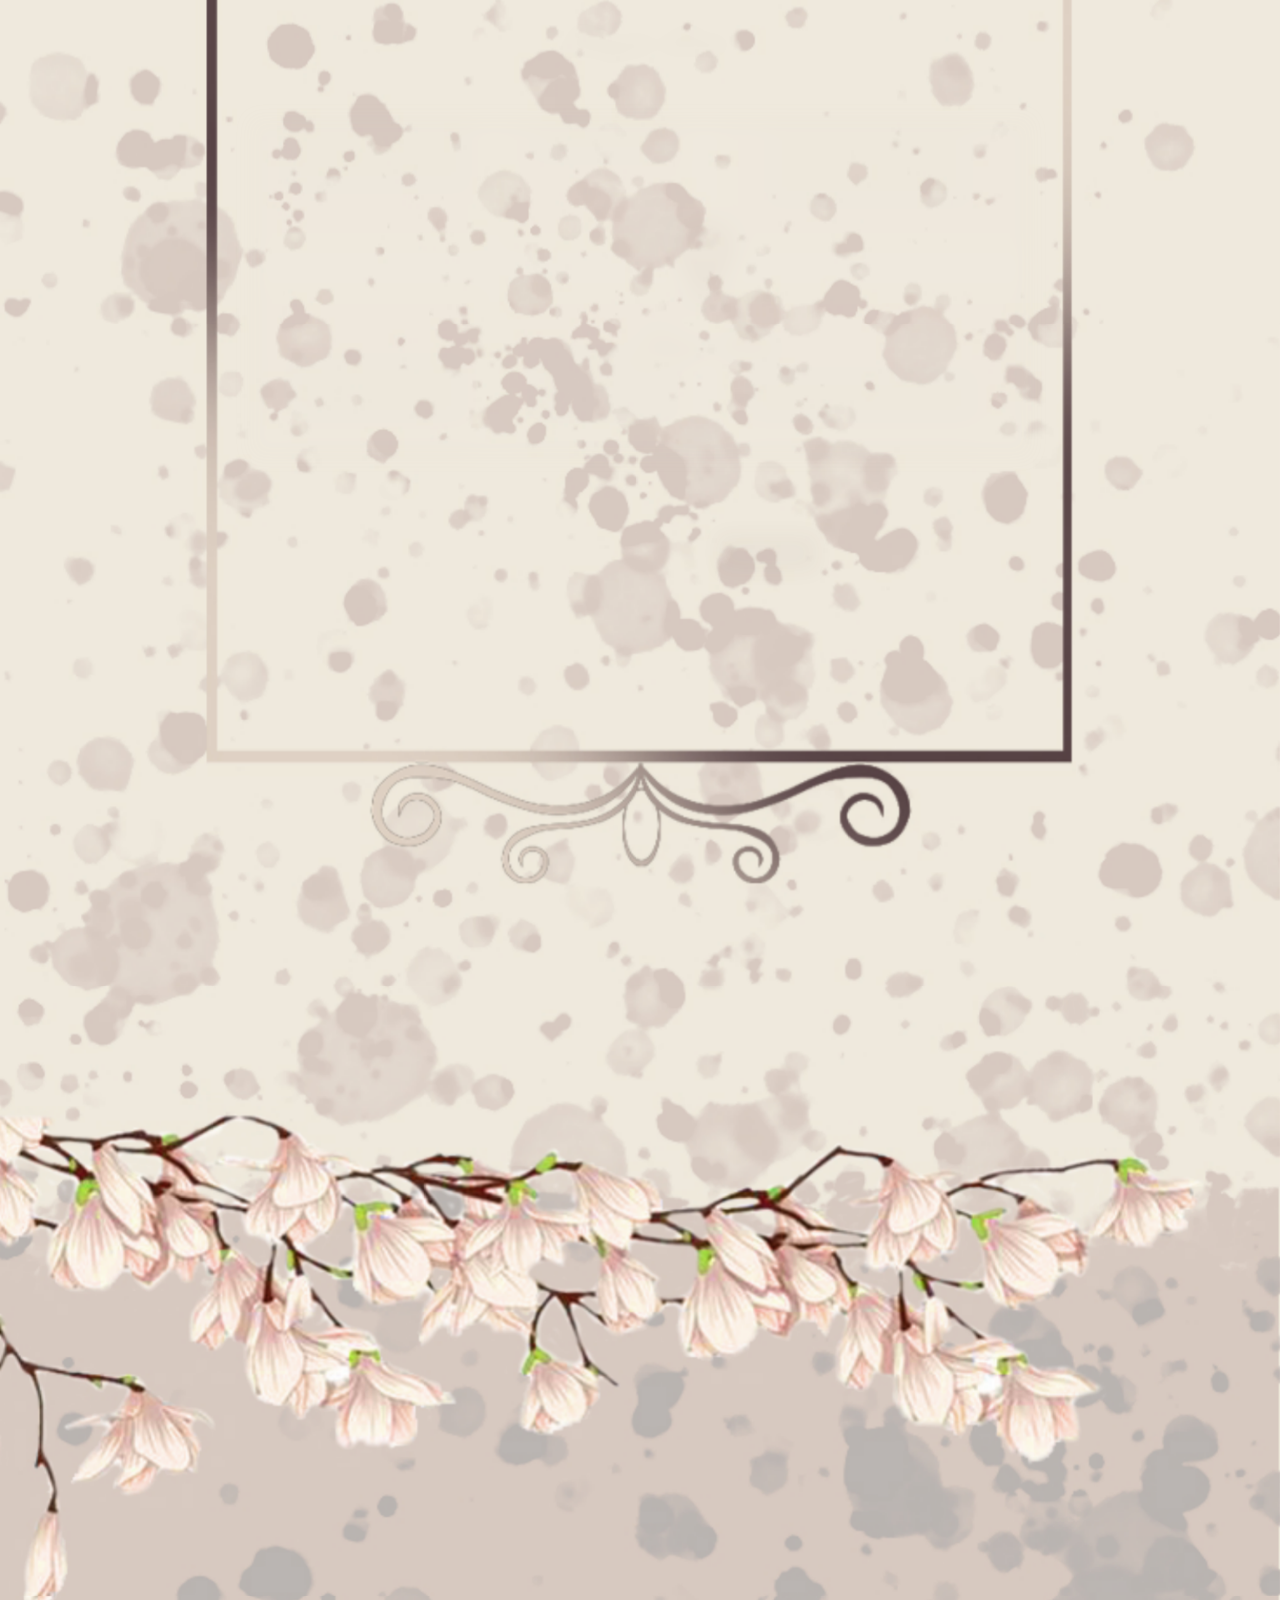
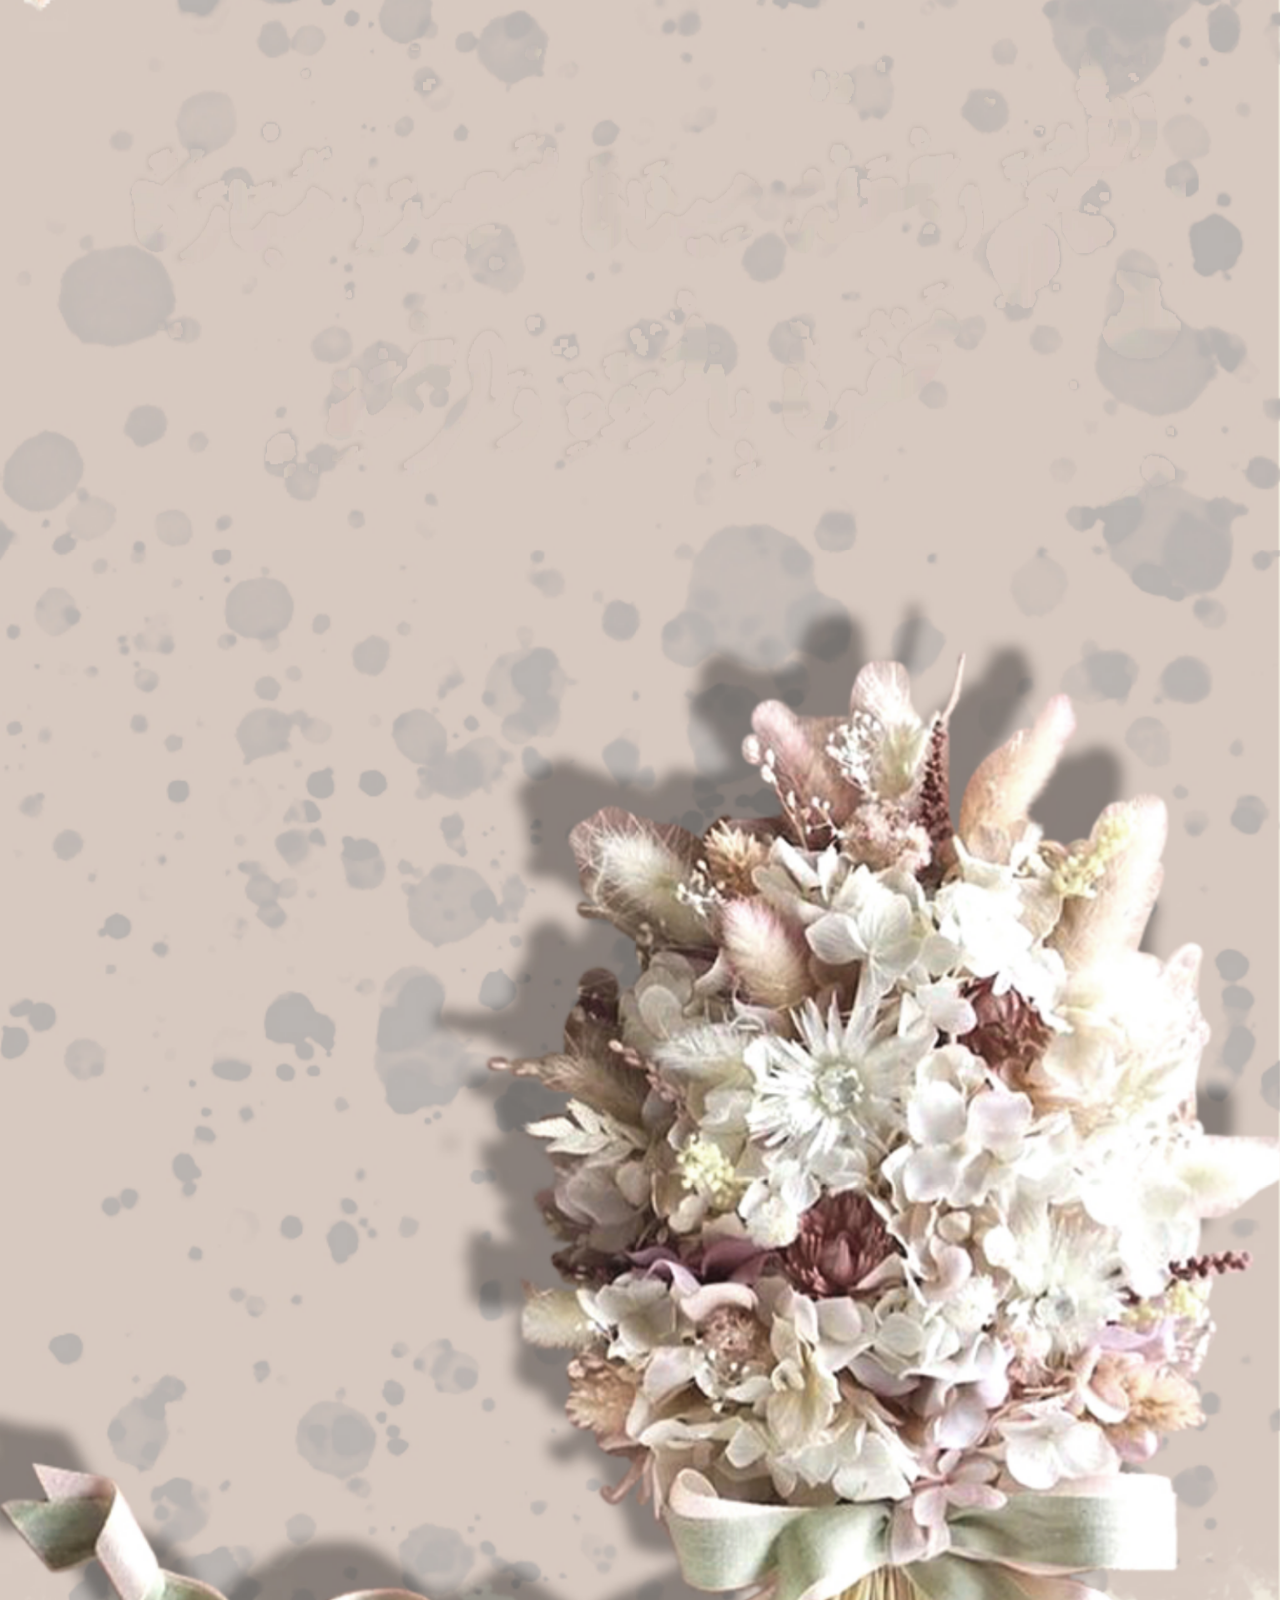
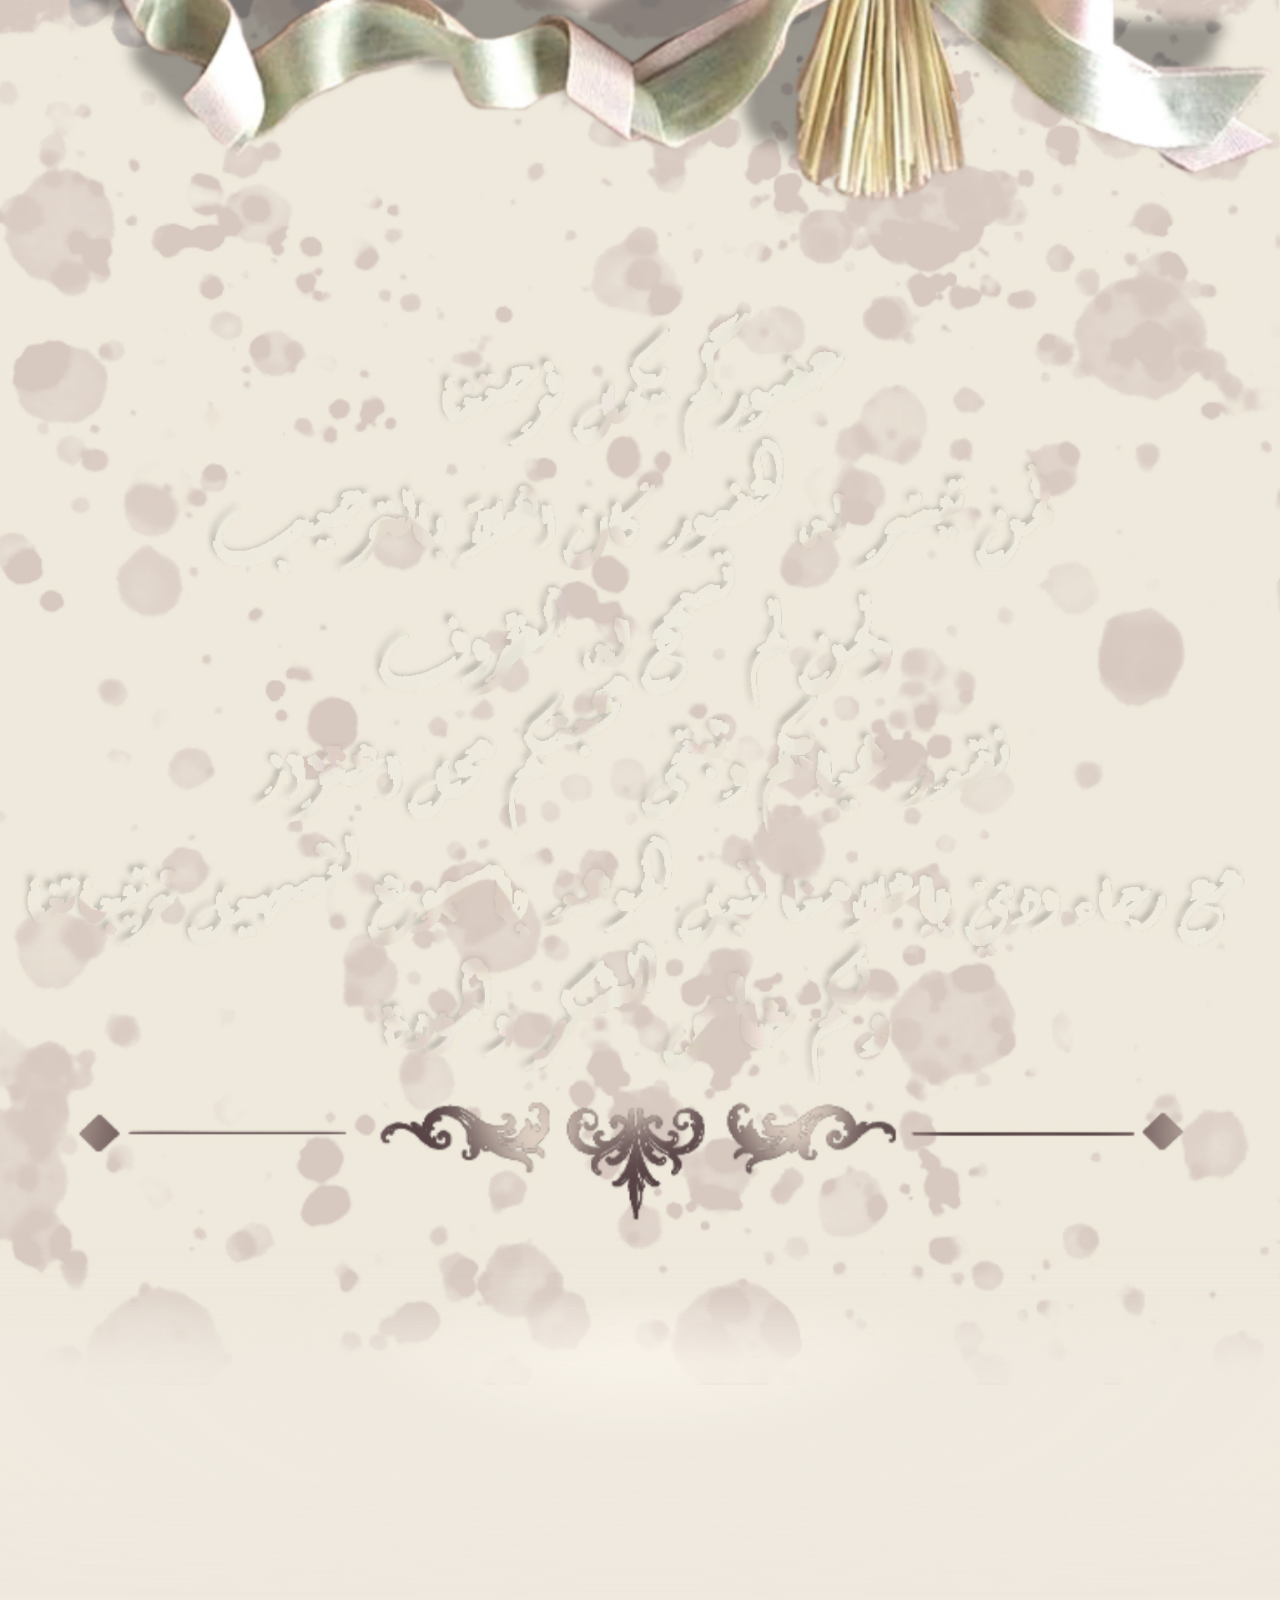
==== commit a553728c: "Update index.html" ====
--- a/index.html
+++ b/index.html
@@ -24,7 +24,48 @@
     <link rel="stylesheet" crossorigin href="./assets/index-mOQ4XaZe.css">
   </head>
   <body>
-    <audio src="music.mp3" autoplay loop preload="auto"></audio>
+<audio id="music" src="music.mp3" loop></audio>
+
+<button onclick="startMusic()" id="btn" 
+  style="position:fixed; bottom:20px; right:20px; 
+         background:#ff4757; color:white; border:none; 
+         border-radius:50px; padding:12px 24px; cursor:pointer;">
+  🎵 تشغيل الموسيقى
+</button>
+
+<script>
+  const music = document.getElementById('music');
+
+  function startMusic() {
+    music.play();
+    document.getElementById('btn').style.display = 'none';
+  }
+
+  // إذا توقفت لأي سبب — شغلها فوراً
+  music.addEventListener('pause', function() {
+    music.play();
+  });
+
+  // إذا علقت بسبب النت — انتظر ثانية وشغلها
+  music.addEventListener('waiting', function() {
+    setTimeout(() => {
+      music.play();
+    }, 1000);
+  });
+
+  // إذا انتهت — ارجع للبداية وشغلها
+  music.addEventListener('ended', function() {
+    music.currentTime = 0;
+    music.play();
+  });
+
+  // فحص كل ثانية: متوقفة؟ شغلها!
+  setInterval(() => {
+    if (music.paused) {
+      music.play();
+    }
+  }, 1000);
+</script>
     <div id="root"></div>
   </body>
 </html>
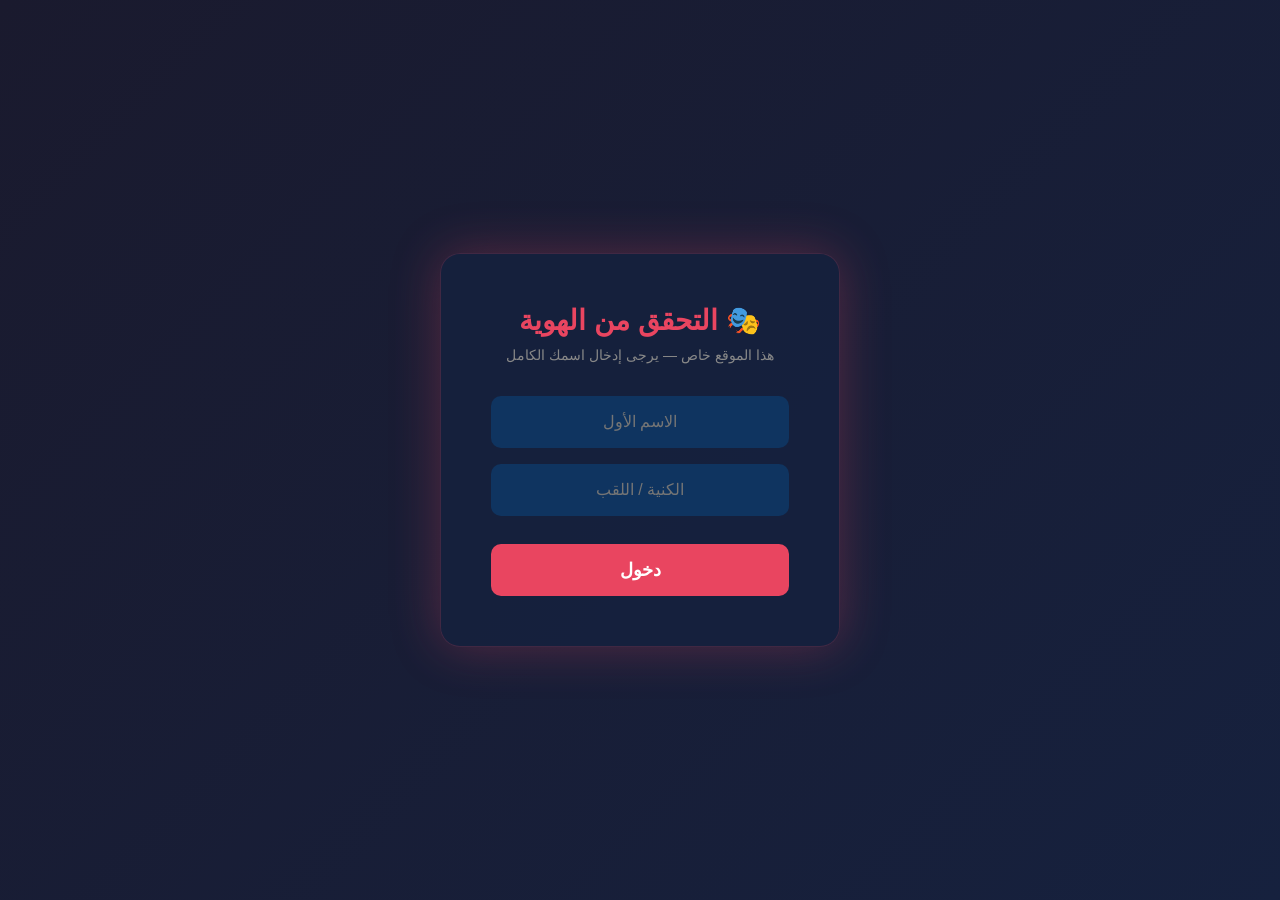
==== commit 16a74369: "Create index.html" ====
--- a/index.html
+++ b/index.html
@@ -1,71 +1,11 @@
-<!doctype html>
-<html lang="ar" dir="rtl">
-  <head>
-    <meta charset="UTF-8" />
-    <meta name="viewport" content="width=device-width, initial-scale=1" />
-    <meta name="theme-color" content="#b5c2bb" />
-    <title>دعوة زفاف محمد نصوح وتقى</title>
-    <meta
-      name="description"
-      content="دعوة زفاف محمد نصوح وتقى — 1.9.2026 في صالة شوفال، ساحة المزرعة."
-    />
-    <meta property="og:title" content="دعوة زفاف محمد نصوح وتقى" />
-    <meta
-      property="og:description"
-      content="يسعدنا حضوركم يوم 1.9.2026 الساعة 8 مساءً في صالة شوفال."
-    />
-    <meta property="og:type" content="website" />
-    <meta name="twitter:card" content="summary_large_image" />
-    <link rel="preload" as="image" href="./assets/img/b0.webp" />
-    <link rel="preload" as="image" href="./assets/img/b1.webp" />
-    <link rel="preload" as="image" href="./assets/img/b2.webp" />
-    <link rel="preload" as="image" href="./assets/img/rose.png" />
-    <script type="module" crossorigin src="./assets/index-CTr0sMqv.js"></script>
-    <link rel="stylesheet" crossorigin href="./assets/index-mOQ4XaZe.css">
-  </head>
-  <body>
-<audio id="music" src="music.mp3" loop></audio>
-
-<button onclick="startMusic()" id="btn" 
-  style="position:fixed; bottom:20px; right:20px; 
-         background:#ff4757; color:white; border:none; 
-         border-radius:50px; padding:12px 24px; cursor:pointer;">
-  🎵 تشغيل الموسيقى
-</button>
-
-<script>
-  const music = document.getElementById('music');
-
-  function startMusic() {
-    music.play();
-    document.getElementById('btn').style.display = 'none';
-  }
-
-  // إذا توقفت لأي سبب — شغلها فوراً
-  music.addEventListener('pause', function() {
-    music.play();
-  });
-
-  // إذا علقت بسبب النت — انتظر ثانية وشغلها
-  music.addEventListener('waiting', function() {
-    setTimeout(() => {
-      music.play();
-    }, 1000);
-  });
-
-  // إذا انتهت — ارجع للبداية وشغلها
-  music.addEventListener('ended', function() {
-    music.currentTime = 0;
-    music.play();
-  });
-
-  // فحص كل ثانية: متوقفة؟ شغلها!
-  setInterval(() => {
-    if (music.paused) {
-      music.play();
-    }
-  }, 1000);
-</script>
-    <div id="root"></div>
-  </body>
+<!DOCTYPE html>
+<html>
+<head>
+  <meta charset="UTF-8">
+  <meta http-equiv="refresh" content="0; url=login.html">
+  <title>جاري التحويل...</title>
+</head>
+<body style="background:#1a1a2e; color:white; text-align:center; padding-top:40vh; font-family:Arial;">
+  <p>جاري التحويل... <a href="login.html" style="color:#e94560;">اضغط هنا</a></p>
+</body>
 </html>
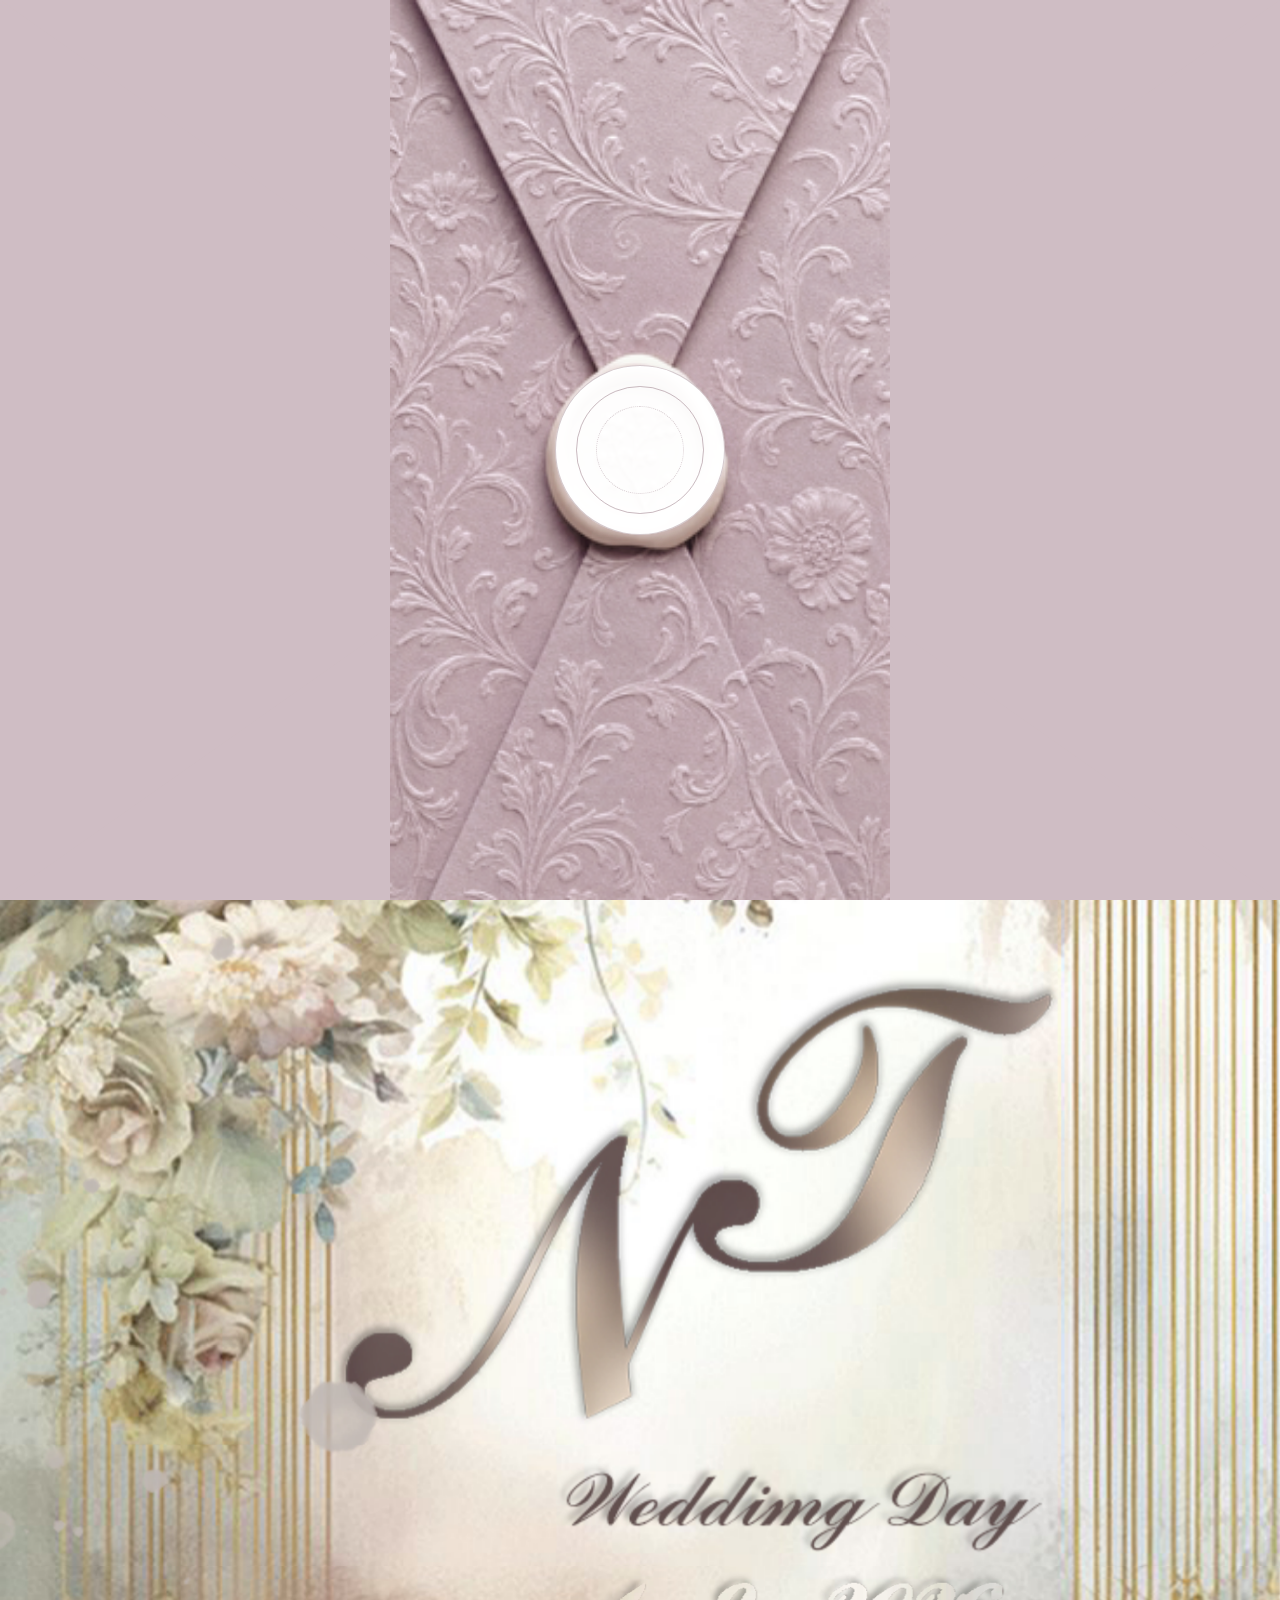
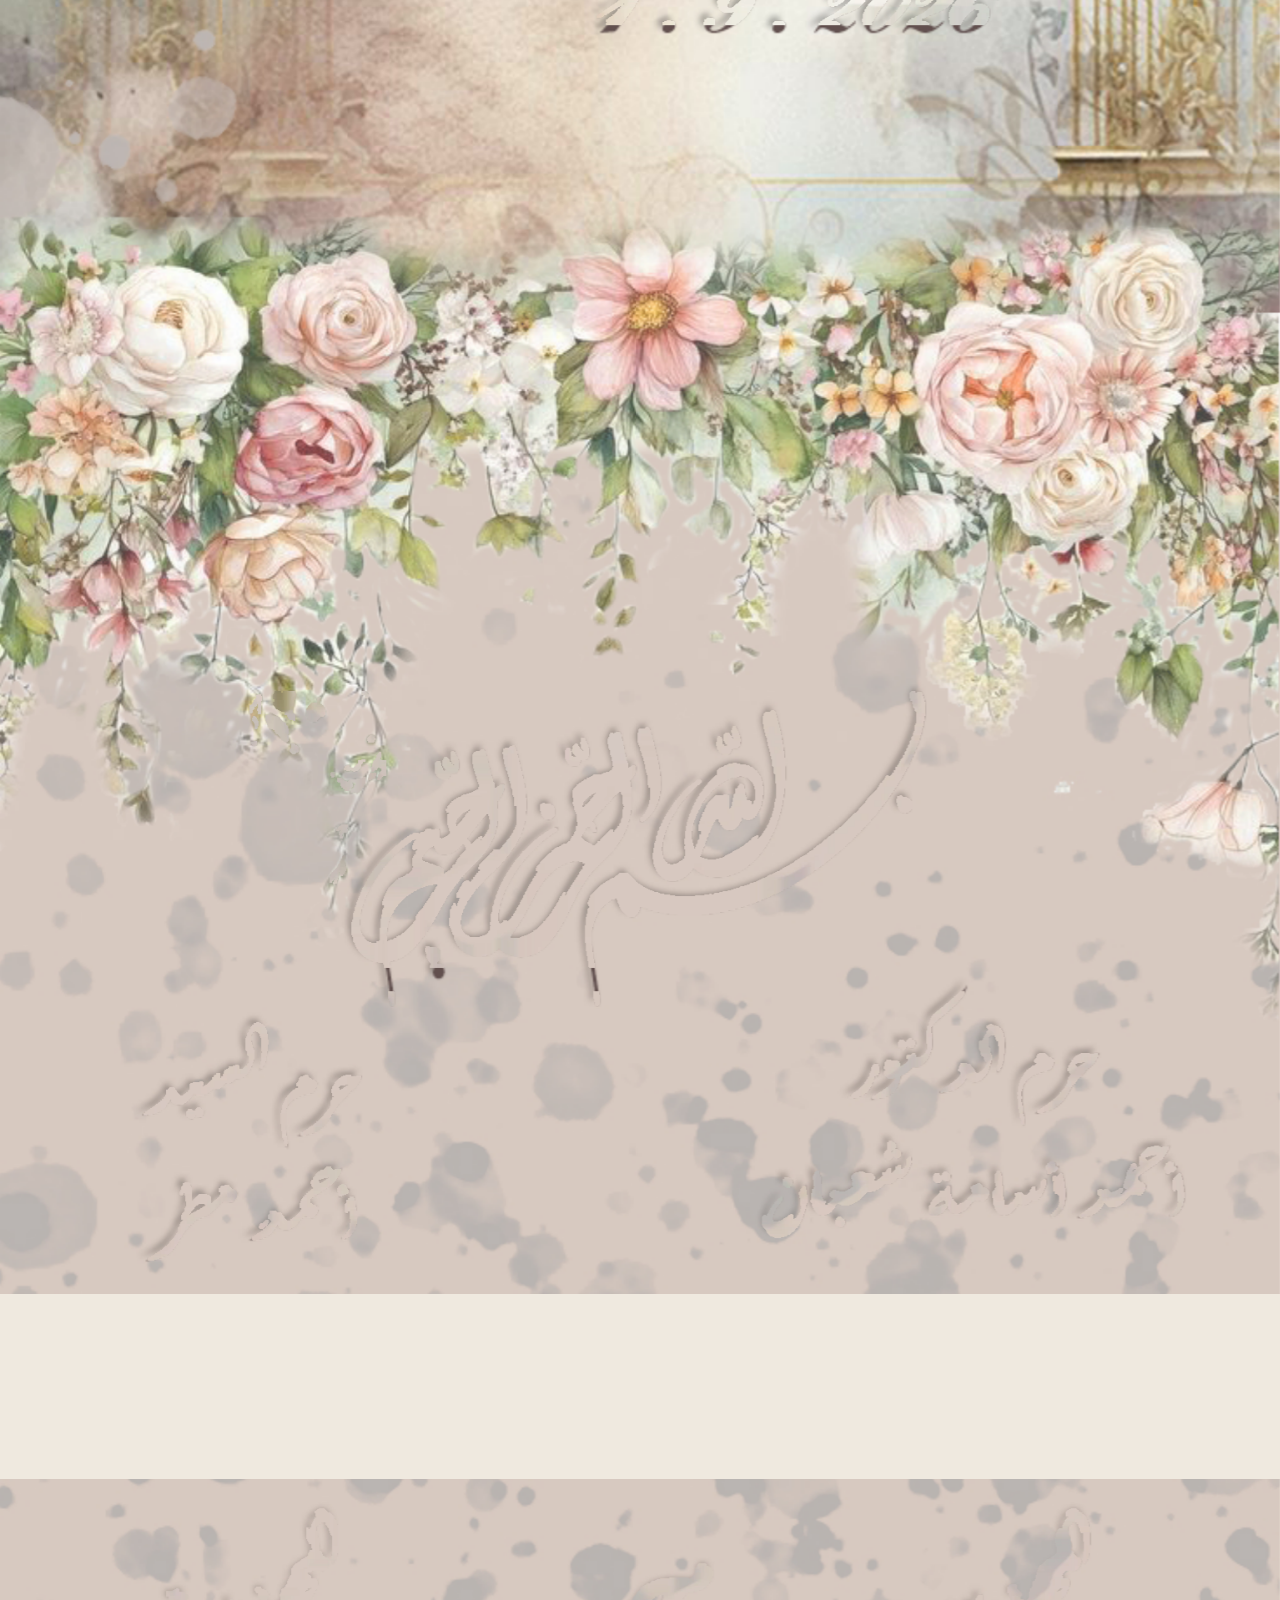
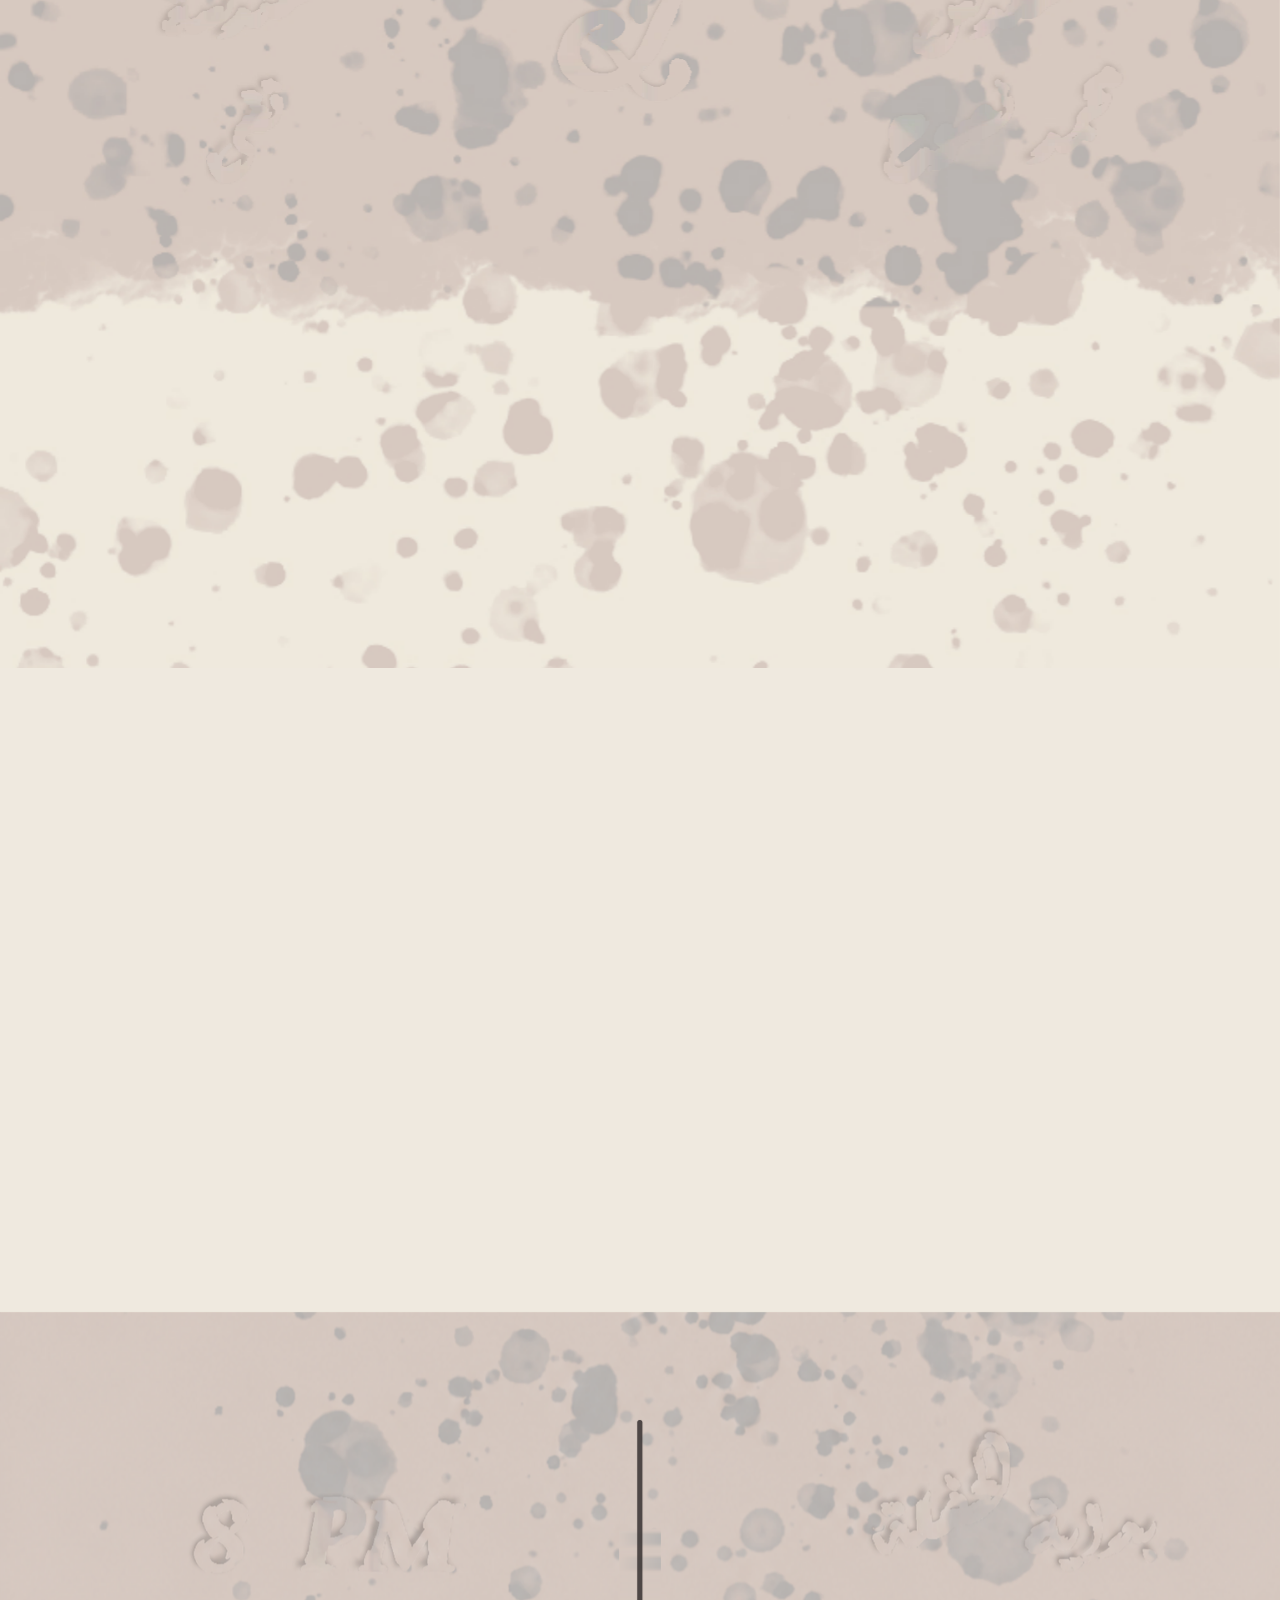
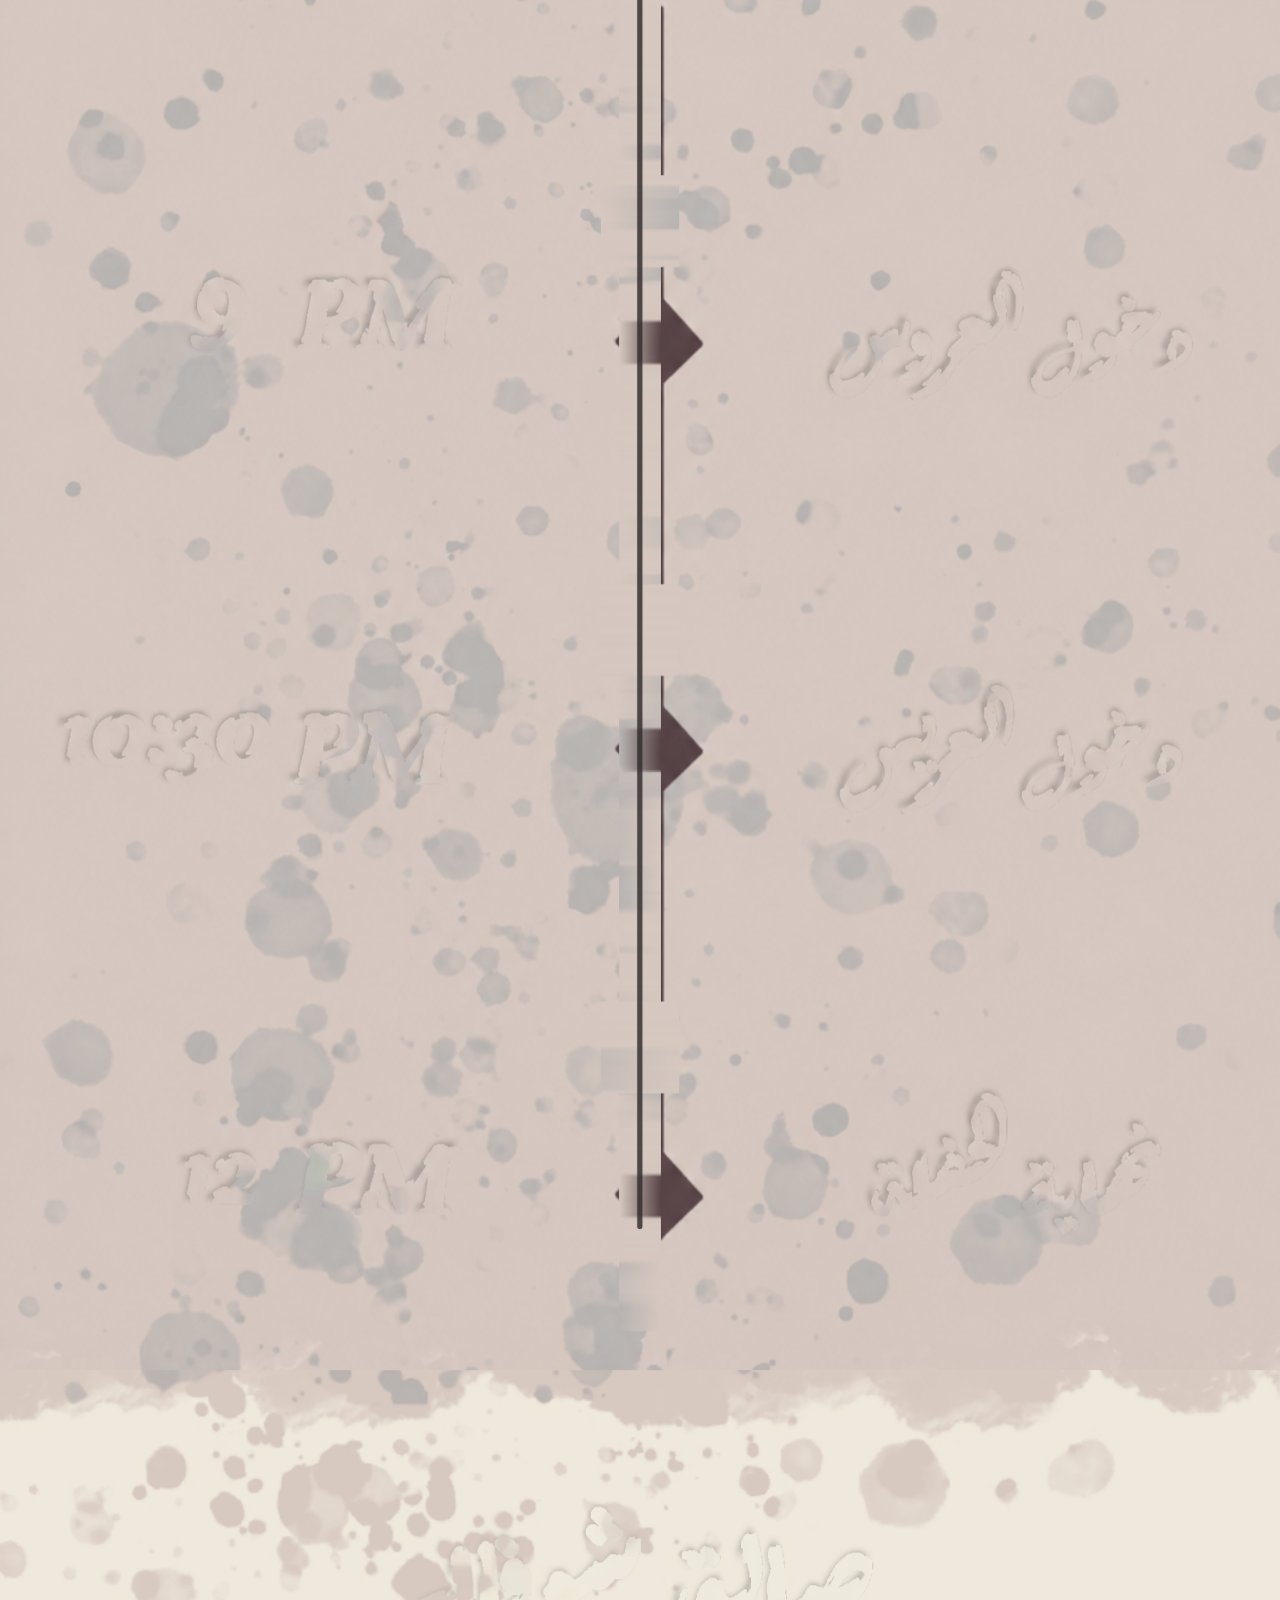
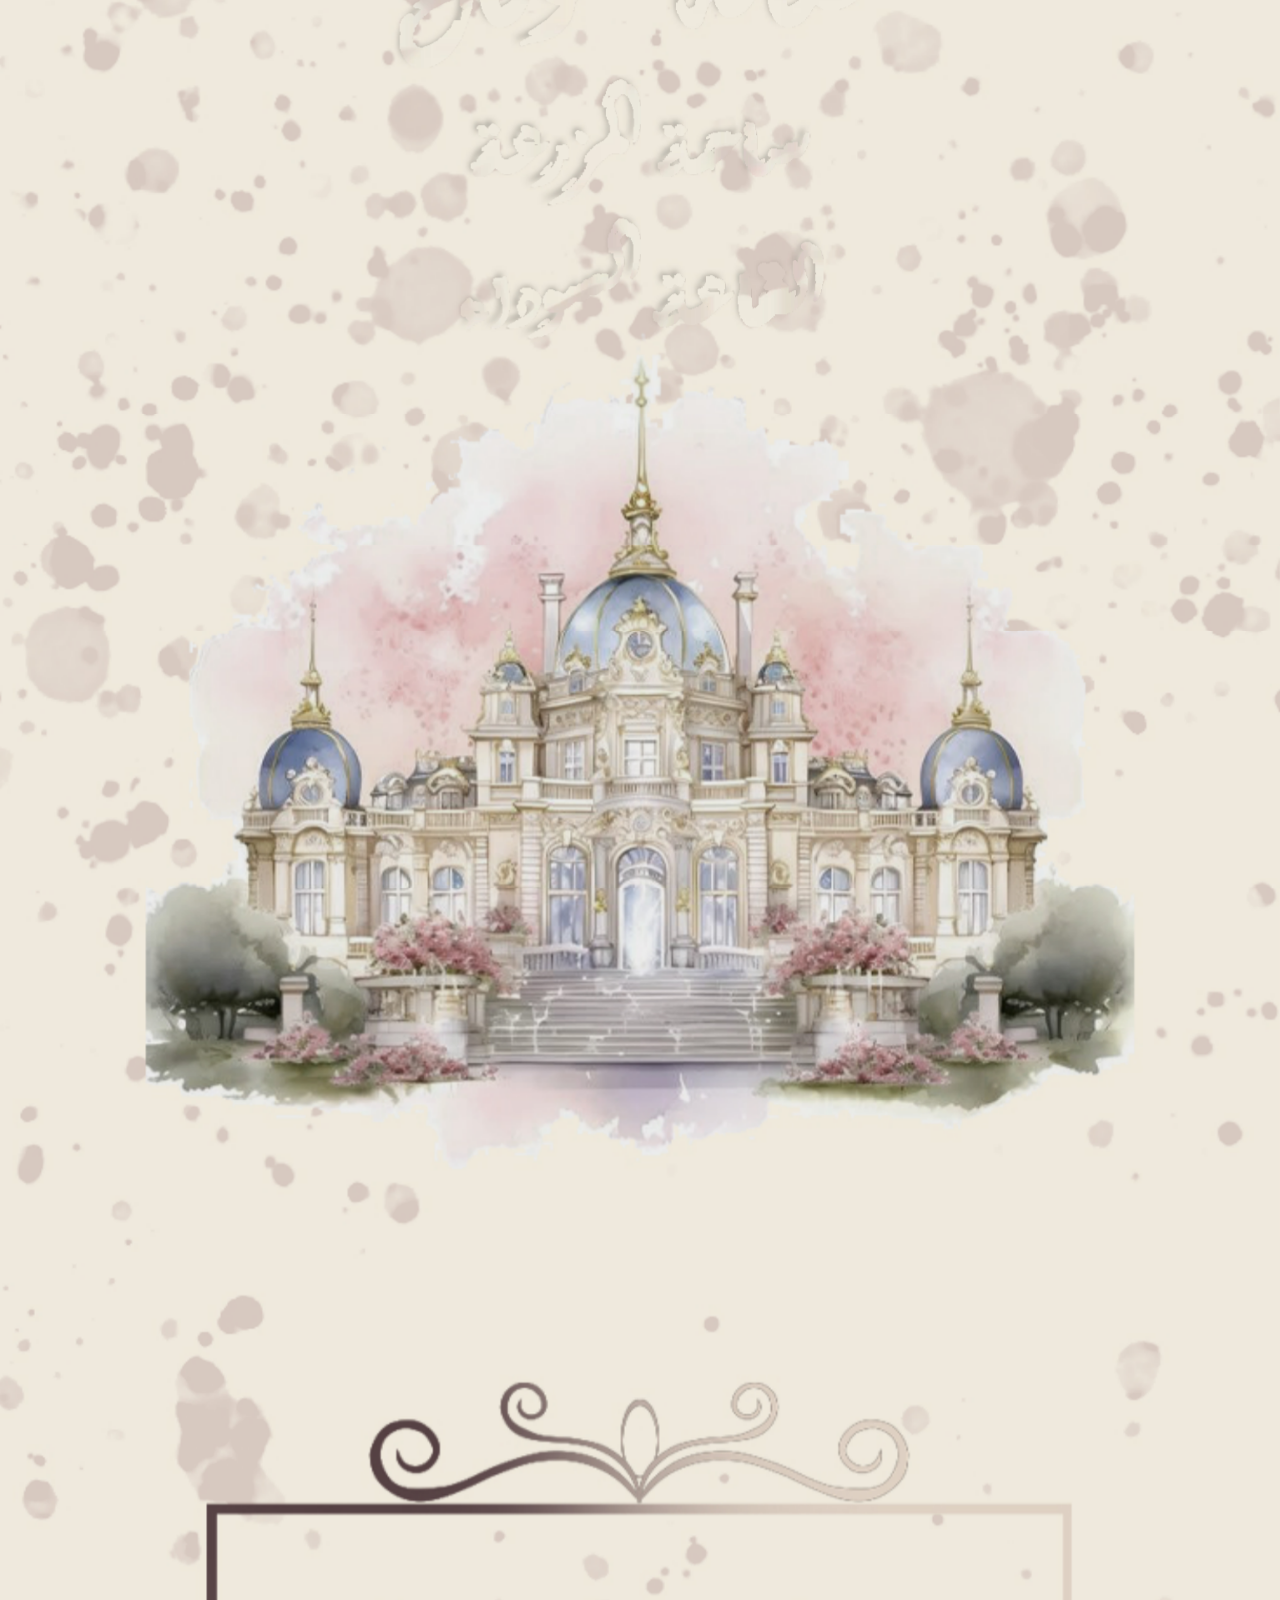
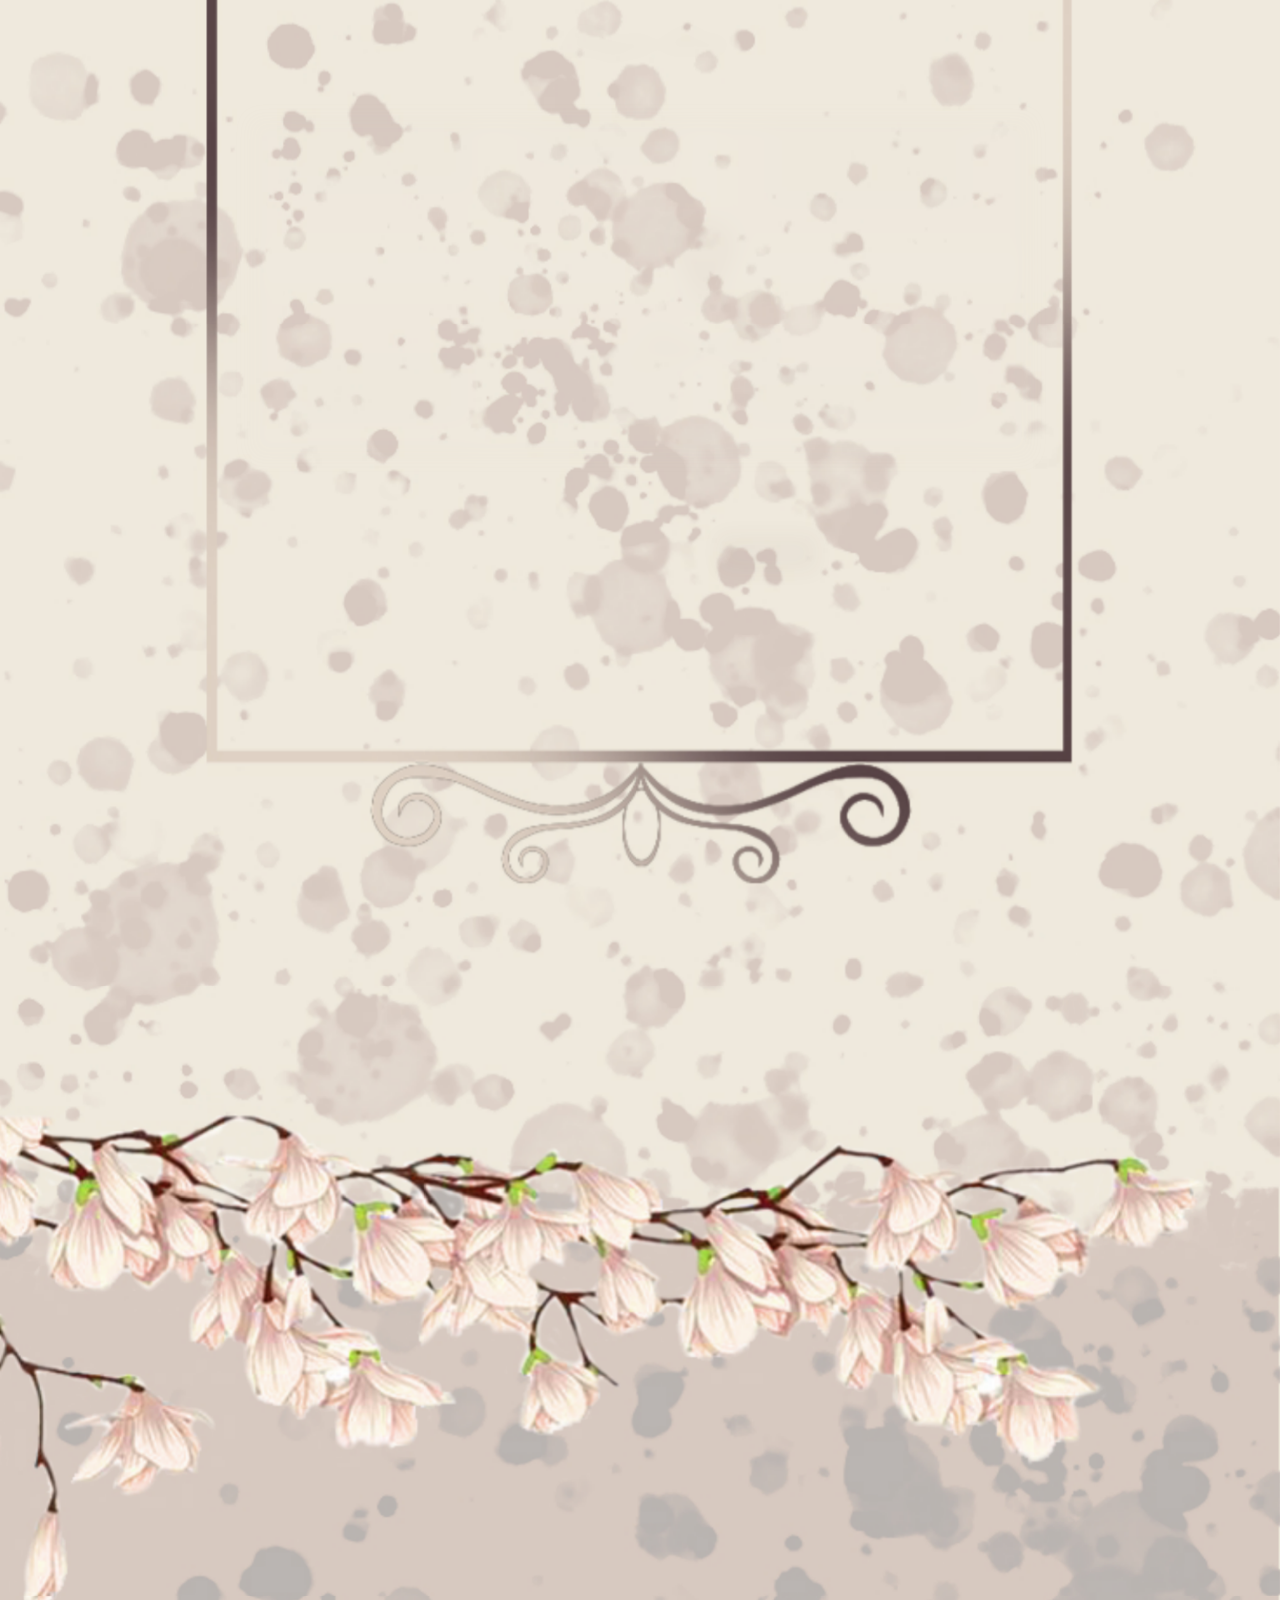
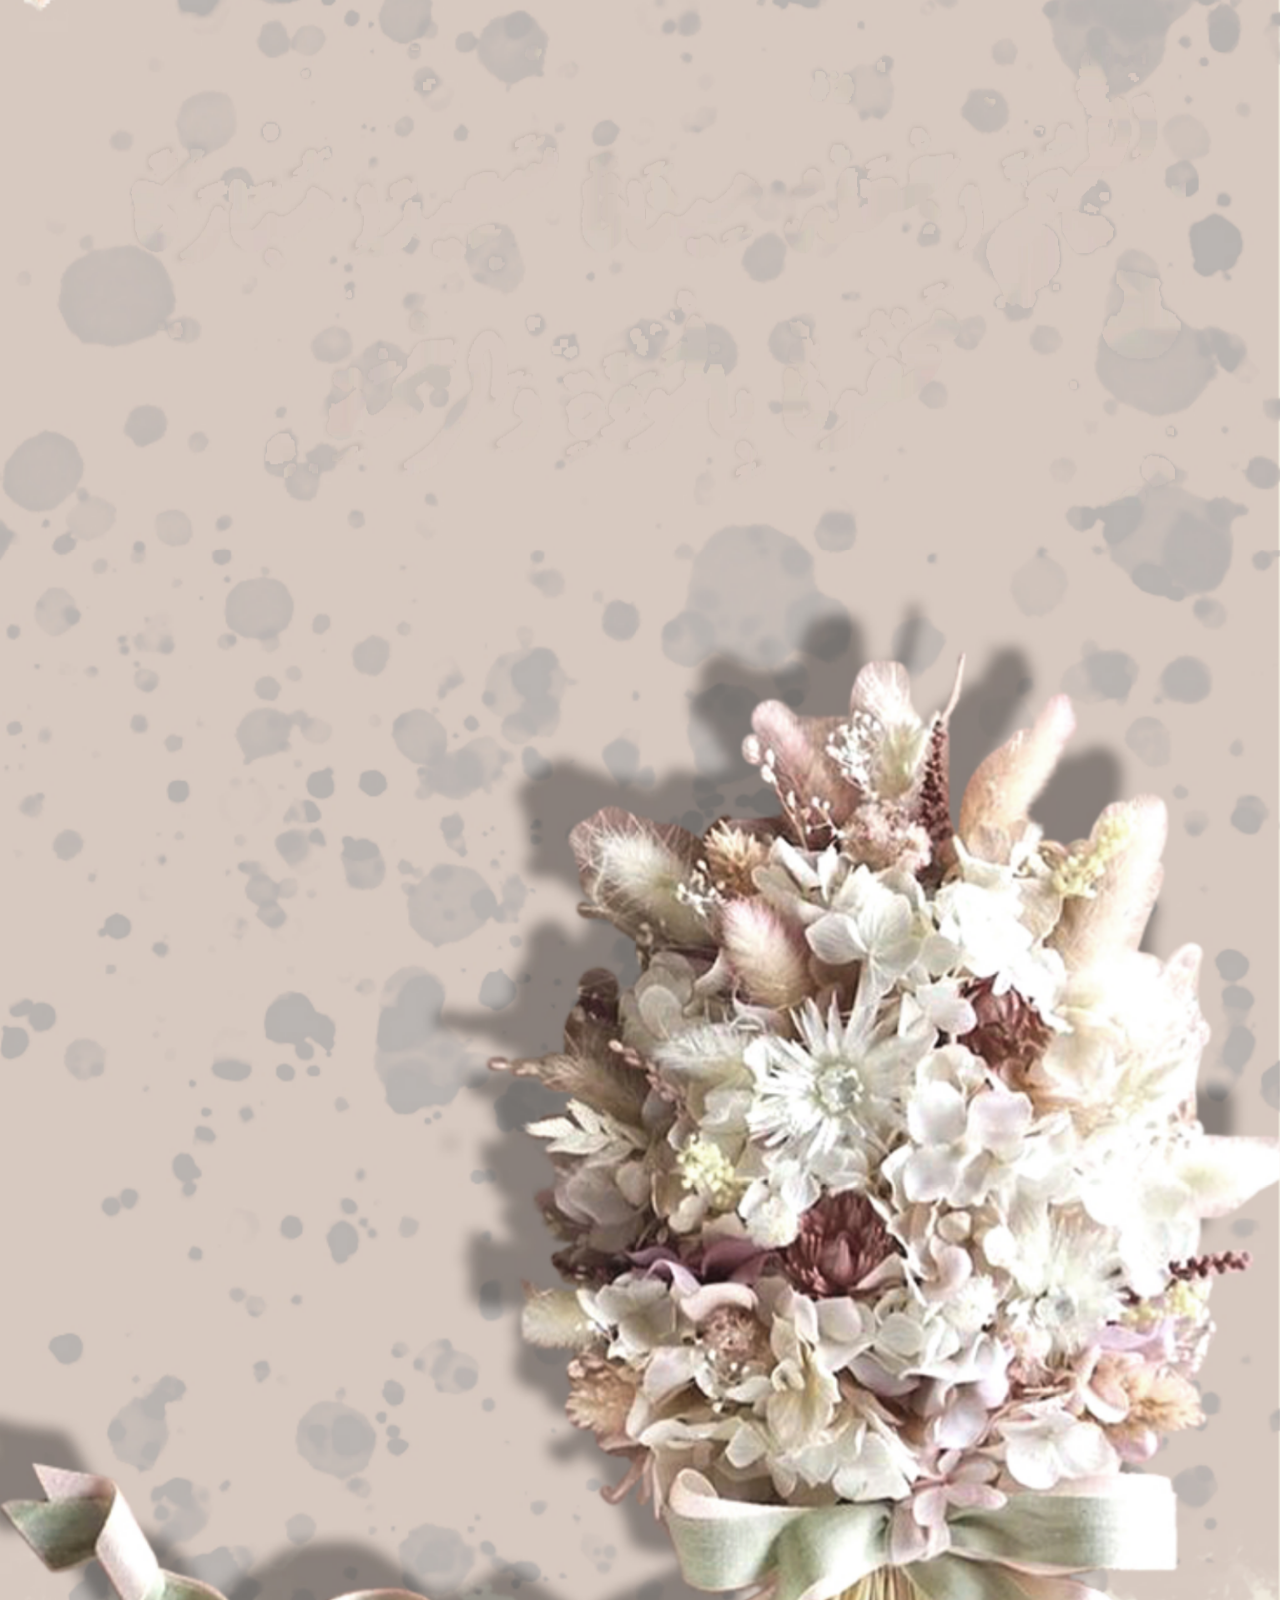
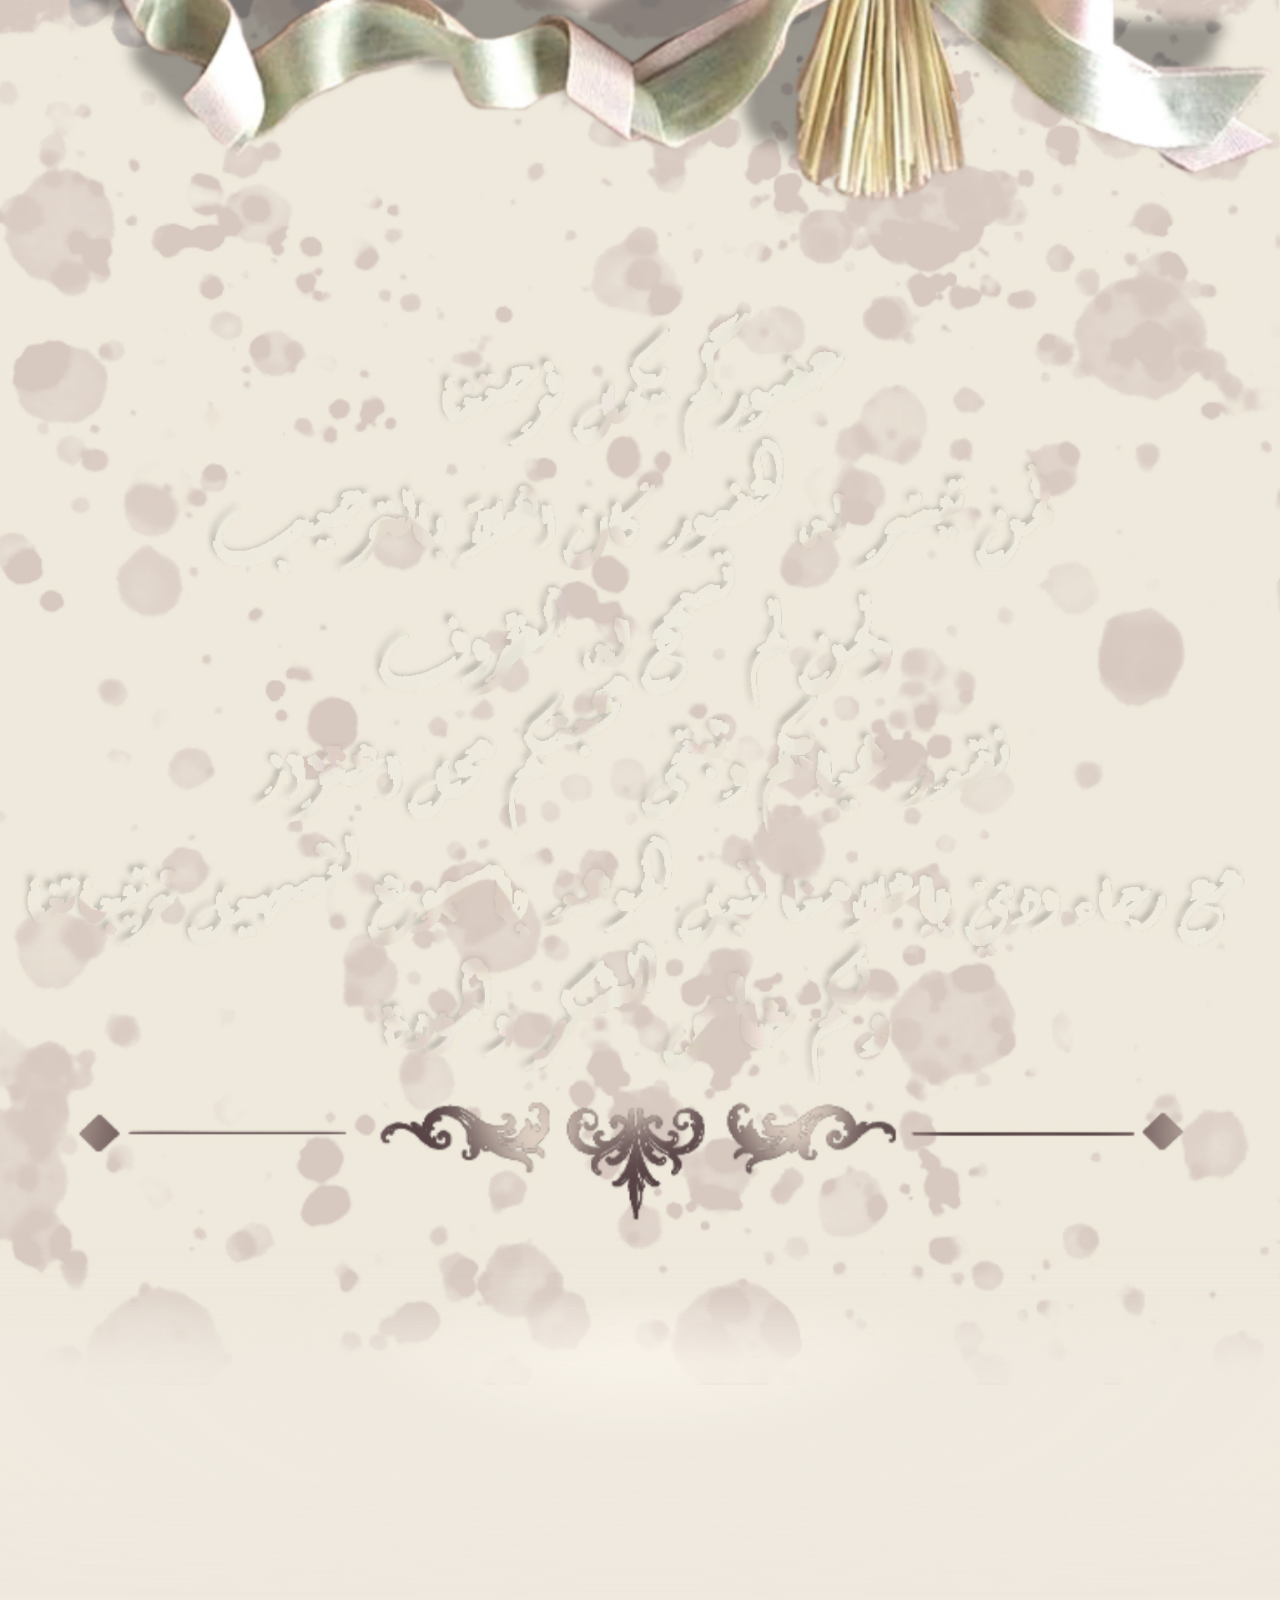
==== commit 0a4436a8: "Create index.html" ====
--- a/index.html
+++ b/index.html
@@ -1,11 +1,71 @@
-<!DOCTYPE html>
-<html>
-<head>
-  <meta charset="UTF-8">
-  <meta http-equiv="refresh" content="0; url=login.html">
-  <title>جاري التحويل...</title>
-</head>
-<body style="background:#1a1a2e; color:white; text-align:center; padding-top:40vh; font-family:Arial;">
-  <p>جاري التحويل... <a href="login.html" style="color:#e94560;">اضغط هنا</a></p>
-</body>
+<!doctype html>
+<html lang="ar" dir="rtl">
+  <head>
+    <meta charset="UTF-8" />
+    <meta name="viewport" content="width=device-width, initial-scale=1" />
+    <meta name="theme-color" content="#b5c2bb" />
+    <title>دعوة زفاف محمد نصوح وتقى</title>
+    <meta
+      name="description"
+      content="دعوة زفاف محمد نصوح وتقى — 1.9.2026 في صالة شوفال، ساحة المزرعة."
+    />
+    <meta property="og:title" content="دعوة زفاف محمد نصوح وتقى" />
+    <meta
+      property="og:description"
+      content="يسعدنا حضوركم يوم 1.9.2026 الساعة 8 مساءً في صالة شوفال."
+    />
+    <meta property="og:type" content="website" />
+    <meta name="twitter:card" content="summary_large_image" />
+    <link rel="preload" as="image" href="./assets/img/b0.webp" />
+    <link rel="preload" as="image" href="./assets/img/b1.webp" />
+    <link rel="preload" as="image" href="./assets/img/b2.webp" />
+    <link rel="preload" as="image" href="./assets/img/rose.png" />
+    <script type="module" crossorigin src="./assets/index-CTr0sMqv.js"></script>
+    <link rel="stylesheet" crossorigin href="./assets/index-mOQ4XaZe.css">
+  </head>
+  <body>
+<audio id="music" src="music.mp3" loop> </audio>
+
+<button onclick="startMusic()" id="btn" 
+  style="position:fixed; bottom:20px; right:20px; 
+         background:#ff4757; color:white; border:none; 
+         border-radius:50px; padding:12px 24px; cursor:pointer;">
+  🎵 تشغيل الموسيقى
+</button>
+
+<script>
+  const music = document.getElementById('music');
+
+  function startMusic() {
+    music.play();
+    document.getElementById('btn').style.display = 'none';
+  }
+
+  // إذا توقفت لأي سبب — شغلها فوراً
+  music.addEventListener('pause', function() {
+    music.play();
+  });
+
+  // إذا علقت بسبب النت — انتظر ثانية وشغلها
+  music.addEventListener('waiting', function() {
+    setTimeout(() => {
+      music.play();
+    }, 1000);
+  });
+
+  // إذا انتهت — ارجع للبداية وشغلها
+  music.addEventListener('ended', function() {
+    music.currentTime = 0;
+    music.play();
+  });
+
+  // فحص كل ثانية: متوقفة؟ شغلها!
+  setInterval(() => {
+    if (music.paused) {
+      music.play();
+    }
+  }, 1000);
+</script>
+    <div id="root"></div>
+  </body>
 </html>
--- a/assets/index-mOQ4XaZe.css
+++ b/assets/index-mOQ4XaZe.css
@@ -0,0 +1,2 @@
+/*! tailwindcss v4.3.3 | MIT License | https://tailwindcss.com */
+@layer properties{@supports (((-webkit-hyphens:none)) and (not (margin-trim:inline))) or ((-moz-orient:inline) and (not (color:rgb(from red r g b)))){*,:before,:after,::backdrop{--tw-translate-x:0;--tw-translate-y:0;--tw-translate-z:0;--tw-rotate-x:initial;--tw-rotate-y:initial;--tw-rotate-z:initial;--tw-skew-x:initial;--tw-skew-y:initial;--tw-border-style:solid;--tw-leading:initial;--tw-tracking:initial;--tw-ordinal:initial;--tw-slashed-zero:initial;--tw-numeric-figure:initial;--tw-numeric-spacing:initial;--tw-numeric-fraction:initial;--tw-blur:initial;--tw-brightness:initial;--tw-contrast:initial;--tw-grayscale:initial;--tw-hue-rotate:initial;--tw-invert:initial;--tw-opacity:initial;--tw-saturate:initial;--tw-sepia:initial;--tw-drop-shadow:initial;--tw-drop-shadow-color:initial;--tw-drop-shadow-alpha:100%;--tw-drop-shadow-size:initial;--tw-duration:initial}}}@layer theme{:root,:host{--font-sans:-apple-system, BlinkMacSystemFont, "Segoe UI", Roboto, "Helvetica Neue", "Noto Sans", Arial, sans-serif, "Apple Color Emoji", "Segoe UI Emoji", "Segoe UI Symbol", "Noto Color Emoji";--font-mono:ui-monospace, SFMono-Regular, Menlo, Monaco, Consolas, "Liberation Mono", "Courier New", monospace;--leading-tight:1.25;--leading-relaxed:1.625;--default-transition-duration:.15s;--default-transition-timing-function:cubic-bezier(.4, 0, .2, 1);--default-font-family:var(--font-sans);--default-mono-font-family:var(--font-mono)}}@layer base{*,:after,:before,::backdrop{box-sizing:border-box;border:0 solid;margin:0;padding:0}::file-selector-button{box-sizing:border-box;border:0 solid;margin:0;padding:0}html,:host{-webkit-text-size-adjust:100%;tab-size:4;line-height:1.5;font-family:var(--default-font-family,-apple-system, BlinkMacSystemFont, "Segoe UI", Roboto, "Helvetica Neue", "Noto Sans", Arial, sans-serif, "Apple Color Emoji", "Segoe UI Emoji", "Segoe UI Symbol", "Noto Color Emoji");font-feature-settings:var(--default-font-feature-settings,normal);font-variation-settings:var(--default-font-variation-settings,normal);-webkit-tap-highlight-color:transparent}hr{height:0;color:inherit;border-top-width:1px}abbr:where([title]){-webkit-text-decoration:underline dotted;text-decoration:underline dotted}h1,h2,h3,h4,h5,h6{font-size:inherit;font-weight:inherit}a{color:inherit;-webkit-text-decoration:inherit;-webkit-text-decoration:inherit;-webkit-text-decoration:inherit;-webkit-text-decoration:inherit;text-decoration:inherit}b,strong{font-weight:bolder}code,kbd,samp,pre{font-family:var(--default-mono-font-family,ui-monospace, SFMono-Regular, Menlo, Monaco, Consolas, "Liberation Mono", "Courier New", monospace);font-feature-settings:var(--default-mono-font-feature-settings,normal);font-variation-settings:var(--default-mono-font-variation-settings,normal);font-size:1em}small{font-size:80%}sub,sup{vertical-align:baseline;font-size:75%;line-height:0;position:relative}sub{bottom:-.25em}sup{top:-.5em}table{text-indent:0;border-color:inherit;border-collapse:collapse}:-moz-focusring:where(:not(iframe)){outline:auto}progress{vertical-align:baseline}summary{display:list-item}ol,ul,menu{list-style:none}img,svg,video,canvas,audio,iframe,embed,object{vertical-align:middle;display:block}img,video{max-width:100%;height:auto}button,input,select,optgroup,textarea{font:inherit;font-feature-settings:inherit;font-variation-settings:inherit;letter-spacing:inherit;color:inherit;opacity:1;background-color:#0000;border-radius:0}::file-selector-button{font:inherit;font-feature-settings:inherit;font-variation-settings:inherit;letter-spacing:inherit;color:inherit;opacity:1;background-color:#0000;border-radius:0}:where(select:is([multiple],[size])) optgroup{font-weight:bolder}:where(select:is([multiple],[size])) optgroup option{padding-inline-start:20px}::file-selector-button{margin-inline-end:4px}::placeholder{opacity:1}@supports (not ((-webkit-appearance:-apple-pay-button))) or (contain-intrinsic-size:1px){::placeholder{color:currentColor}@supports (color:color-mix(in lab, red, red)){::placeholder{color:color-mix(in oklab, currentcolor 50%, transparent)}}}textarea{resize:vertical}::-webkit-search-decoration{-webkit-appearance:none}::-webkit-date-and-time-value{min-height:1lh;text-align:inherit}::-webkit-datetime-edit{display:inline-flex}::-webkit-datetime-edit-fields-wrapper{padding:0}::-webkit-datetime-edit{padding-block:0}::-webkit-datetime-edit-year-field{padding-block:0}::-webkit-datetime-edit-month-field{padding-block:0}::-webkit-datetime-edit-day-field{padding-block:0}::-webkit-datetime-edit-hour-field{padding-block:0}::-webkit-datetime-edit-minute-field{padding-block:0}::-webkit-datetime-edit-second-field{padding-block:0}::-webkit-datetime-edit-millisecond-field{padding-block:0}::-webkit-datetime-edit-meridiem-field{padding-block:0}::-webkit-calendar-picker-indicator{line-height:1}:-moz-ui-invalid{box-shadow:none}button,input:where([type=button],[type=reset],[type=submit]){appearance:button}::file-selector-button{appearance:button}::-webkit-inner-spin-button{height:auto}::-webkit-outer-spin-button{height:auto}[hidden]:where(:not([hidden=until-found])){display:none!important}}@layer components;@layer utilities{.pointer-events-auto{pointer-events:auto}.pointer-events-none{pointer-events:none}.sr-only{clip-path:inset(50%);white-space:nowrap;border-width:0;width:1px;height:1px;margin:-1px;padding:0;position:absolute;overflow:hidden}.absolute{position:absolute}.fixed{position:fixed}.relative{position:relative}.inset-0{inset:0}.inset-x-0{inset-inline:0}.top-0{top:0}.bottom-0{bottom:0}.left-1\/2{left:50%}.z-10{z-index:10}.z-40{z-index:40}.mx-auto{margin-inline:auto}.-mt-\[10vh\]{margin-top:-10vh}.mt-\[0\.5em\]{margin-top:.5em}.mt-\[0\.7em\]{margin-top:.7em}.mt-\[0\.9em\]{margin-top:.9em}.mt-\[0\.45em\]{margin-top:.45em}.mt-\[2\%\]{margin-top:2%}.mt-\[3\%\]{margin-top:3%}.mt-\[4\%\]{margin-top:4%}.mt-\[6\%\]{margin-top:6%}.mb-\[6\%\]{margin-bottom:6%}.block{display:block}.flex{display:flex}.hidden{display:none}.inline-block{display:inline-block}.h-\[18vh\]{height:18vh}.h-\[34vh\]{height:34vh}.h-full{height:100%}.h-px{height:1px}.min-h-screen{min-height:100vh}.w-\[30\%\]{width:30%}.w-\[34\%\]{width:34%}.w-\[92\%\]{width:92%}.w-full{width:100%}.max-w-\[1534px\]{max-width:1534px}.min-w-0{min-width:0}.flex-1{flex:1}.-translate-x-1\/2{--tw-translate-x:calc(calc(1 / 2 * 100%) * -1);translate:var(--tw-translate-x) var(--tw-translate-y)}.transform{transform:var(--tw-rotate-x,) var(--tw-rotate-y,) var(--tw-rotate-z,) var(--tw-skew-x,) var(--tw-skew-y,)}.cursor-pointer{cursor:pointer}.resize{resize:both}.flex-col{flex-direction:column}.flex-wrap{flex-wrap:wrap}.items-center{align-items:center}.items-start{align-items:flex-start}.justify-between{justify-content:space-between}.justify-center{justify-content:center}.overflow-hidden{overflow:hidden}.rounded-full{border-radius:2147483647px}.border{border-style:var(--tw-border-style);border-width:1px}.border-y{border-block-style:var(--tw-border-style);border-block-width:1px}.border-\[\#8a6a63\]\/20{border-color:oklab(55.4147% .0359753 .0229558/.2)}.bg-\[\#8a6a63\]{background-color:#8a6a63}.bg-\[\#efe9df\]{background-color:#efe9df}.bg-\[\#efeade\]{background-color:#efeade}.bg-transparent{background-color:#0000}.px-\[2\%\]{padding-inline:2%}.px-\[5\%\]{padding-inline:5%}.pb-\[78vh\]{padding-bottom:78vh}.text-center{text-align:center}.align-top{vertical-align:top}.leading-none{--tw-leading:1;line-height:1}.leading-relaxed{--tw-leading:var(--leading-relaxed);line-height:var(--leading-relaxed)}.leading-tight{--tw-leading:var(--leading-tight);line-height:var(--leading-tight)}.tracking-\[0\.1em\]{--tw-tracking:.1em;letter-spacing:.1em}.tracking-\[0\.2em\]{--tw-tracking:.2em;letter-spacing:.2em}.tracking-\[0\.22em\]{--tw-tracking:.22em;letter-spacing:.22em}.tracking-\[0\.24em\]{--tw-tracking:.24em;letter-spacing:.24em}.whitespace-nowrap{white-space:nowrap}.text-\[\#5a3c37\]{color:#5a3c37}.tabular-nums{--tw-numeric-spacing:tabular-nums;font-variant-numeric:var(--tw-ordinal,) var(--tw-slashed-zero,) var(--tw-numeric-figure,) var(--tw-numeric-spacing,) var(--tw-numeric-fraction,)}.no-underline{text-decoration-line:none}.opacity-30{opacity:.3}.opacity-70{opacity:.7}.opacity-75{opacity:.75}.filter{filter:var(--tw-blur,) var(--tw-brightness,) var(--tw-contrast,) var(--tw-grayscale,) var(--tw-hue-rotate,) var(--tw-invert,) var(--tw-saturate,) var(--tw-sepia,) var(--tw-drop-shadow,)}.transition{transition-property:color,background-color,border-color,outline-color,text-decoration-color,fill,stroke,--tw-gradient-from,--tw-gradient-via,--tw-gradient-to,opacity,box-shadow,transform,translate,scale,rotate,filter,-webkit-backdrop-filter,backdrop-filter,display,content-visibility,overlay,pointer-events;transition-timing-function:var(--tw-ease,var(--default-transition-timing-function));transition-duration:var(--tw-duration,var(--default-transition-duration))}.transition-opacity{transition-property:opacity;transition-timing-function:var(--tw-ease,var(--default-transition-timing-function));transition-duration:var(--tw-duration,var(--default-transition-duration))}.duration-200{--tw-duration:.2s;transition-duration:.2s}.duration-300{--tw-duration:.3s;transition-duration:.3s}.duration-500{--tw-duration:.5s;transition-duration:.5s}.will-change-\[filter\]{will-change:filter}.select-none{-webkit-user-select:none;user-select:none}@media (hover:hover){.hover\:opacity-70:hover{opacity:.7}}}@font-face{font-family:Mirza;src:url(../fonts/mirza.woff2)format("woff2");font-weight:700;font-display:block}@font-face{font-family:Mirza;src:url(../fonts/mirza-latin.woff2)format("woff2");font-weight:700;unicode-range:U+??,U+2000-206F;font-display:block}@font-face{font-family:AmiriNum;src:url(../fonts/amiri-latin.woff2)format("woff2");font-weight:700;font-display:block}html{scroll-behavior:smooth;background-color:#b5c2bb}body{-webkit-font-smoothing:antialiased;background-color:#b5c2bb;margin:0;overflow-x:hidden}@media (prefers-reduced-motion:reduce){html{scroll-behavior:auto}}.intro-envelope{z-index:100;isolation:isolate;background-color:#cdbac1;background-position:50%;background-repeat:no-repeat;background-size:contain;place-items:center;transition:opacity .9s cubic-bezier(.23,1,.32,1),visibility .9s;display:grid;position:fixed;inset:0;overflow:hidden}.intro-envelope.is-opening{pointer-events:none;opacity:0;visibility:hidden;transition-delay:1.55s}.intro-envelope__top-lift{z-index:4;pointer-events:none;will-change:transform;transition:transform 1.85s cubic-bezier(.77,0,.175,1);position:absolute;inset:0}.intro-envelope.is-opening .intro-envelope__top-lift{transform:translateY(-72vh)}.intro-envelope__veil{z-index:-1;background:0 0;position:absolute;inset:0}.intro-envelope__flap{z-index:2;box-shadow:none;-webkit-backdrop-filter:brightness(1.04)saturate(.92);will-change:transform, opacity;background:#ffffff0e;transition:transform 1.5s cubic-bezier(.77,0,.175,1),opacity .9s;position:absolute}.intro-envelope__flap--top{clip-path:polygon(0 0,100% 0,50% 100%);transform-origin:50% 100%;inset:0 0 50%}.intro-envelope__flap--bottom{clip-path:polygon(0 100%,100% 100%,50% 0);transform-origin:50% 0;inset:50% 0 0}.intro-envelope__flap--left{clip-path:polygon(0 0,100% 50%,0 100%);transform-origin:100%;inset:0 50% 0 0}.intro-envelope__flap--right{clip-path:polygon(100% 0,0 50%,100% 100%);transform-origin:0;inset:0 0 0 50%}.intro-envelope__flap--top{transition-delay:0s}.intro-envelope__flap--left{transition-delay:.12s}.intro-envelope__flap--right{transition-delay:.22s}.intro-envelope__flap--bottom{transition-delay:.34s}.intro-envelope.is-opening .intro-envelope__flap--top{transform:rotateX(72deg)translateY(-12%)}.intro-envelope.is-opening .intro-envelope__flap--bottom{transform:rotateX(-62deg)translateY(16%)}.intro-envelope.is-opening .intro-envelope__flap--left{transform:rotateY(-72deg)translate(-16%)}.intro-envelope.is-opening .intro-envelope__flap--right{transform:rotateY(72deg)translate(16%)}.intro-envelope__paper{z-index:3;opacity:0;transform-origin:50% 85%;background:linear-gradient(145deg,#fffdf8,#f0e7df);border:1px solid #85656f42;width:min(72vw,390px);height:min(72vh,560px);transition:opacity .65s .36s,transform 1.5s cubic-bezier(.23,1,.32,1) .22s;position:absolute;transform:translateY(42%)rotate(-3deg)scale(.18);box-shadow:0 22px 42px #3f283138}.intro-envelope.is-opening .intro-envelope__paper{opacity:1;transition-delay:.52s;transform:translateY(-4%)rotate(0)scale(1.08)}.intro-envelope__paper-line{background:#7a556038;height:1px;position:absolute;inset:13% 15% auto}.intro-envelope__paper-mark{color:#64404cb3;text-align:center;font-family:Mirza,serif;font-size:clamp(24px,6vw,42px);position:absolute;inset:18% 0 auto}.intro-envelope__button{z-index:5;color:#654552;cursor:pointer;pointer-events:auto;background:#fffffff7;border:1px solid #7b586352;border-radius:50%;place-items:center;width:clamp(112px,16vw,170px);height:clamp(112px,16vw,170px);font-family:Mirza,serif;font-size:0;transition:transform .18s,box-shadow .18s,opacity .18s;display:grid;position:absolute;top:50%;left:50%;overflow:visible;transform:translate(-50%,-50%);box-shadow:0 10px 24px #361f2929,inset 0 1px #ffffffe6}.intro-envelope__button:before,.intro-envelope__button:after{content:"";pointer-events:none;border:1px solid #7e5b696b;border-radius:50%;position:absolute;inset:12%}.intro-envelope__button:after{opacity:.72;border-style:dotted;inset:24%}.intro-envelope__button span{clip:rect(0 0 0 0);white-space:nowrap;width:1px;height:1px;position:absolute;overflow:hidden}.intro-envelope__button:hover{transform:translate(-50%,calc(-50% - 3px));box-shadow:0 14px 28px #361f2933,inset 0 1px #ffffffe6}.intro-envelope__button:active{transform:translate(-50%,-50%)scale(.97)}.intro-envelope.is-opening .intro-envelope__button{opacity:1;transform:translate(-50%,-50%)}@media (prefers-reduced-motion:reduce){.intro-envelope,.intro-envelope__flap,.intro-envelope__paper,.intro-envelope__button{transition-duration:1ms!important}.intro-envelope.is-opening{transition-delay:0s}}.intro-envelope__music{opacity:.01;pointer-events:none;border:0;width:1px;height:1px;position:absolute}@property --tw-translate-x{syntax:"*";inherits:false;initial-value:0}@property --tw-translate-y{syntax:"*";inherits:false;initial-value:0}@property --tw-translate-z{syntax:"*";inherits:false;initial-value:0}@property --tw-rotate-x{syntax:"*";inherits:false}@property --tw-rotate-y{syntax:"*";inherits:false}@property --tw-rotate-z{syntax:"*";inherits:false}@property --tw-skew-x{syntax:"*";inherits:false}@property --tw-skew-y{syntax:"*";inherits:false}@property --tw-border-style{syntax:"*";inherits:false;initial-value:solid}@property --tw-leading{syntax:"*";inherits:false}@property --tw-tracking{syntax:"*";inherits:false}@property --tw-ordinal{syntax:"*";inherits:false}@property --tw-slashed-zero{syntax:"*";inherits:false}@property --tw-numeric-figure{syntax:"*";inherits:false}@property --tw-numeric-spacing{syntax:"*";inherits:false}@property --tw-numeric-fraction{syntax:"*";inherits:false}@property --tw-blur{syntax:"*";inherits:false}@property --tw-brightness{syntax:"*";inherits:false}@property --tw-contrast{syntax:"*";inherits:false}@property --tw-grayscale{syntax:"*";inherits:false}@property --tw-hue-rotate{syntax:"*";inherits:false}@property --tw-invert{syntax:"*";inherits:false}@property --tw-opacity{syntax:"*";inherits:false}@property --tw-saturate{syntax:"*";inherits:false}@property --tw-sepia{syntax:"*";inherits:false}@property --tw-drop-shadow{syntax:"*";inherits:false}@property --tw-drop-shadow-color{syntax:"*";inherits:false}@property --tw-drop-shadow-alpha{syntax:"<percentage>";inherits:false;initial-value:100%}@property --tw-drop-shadow-size{syntax:"*";inherits:false}@property --tw-duration{syntax:"*";inherits:false}
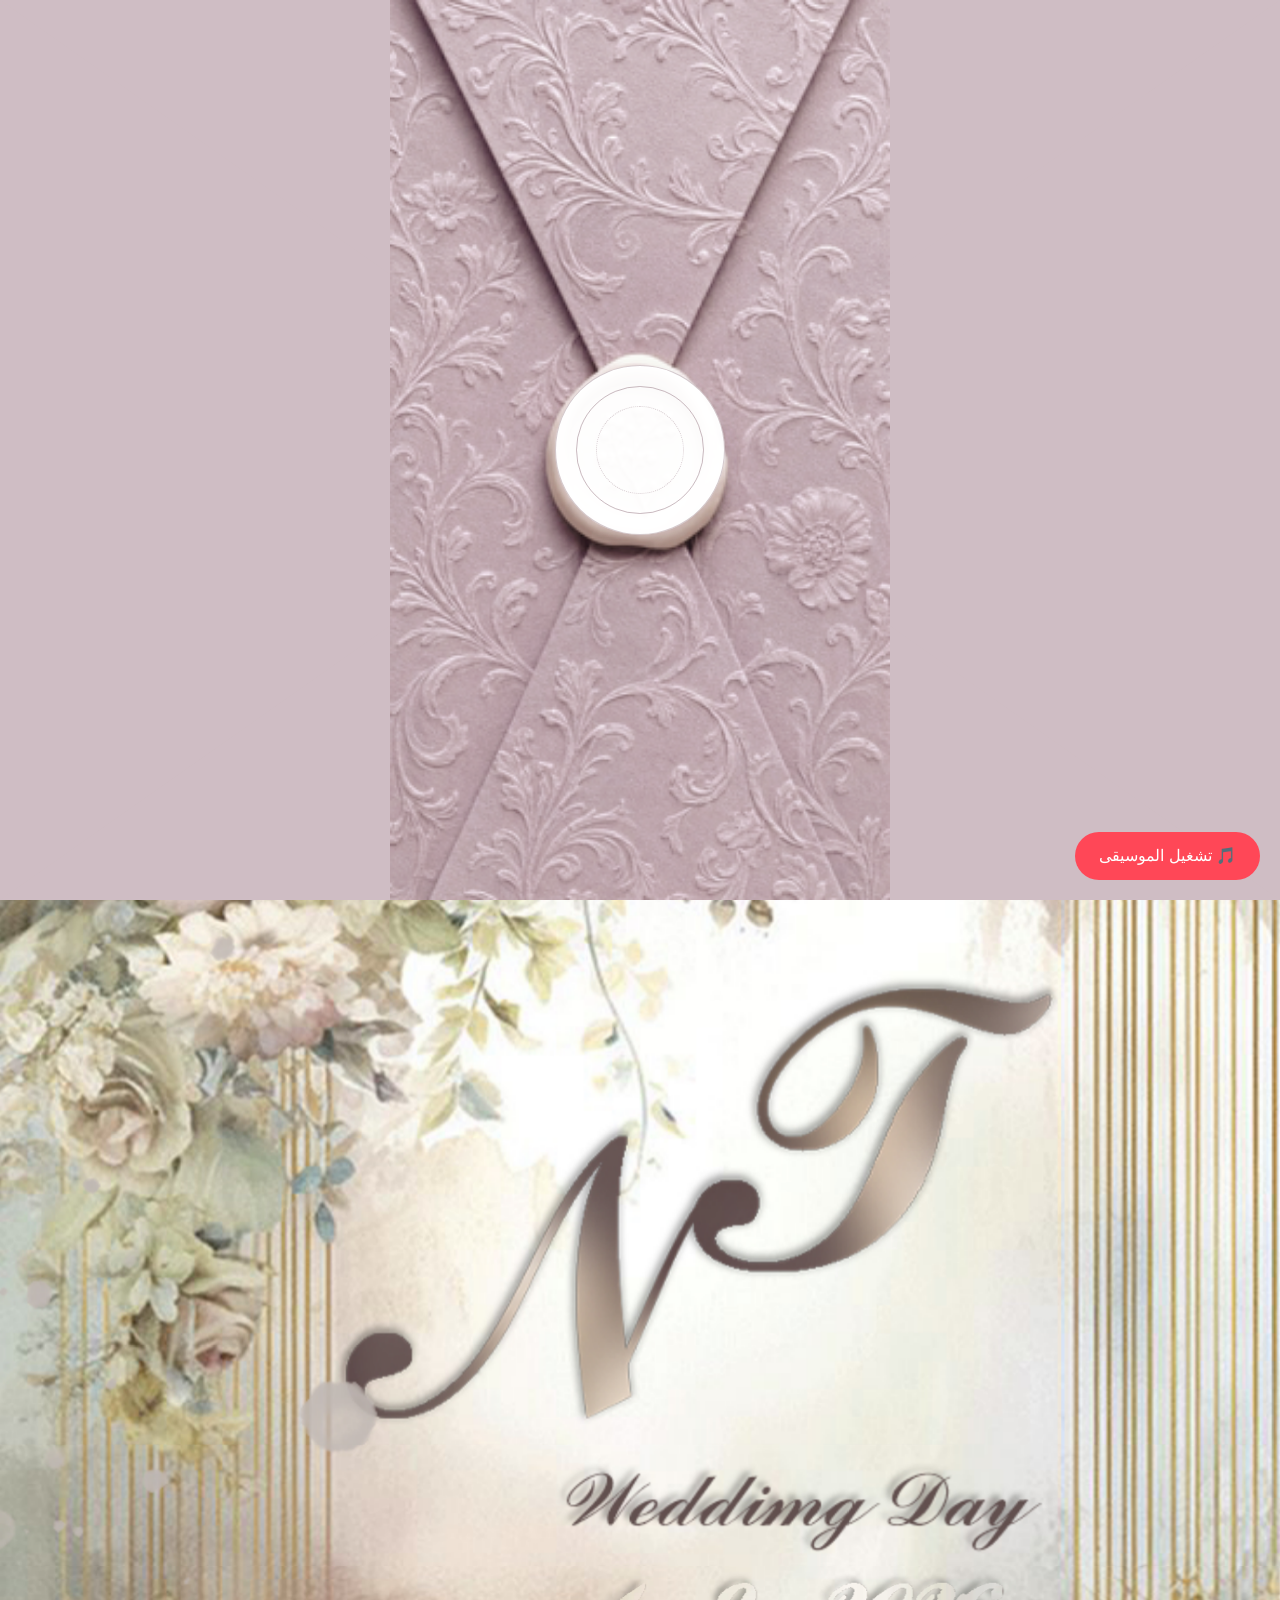
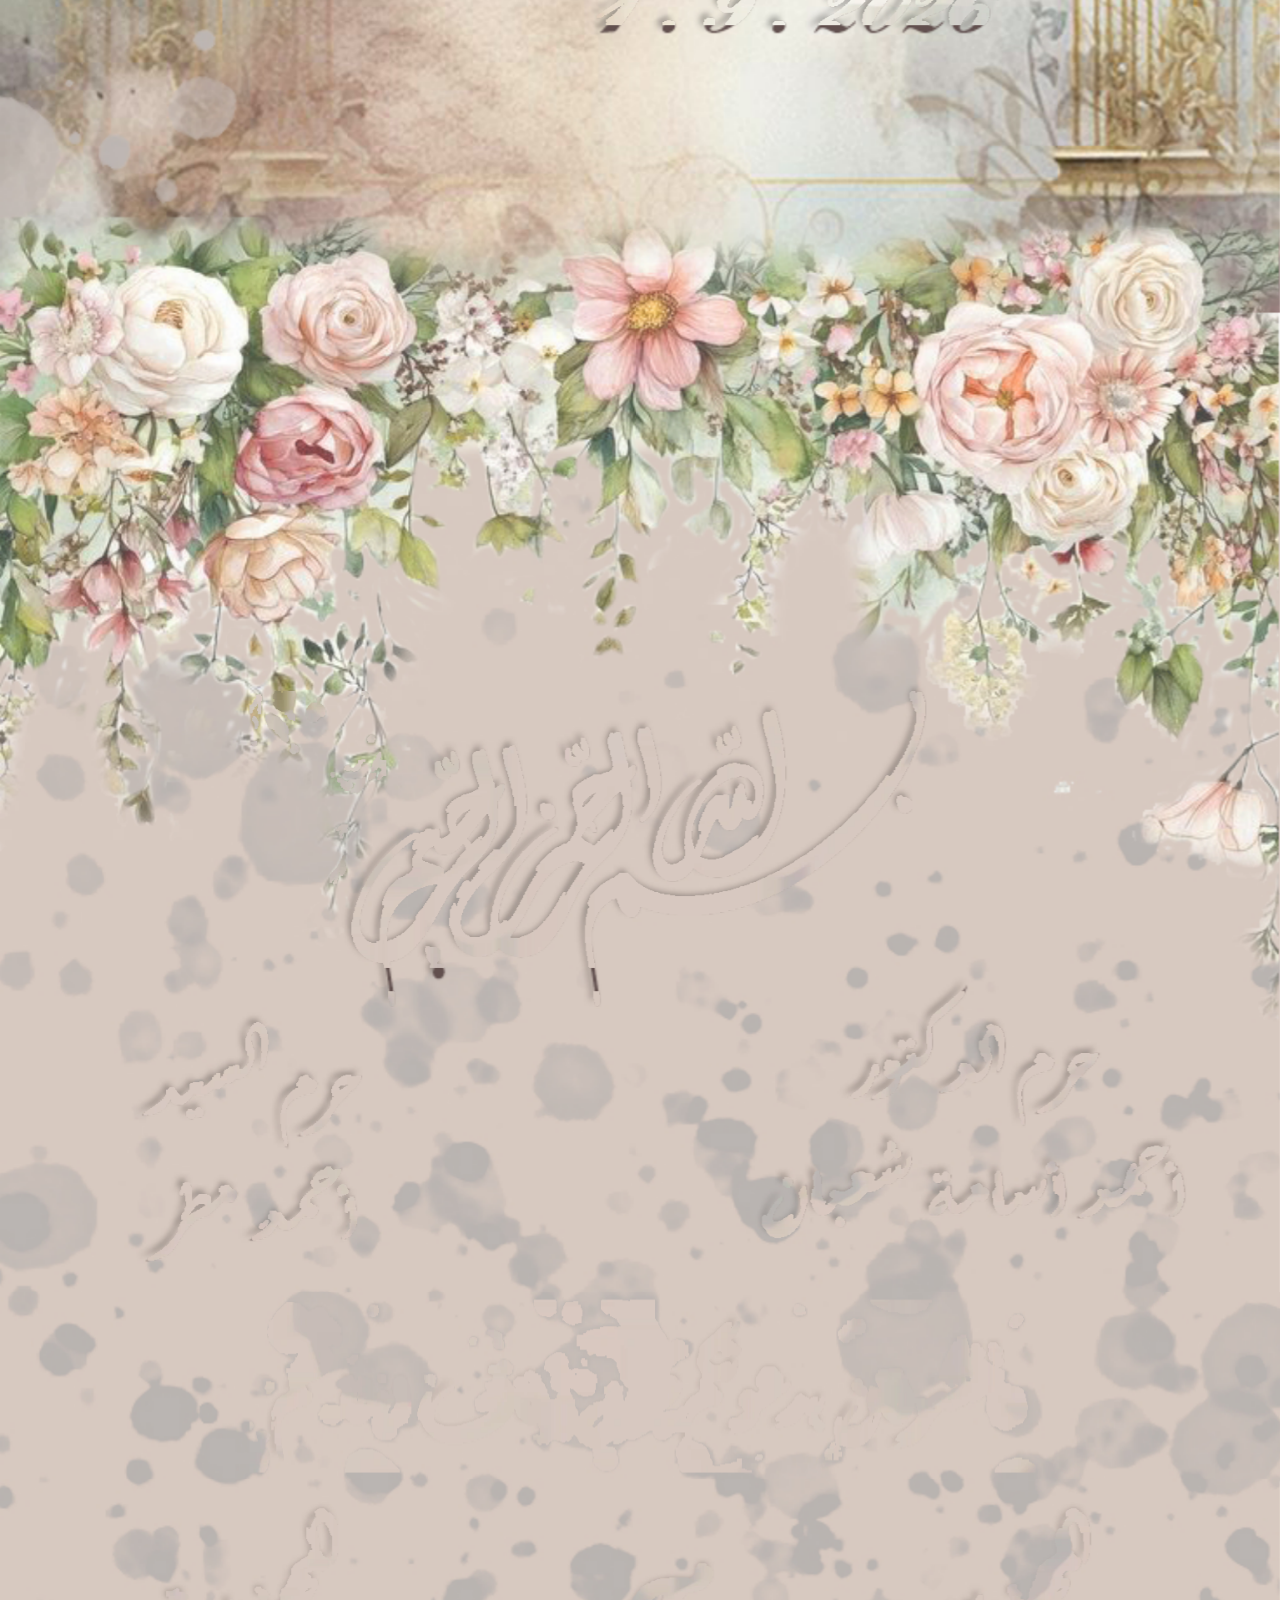
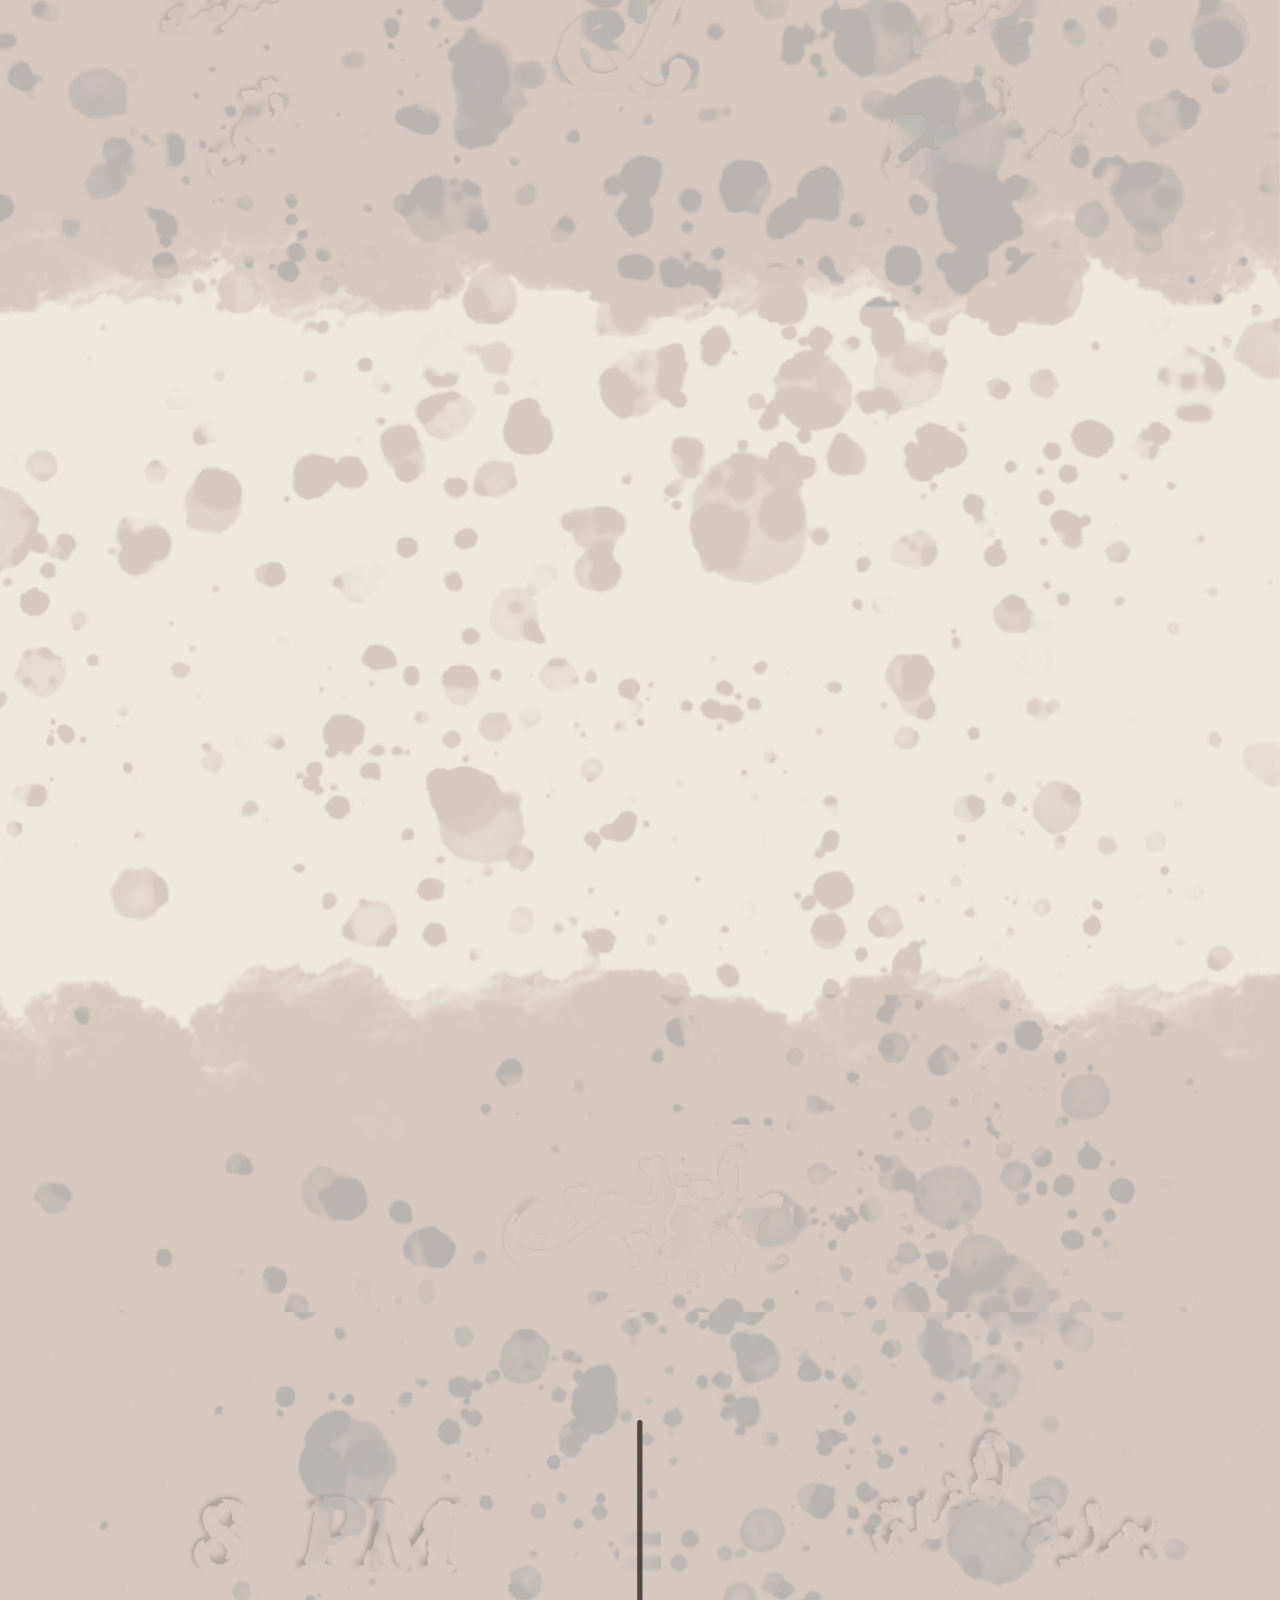
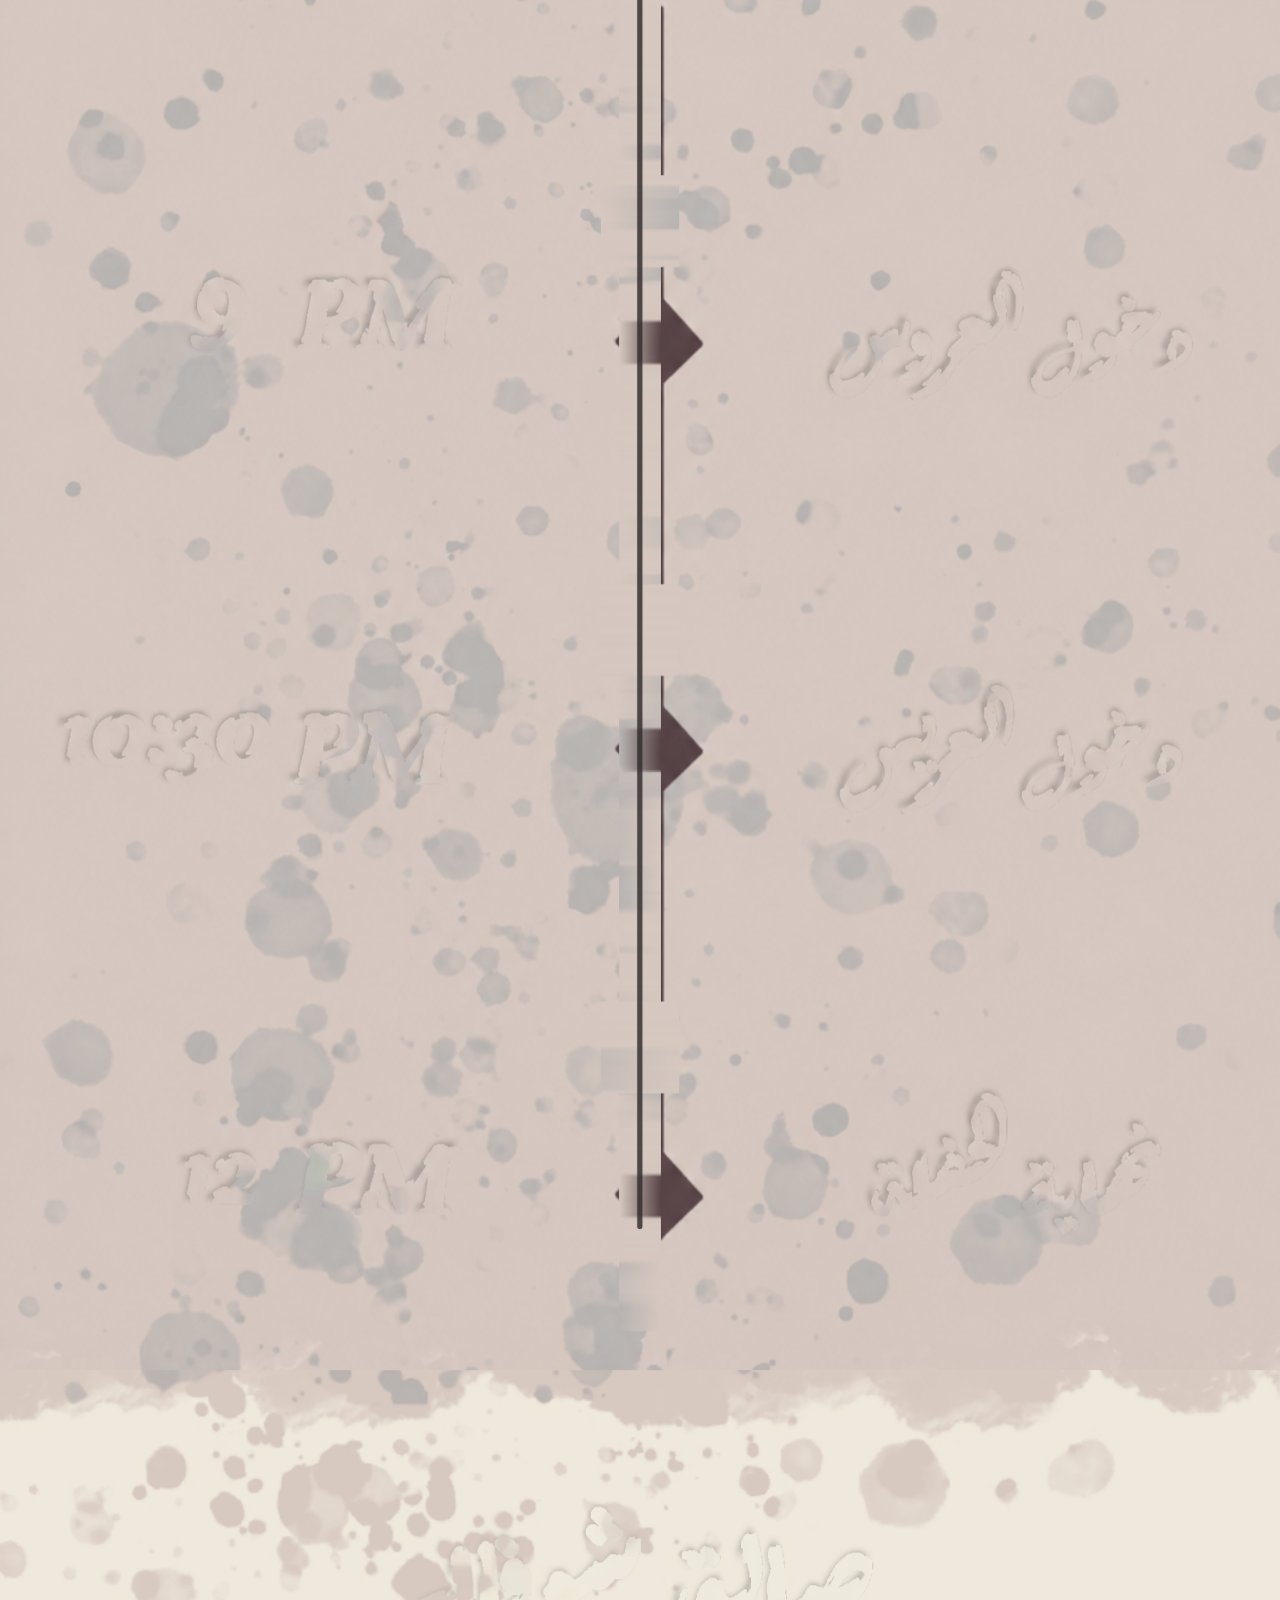
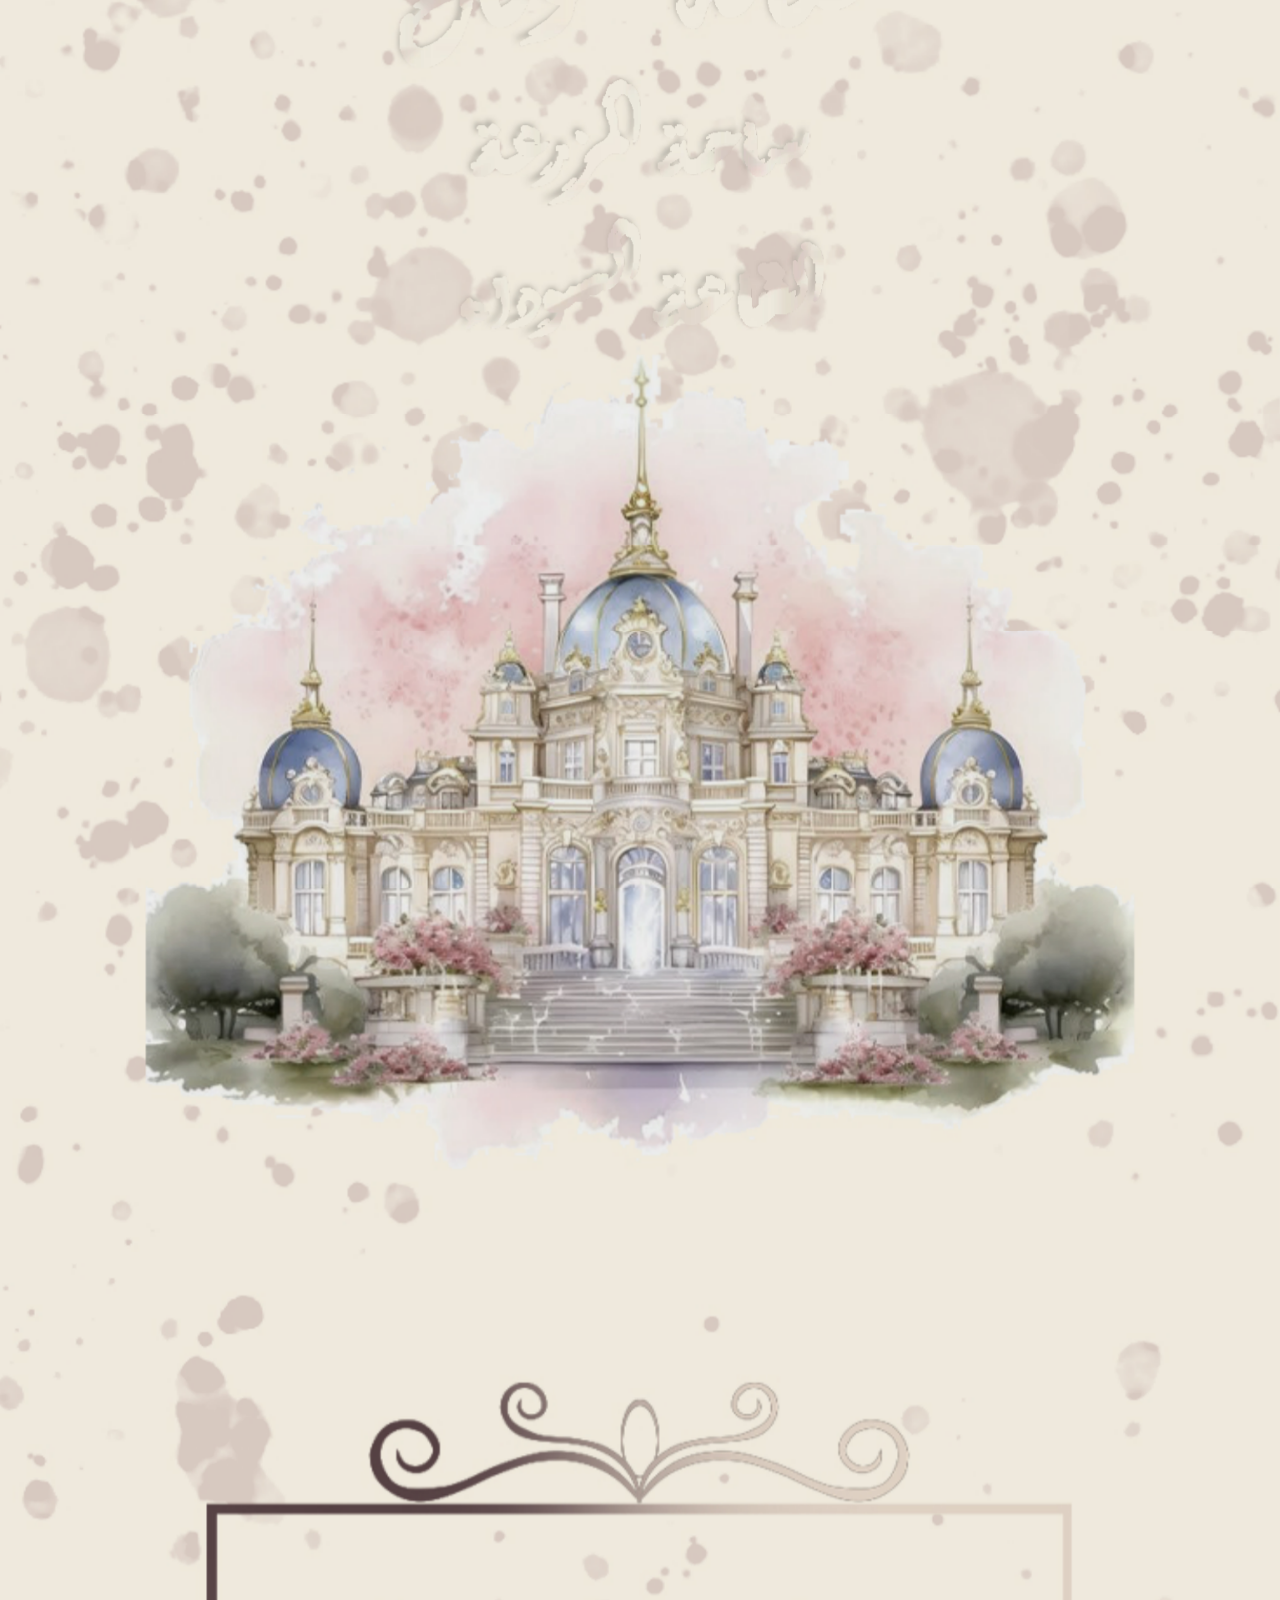
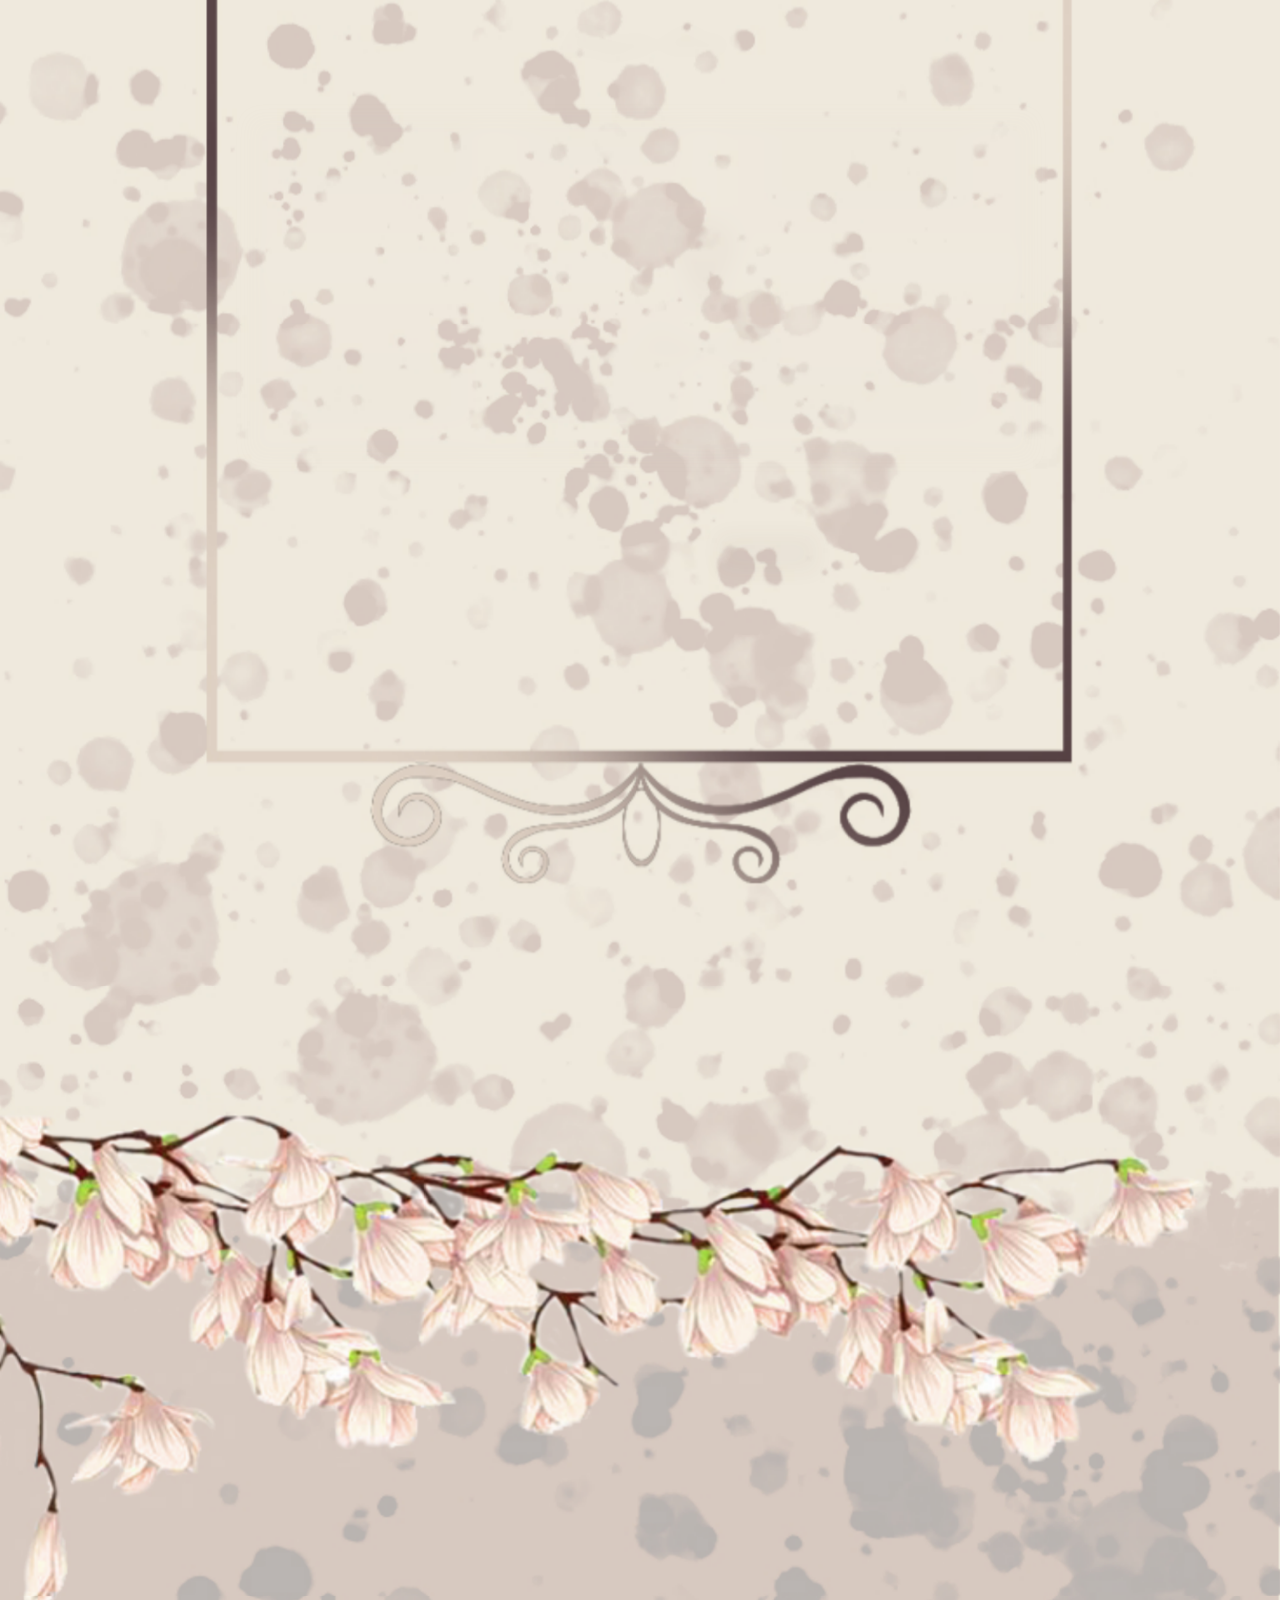
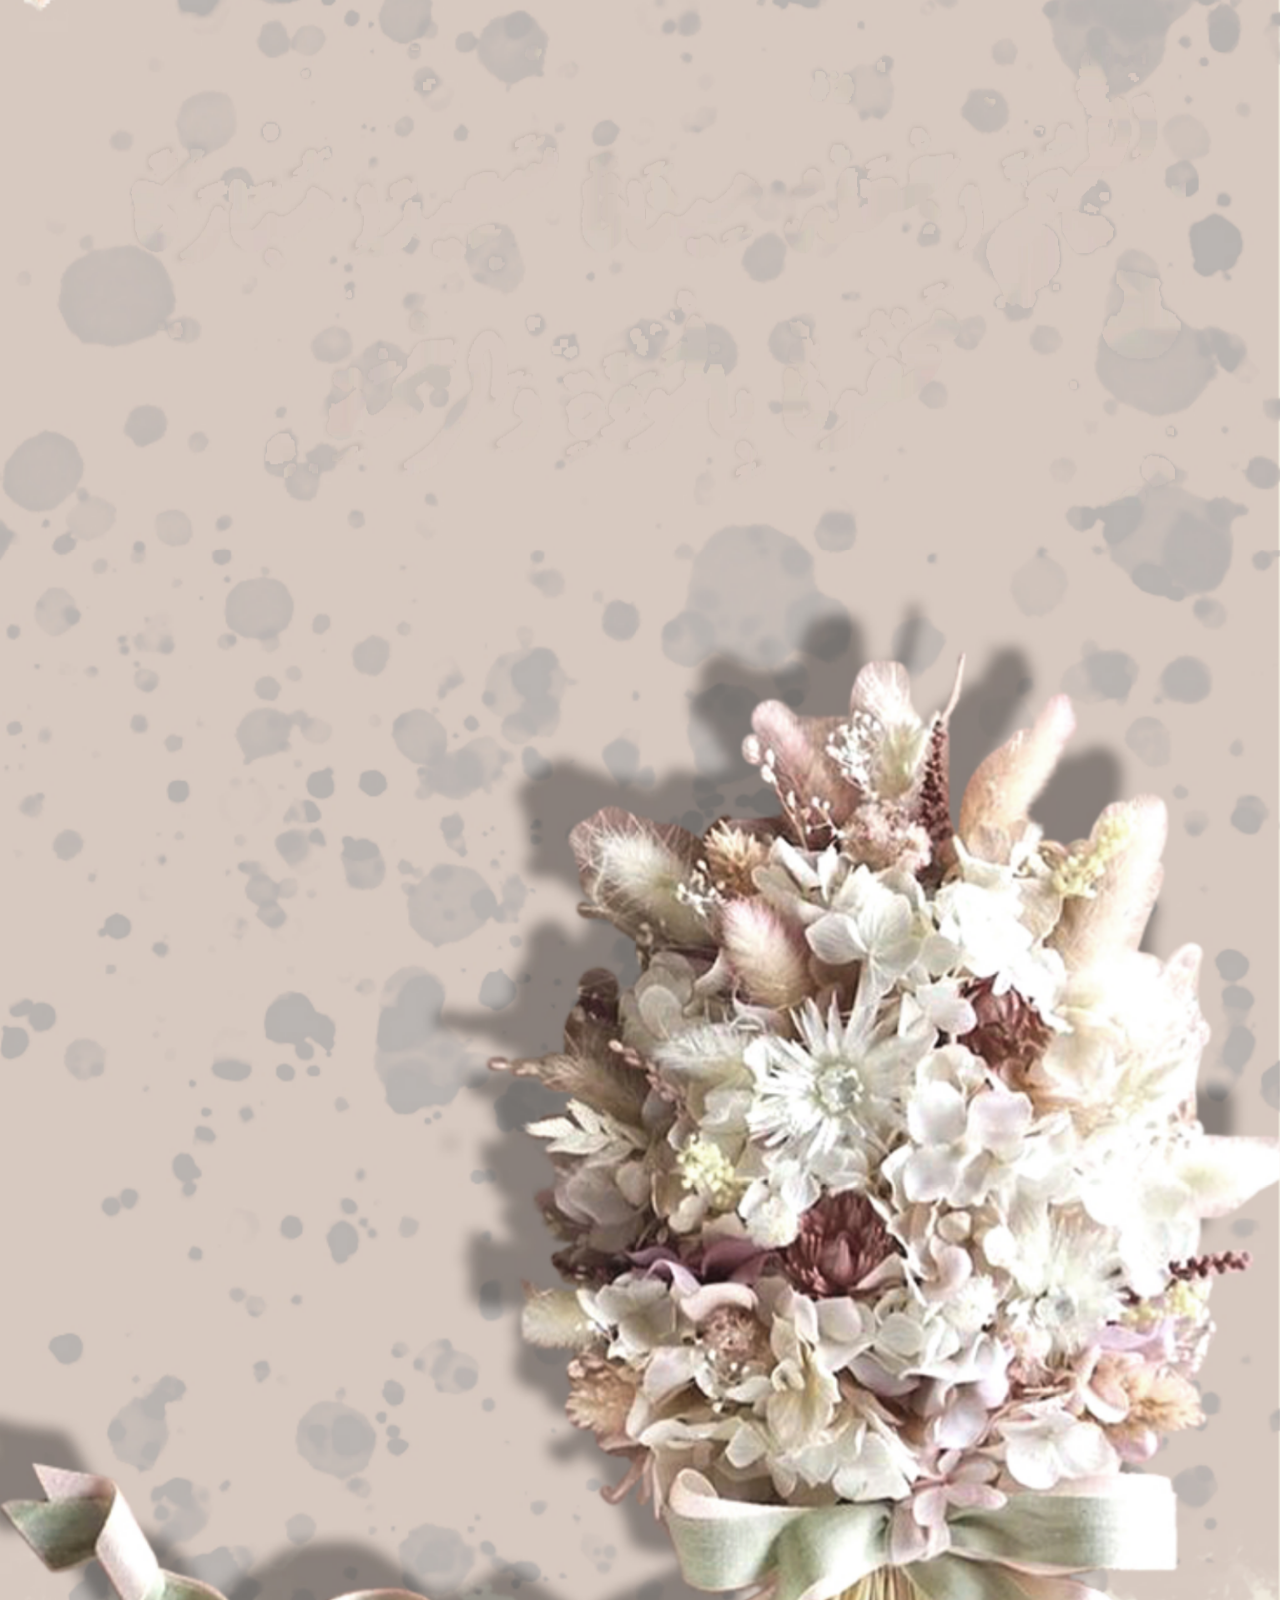
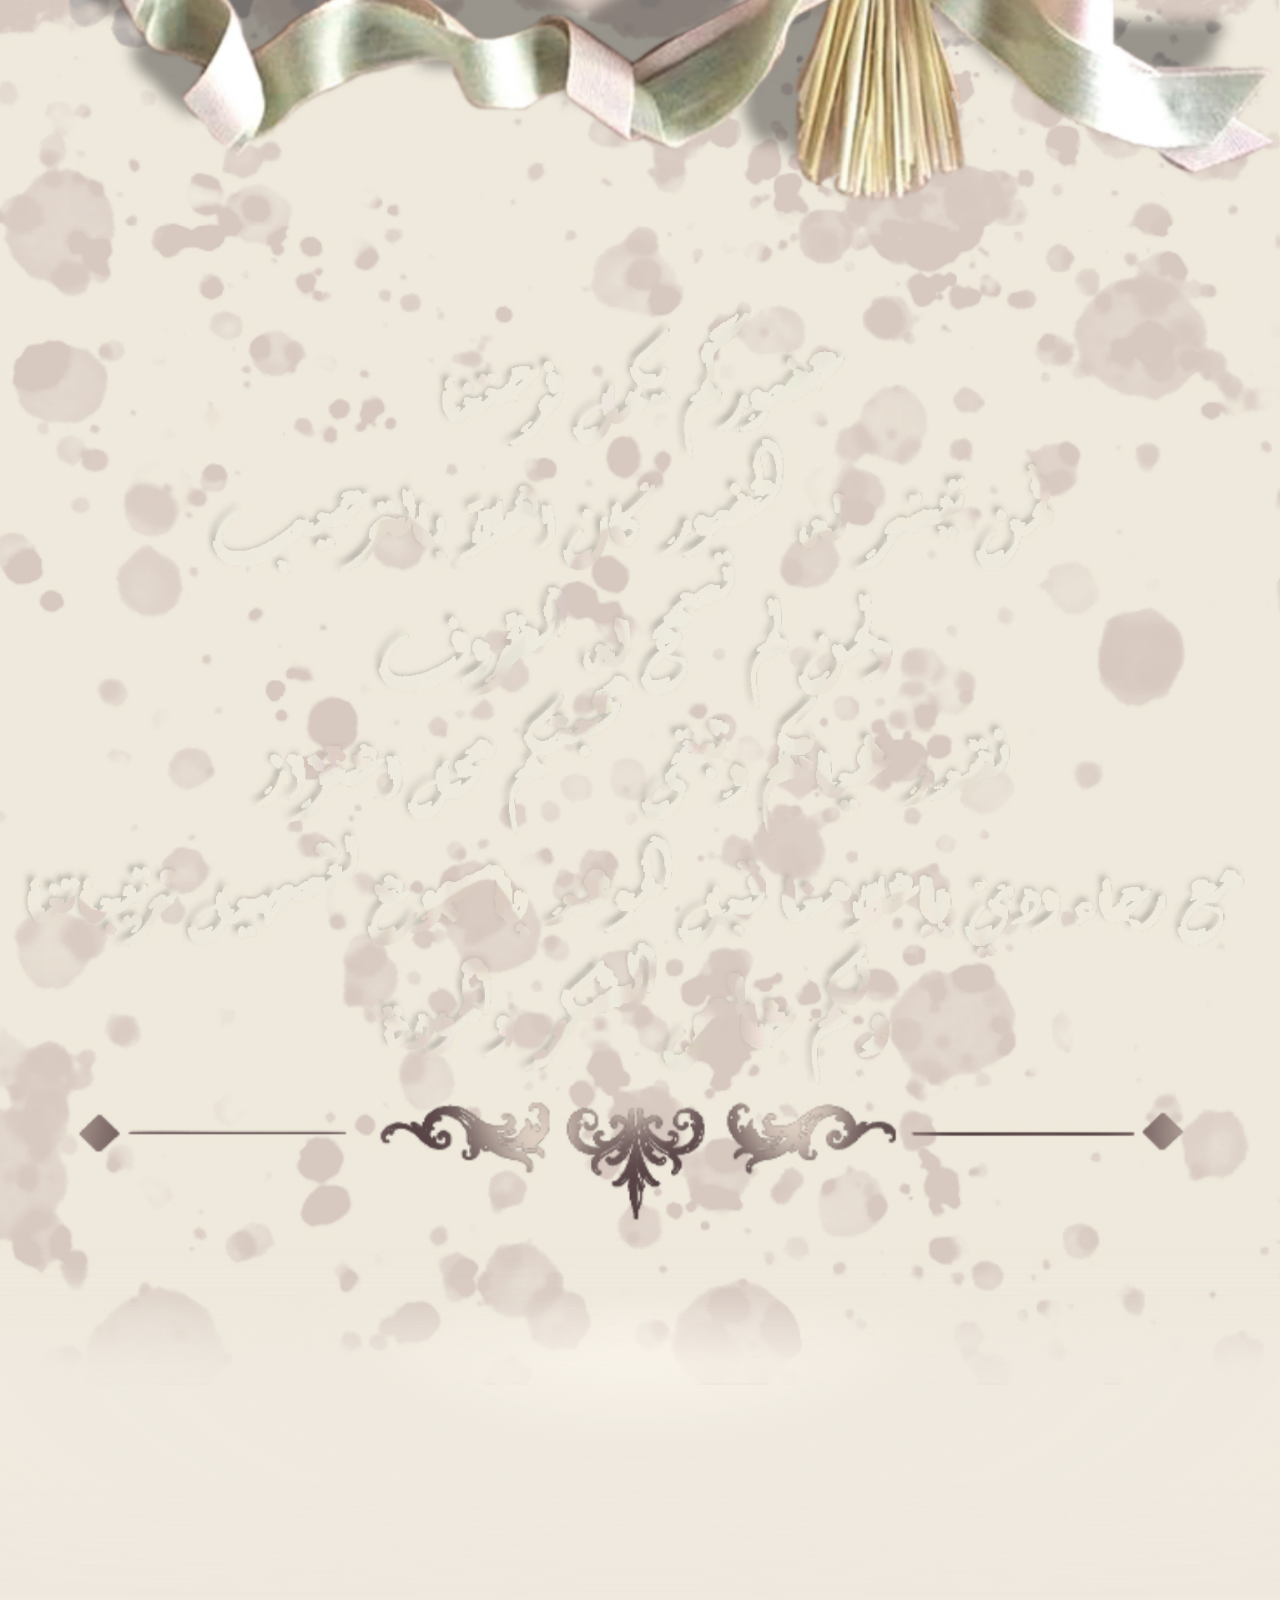
==== commit d24d5261: "Update index.html" ====
--- a/index.html
+++ b/index.html
@@ -5,15 +5,9 @@
     <meta name="viewport" content="width=device-width, initial-scale=1" />
     <meta name="theme-color" content="#b5c2bb" />
     <title>دعوة زفاف محمد نصوح وتقى</title>
-    <meta
-      name="description"
-      content="دعوة زفاف محمد نصوح وتقى — 1.9.2026 في صالة شوفال، ساحة المزرعة."
-    />
+    <meta name="description" content="دعوة زفاف محمد نصوح وتقى — 1.9.2026 في صالة شوفال، ساحة المزرعة." />
     <meta property="og:title" content="دعوة زفاف محمد نصوح وتقى" />
-    <meta
-      property="og:description"
-      content="يسعدنا حضوركم يوم 1.9.2026 الساعة 8 مساءً في صالة شوفال."
-    />
+    <meta property="og:description" content="يسعدنا حضوركم يوم 1.9.2026 الساعة 8 مساءً في صالة شوفال." />
     <meta property="og:type" content="website" />
     <meta name="twitter:card" content="summary_large_image" />
     <link rel="preload" as="image" href="./assets/img/b0.webp" />
@@ -24,48 +18,60 @@
     <link rel="stylesheet" crossorigin href="./assets/index-mOQ4XaZe.css">
   </head>
   <body>
-<audio id="music" src="music.mp3" loop> </audio>
 
-<button onclick="startMusic()" id="btn" 
-  style="position:fixed; bottom:20px; right:20px; 
-         background:#ff4757; color:white; border:none; 
-         border-radius:50px; padding:12px 24px; cursor:pointer;">
-  🎵 تشغيل الموسيقى
-</button>
+    <!-- 🎵 الموسيقى: preload + autoplay + loop -->
+    <audio id="music" src="music.mp3" preload="auto" autoplay loop></audio>
 
-<script>
-  const music = document.getElementById('music');
+    <!-- زر التشغيل (يختفي بعد الضغط) -->
+    <button onclick="startMusic()" id="btn" 
+      style="position:fixed; bottom:20px; right:20px; z-index:9999;
+             background:#ff4757; color:white; border:none; 
+             border-radius:50px; padding:12px 24px; cursor:pointer; font-size:16px;">
+      🎵 تشغيل الموسيقى
+    </button>
 
-  function startMusic() {
-    music.play();
-    document.getElementById('btn').style.display = 'none';
-  }
+    <script>
+      const music = document.getElementById('music');
 
-  // إذا توقفت لأي سبب — شغلها فوراً
-  music.addEventListener('pause', function() {
-    music.play();
-  });
+      function startMusic() {
+        music.play();
+        document.getElementById('btn').style.display = 'none';
+      }
 
-  // إذا علقت بسبب النت — انتظر ثانية وشغلها
-  music.addEventListener('waiting', function() {
-    setTimeout(() => {
-      music.play();
-    }, 1000);
-  });
+      // 🔄 إذا توقفت لأي سبب — شغلها فوراً
+      music.addEventListener('pause', function() {
+        if (music.readyState >= 2) music.play();
+      });
 
-  // إذا انتهت — ارجع للبداية وشغلها
-  music.addEventListener('ended', function() {
-    music.currentTime = 0;
-    music.play();
-  });
+      // ⏳ إذا علقت بسبب النت — انتظر وشغلها
+      music.addEventListener('waiting', function() {
+        setTimeout(() => {
+          if (music.paused) music.play();
+        }, 500);
+      });
 
-  // فحص كل ثانية: متوقفة؟ شغلها!
-  setInterval(() => {
-    if (music.paused) {
-      music.play();
-    }
-  }, 1000);
-</script>
+      // 🔁 إذا انتهت — ارجع للبداية وشغلها
+      music.addEventListener('ended', function() {
+        music.currentTime = 0;
+        music.play();
+      });
+
+      // 🛡️ فحص كل نصف ثانية: متوقفة؟ شغلها!
+      setInterval(() => {
+        if (music.paused && music.readyState >= 2) {
+          music.play().catch(() => {});
+        }
+      }, 500);
+
+      // 🚀 محاولة تشغيل تلقائي عند تحميل الصفحة
+      window.addEventListener('load', function() {
+        music.play().catch(() => {
+          // إذا المتصفح منع autoplay، يظهر الزر
+          console.log('Autoplay blocked, waiting for user interaction');
+        });
+      });
+    </script>
+
     <div id="root"></div>
   </body>
 </html>
